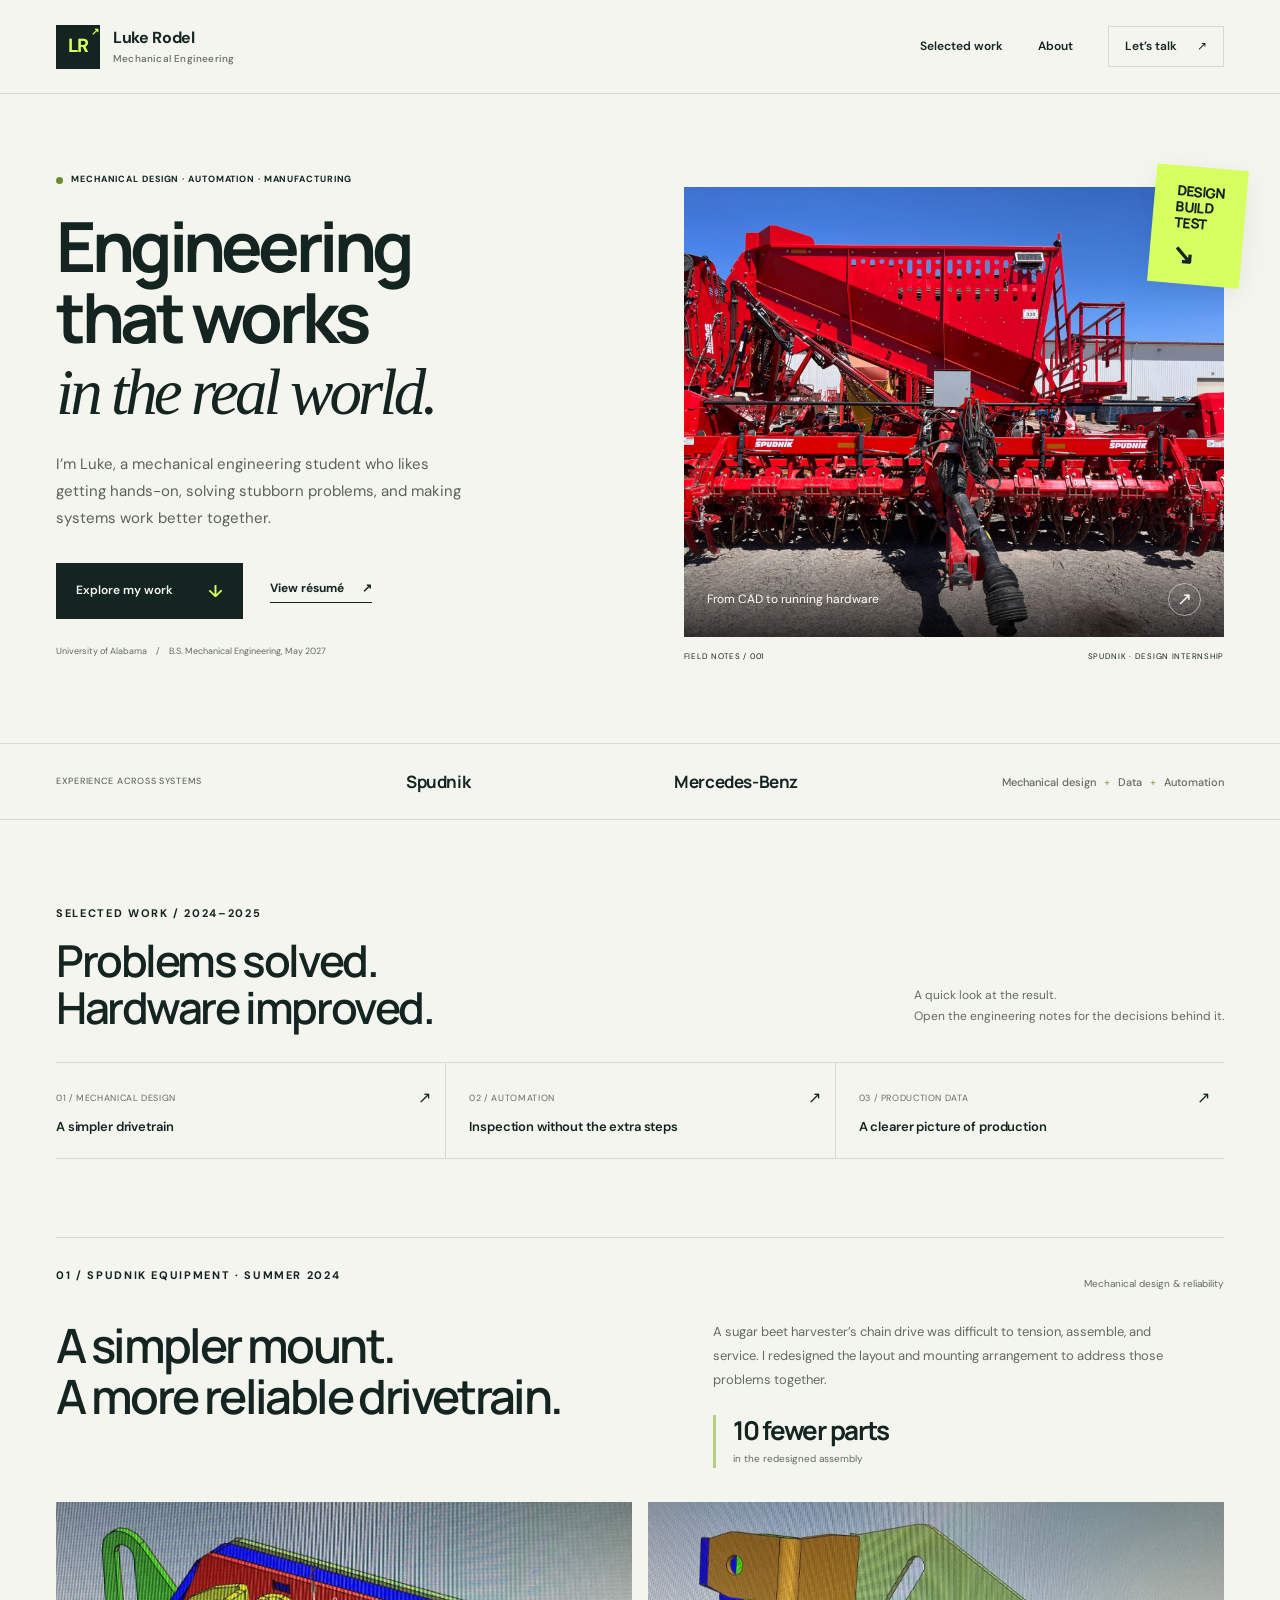
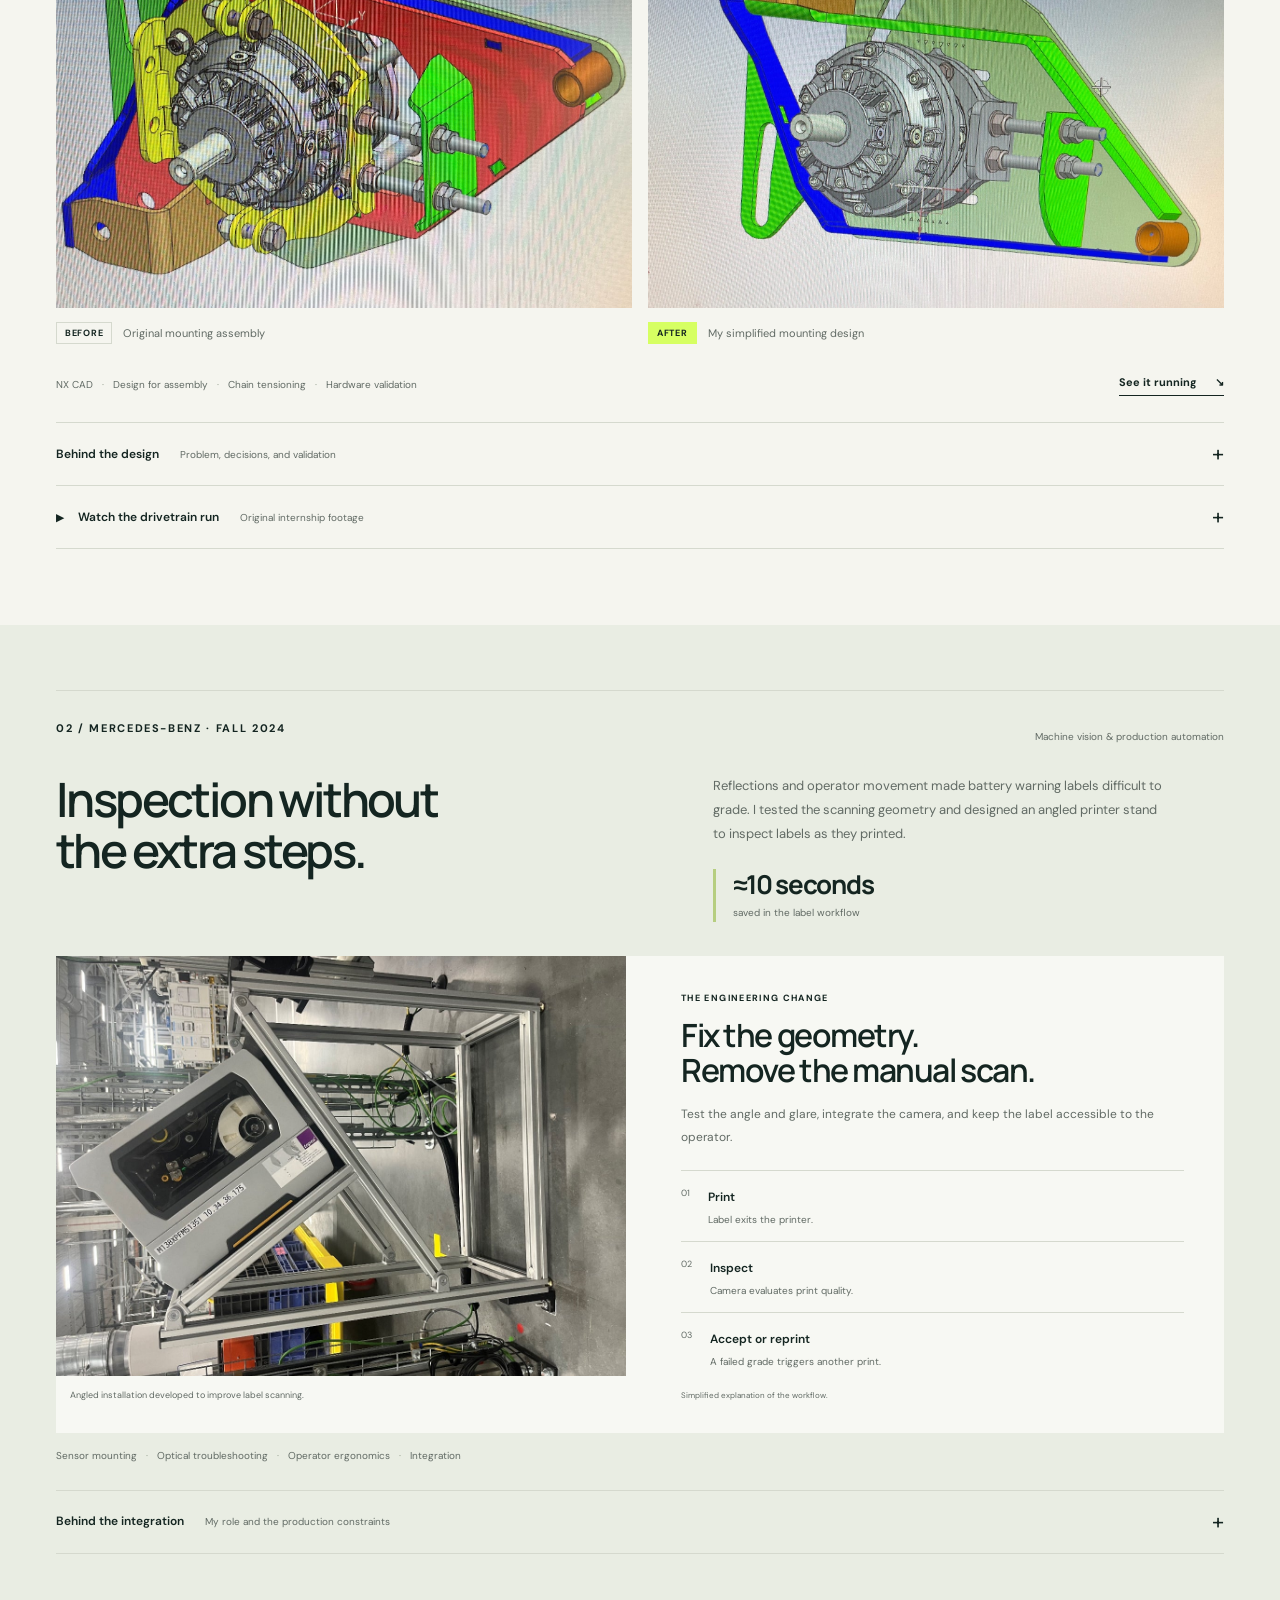
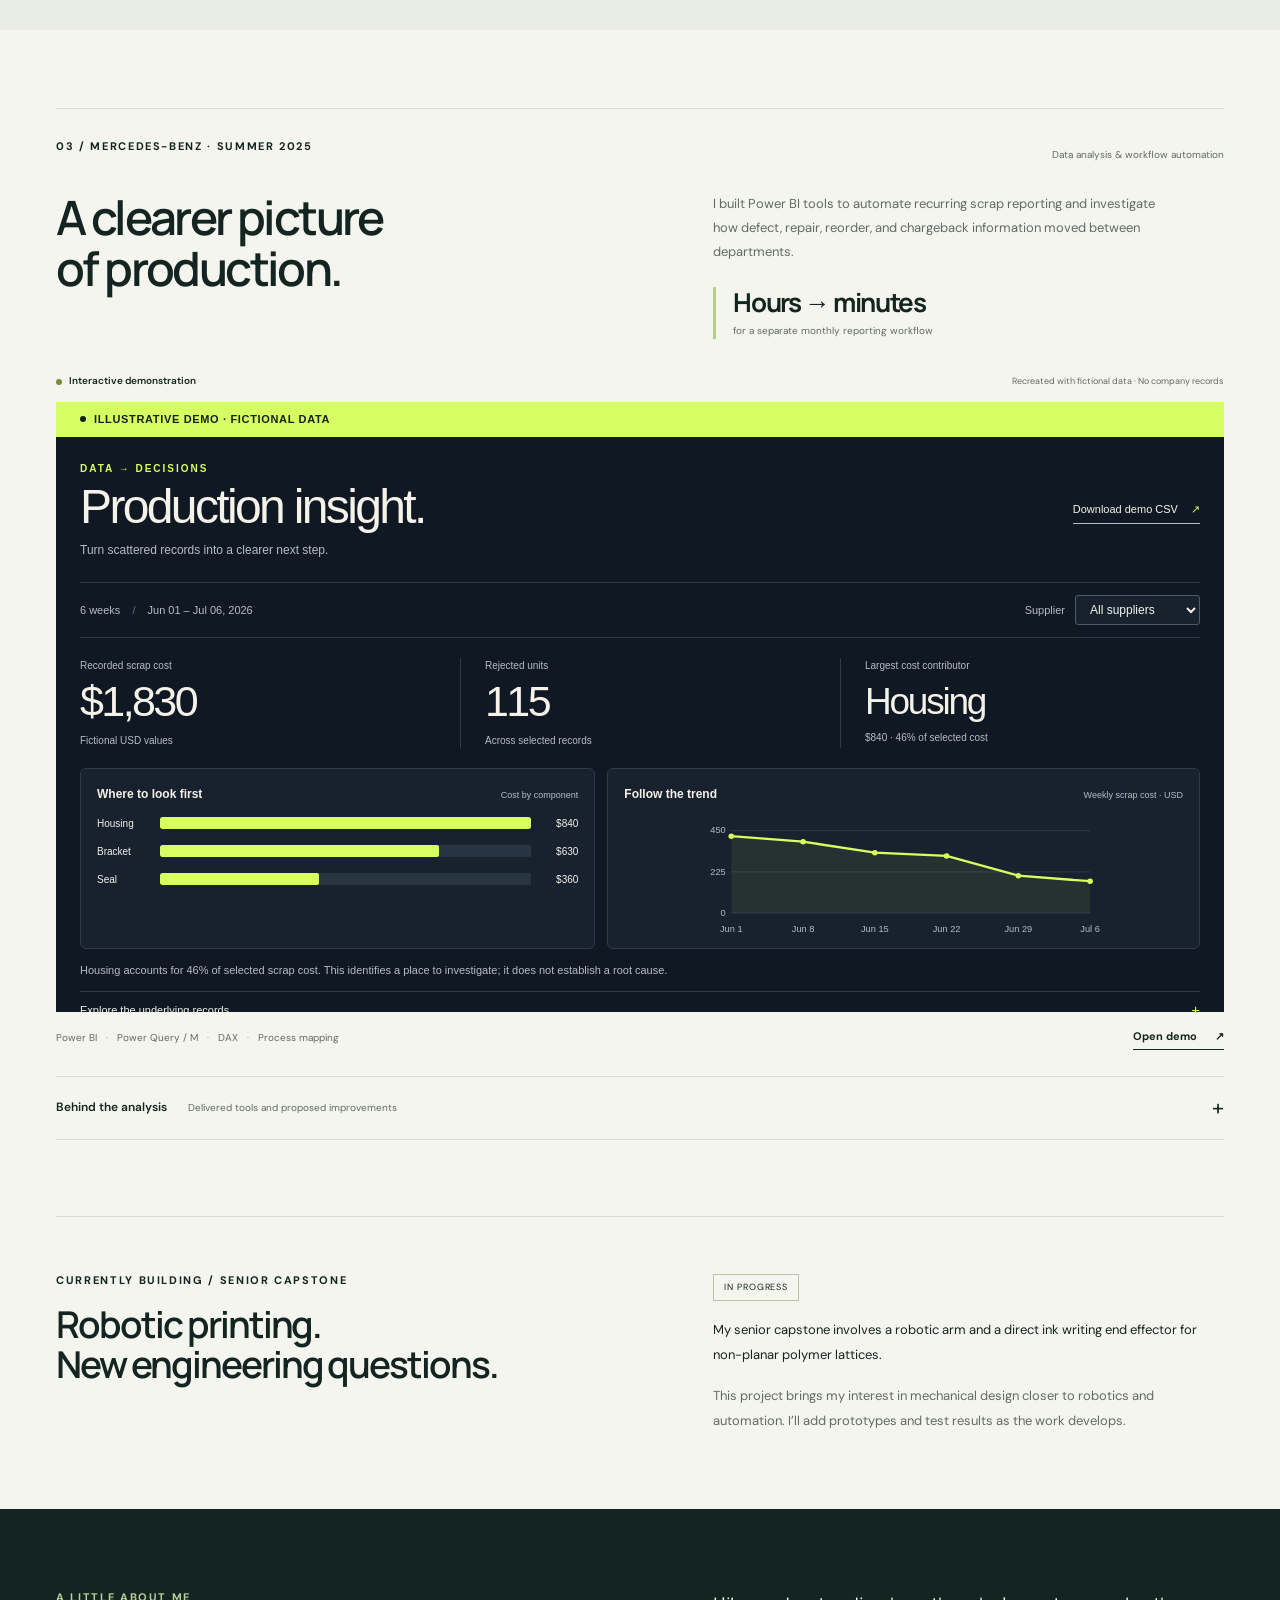
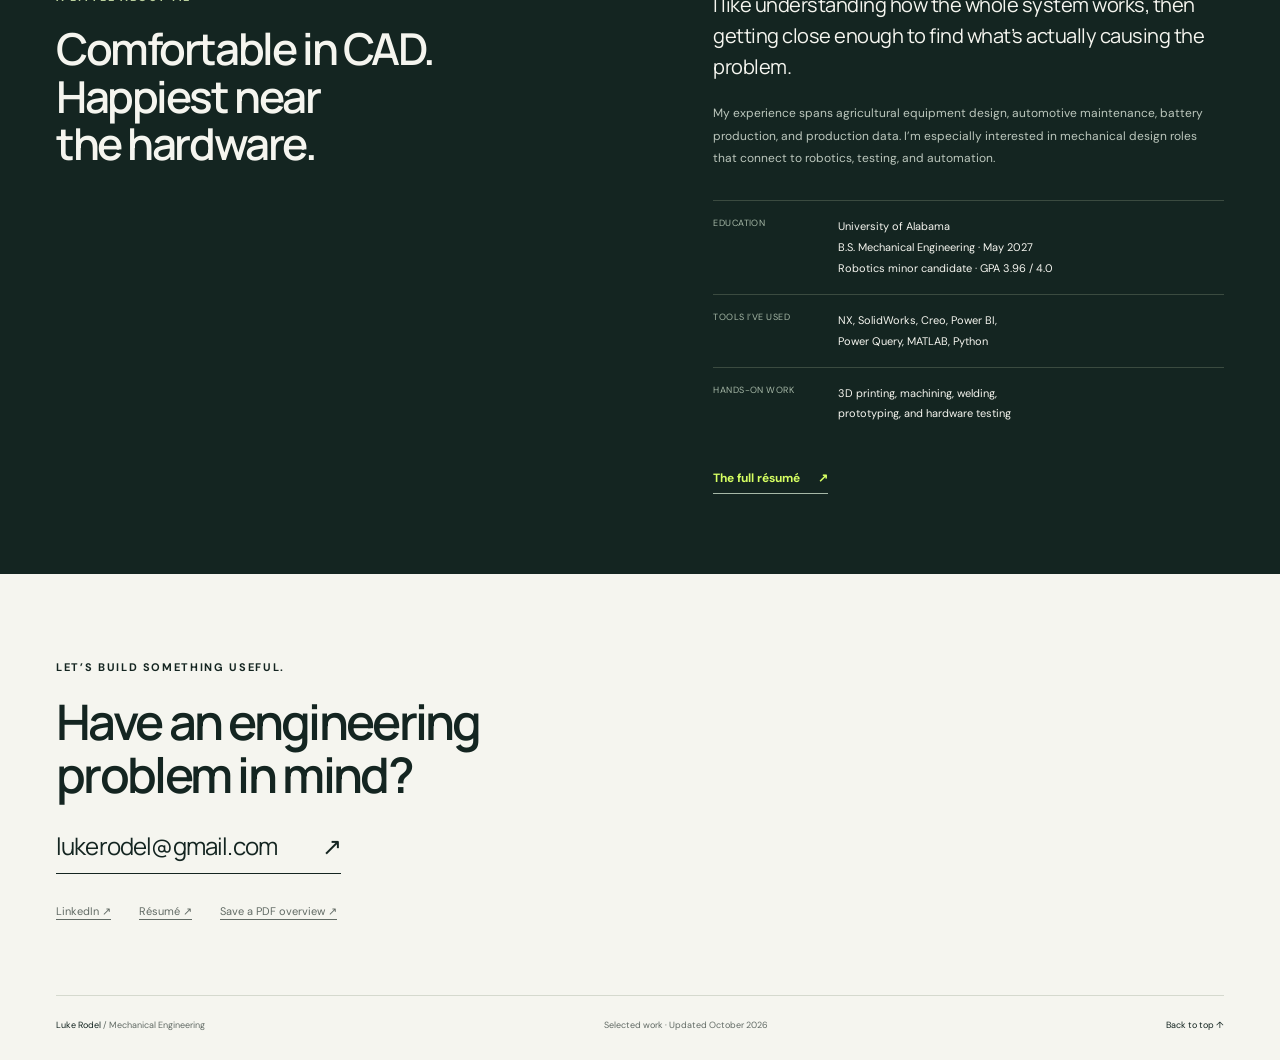
==== index.html @ dba45742 "Publish completed Luke Rodel portfolio" ====
<!doctype html>
<html lang="en">
<head>
  <meta charset="utf-8">
  <meta name="viewport" content="width=device-width, initial-scale=1">
  <meta name="description" content="Luke Rodel's engineering portfolio: mechanical design, manufacturing automation, machine vision, and production data. University of Alabama mechanical engineering, graduating May 2027.">
  <meta name="theme-color" content="#142521">
  <meta property="og:title" content="Luke Rodel — Mechanical Engineering">
  <meta property="og:description" content="Hands-on engineering across mechanisms, automation, and manufacturing systems.">
  <meta property="og:type" content="website">
  <title>Luke Rodel — Mechanical Engineering</title>
  <link rel="icon" href="assets/favicon.svg" type="image/svg+xml">
  <link rel="stylesheet" href="styles.css">
  <script defer src="script.js"></script>
</head>
<body>
  <a class="skip-link" href="#main">Skip to content</a>
  <header class="site-header"><a class="wordmark" href="#top" aria-label="Luke Rodel, home"><span class="monogram">LR<span>↗</span></span><span>Luke Rodel<small>Mechanical Engineering</small></span></a><nav aria-label="Main navigation"><a href="#work">Selected work</a><a href="#about">About</a><a class="nav-contact" href="mailto:lukerodel@gmail.com">Let’s talk <span aria-hidden="true">↗</span></a></nav></header>
  <main id="main">
    <section class="hero wrap" id="top" aria-labelledby="hero-title">
      <div class="hero-copy"><p class="eyebrow"><span class="status-dot" aria-hidden="true"></span> Mechanical design · Automation · Manufacturing</p><h1 id="hero-title">Engineering<br>that works<br><em>in the real world.</em></h1><p class="hero-intro">I’m Luke, a mechanical engineering student who likes getting hands-on, solving stubborn problems, and making systems work better together.</p><div class="hero-actions"><a class="button primary" href="#work">Explore my work <span aria-hidden="true">↓</span></a><a class="text-link" href="assets/luke-rodel-resume.pdf" target="_blank" rel="noopener">View résumé <span aria-hidden="true">↗</span><span class="sr-only"> (PDF, opens in new tab)</span></a></div><p class="hero-note">University of Alabama <span> / </span> B.S. Mechanical Engineering, May 2027</p></div>
      <div class="hero-visual"><div class="hero-image"><img src="assets/harvester.jpg" alt="The Spudnik sugar beet harvester associated with my drivetrain redesign project" width="4032" height="3024" fetchpriority="high"><a class="image-link" href="#drivetrain"><span>From CAD to running hardware</span><span class="circle-arrow" aria-hidden="true">↗</span></a></div><div class="hero-caption"><span>FIELD NOTES / 001</span><span>Spudnik · Design internship</span></div><div class="hero-stamp" aria-hidden="true">DESIGN<br>BUILD<br>TEST<span>↘</span></div></div>
    </section>
    <div class="experience-strip"><div class="wrap"><span class="strip-label">Experience across systems</span><span>Spudnik</span><span>Mercedes-Benz</span><span>Mechanical design <b>+</b> Data <b>+</b> Automation</span></div></div>
    <section class="work-intro wrap" id="work"><div><p class="eyebrow">Selected work / 2024–2025</p><h2>Problems solved.<br>Hardware improved.</h2></div><p>A quick look at the result.<br>Open the engineering notes for the decisions behind it.</p></section>
    <nav class="project-index wrap" aria-label="Project shortcuts"><a href="#drivetrain"><span>01 / Mechanical design</span><strong>A simpler drivetrain</strong><span aria-hidden="true">↗</span></a><a href="#vision"><span>02 / Automation</span><strong>Inspection without the extra steps</strong><span aria-hidden="true">↗</span></a><a href="#data"><span>03 / Production data</span><strong>A clearer picture of production</strong><span aria-hidden="true">↗</span></a></nav>

    <article class="project wrap" id="drivetrain" aria-labelledby="drivetrain-title">
      <div class="project-heading"><p class="eyebrow">01 / Spudnik Equipment · Summer 2024</p><p class="project-discipline">Mechanical design & reliability</p></div>
      <div class="project-overview"><h2 id="drivetrain-title">A simpler mount.<br>A more reliable drivetrain.</h2><div><p>A sugar beet harvester’s chain drive was difficult to tension, assemble, and service. I redesigned the layout and mounting arrangement to address those problems together.</p><div class="result"><strong>10 fewer parts</strong><span>in the redesigned assembly</span></div></div></div>
      <div class="comparison"><figure><div class="cad-frame original"><img src="assets/mount-original.jpg" alt="Original gear mounting assembly with stacked plates and surrounding mounting hardware" width="3024" height="4032" loading="lazy"></div><figcaption><span class="figure-label">Before</span><span>Original mounting assembly</span></figcaption></figure><figure><div class="cad-frame redesign"><img src="assets/mount-redesign.jpg" alt="Simplified gear mounting design with a more open arrangement around the gearbox" width="3024" height="4032" loading="lazy"></div><figcaption><span class="figure-label after">After</span><span>My simplified mounting design</span></figcaption></figure></div>
      <div class="project-footer"><p>NX CAD <span>·</span> Design for assembly <span>·</span> Chain tensioning <span>·</span> Hardware validation</p><a href="#drivetrain-video" class="text-link">See it running <span aria-hidden="true">↘</span></a></div>
      <details class="engineering-notes"><summary><span>Behind the design <small>Problem, decisions, and validation</small></span><span class="toggle" aria-hidden="true">+</span></summary><div class="notes-grid"><section><h3>The problem</h3><p>The drive suffered from chain skipping and whip. A low point in the chain path also created guard and mud interference. Stacked steel plates and through-bolts made assembly awkward in a confined space.</p></section><section><h3>My contribution</h3><p>I investigated the failure modes and iterated layouts in NX. I raised the chain’s low point, incorporated tensioning arms, and simplified the mounting arrangement to improve assembly access.</p></section><section><h3>Validation & result</h3><p>After implementation, the system ran at speed without the chain skipping observed previously. The assembly used ten fewer parts. This result describes the design from my internship, rather than the machine’s current production configuration.</p></section><section><h3>What I took forward</h3><p>Reliability and service access belong in the same design discussion. Working with the hardware helped me see constraints that were less obvious on a CAD screen.</p></section></div></details>
      <details class="video-notes" id="drivetrain-video"><summary><span><span class="play-icon" aria-hidden="true">▶</span> Watch the drivetrain run <small>Original internship footage</small></span><span class="toggle" aria-hidden="true">+</span></summary><div class="video-container"><video controls playsinline preload="none" poster="assets/drivetrain-poster.jpg" aria-label="Spudnik drivetrain running during internship testing"><source src="assets/drivetrain.mp4" type="video/mp4">Your browser cannot play this video. <a href="assets/drivetrain.mp4">Download the clip</a>.</video><p>The clip shows the mechanism running. The testing context and my observations are described in the engineering notes. <a href="assets/drivetrain.mp4" download>Download video</a></p></div></details>
    </article>

    <section class="vision-band"><article class="project wrap" id="vision" aria-labelledby="vision-title"><div class="project-heading"><p class="eyebrow">02 / Mercedes-Benz · Fall 2024</p><p class="project-discipline">Machine vision & production automation</p></div><div class="project-overview"><h2 id="vision-title">Inspection without<br>the extra steps.</h2><div><p>Reflections and operator movement made battery warning labels difficult to grade. I tested the scanning geometry and designed an angled printer stand to inspect labels as they printed.</p><div class="result"><strong>≈10 seconds</strong><span>saved in the label workflow</span></div></div></div><div class="vision-visual"><figure class="cell-photo"><div class="cell-crop"><img src="assets/label-cell.jpg" alt="Angled label printer installation and mounting frame on the battery production line" width="1536" height="2048" loading="lazy"></div><figcaption>Angled installation developed to improve label scanning.</figcaption></figure><div class="vision-explainer"><p class="eyebrow">The engineering change</p><h3>Fix the geometry.<br>Remove the manual scan.</h3><p>Test the angle and glare, integrate the camera, and keep the label accessible to the operator.</p><ol class="process"><li><span>01</span><div><strong>Print</strong><p>Label exits the printer.</p></div></li><li><span>02</span><div><strong>Inspect</strong><p>Camera evaluates print quality.</p></div></li><li><span>03</span><div><strong>Accept or reprint</strong><p>A failed grade triggers another print.</p></div></li></ol><p class="diagram-note">Simplified explanation of the workflow.</p></div></div><div class="project-footer"><p>Sensor mounting <span>·</span> Optical troubleshooting <span>·</span> Operator ergonomics <span>·</span> Integration</p></div><details class="engineering-notes"><summary><span>Behind the integration <small>My role and the production constraints</small></span><span class="toggle" aria-hidden="true">+</span></summary><div class="notes-grid"><section><h3>The constraint</h3><p>The station needed automatic grading without adding an awkward manual step. Glare, reflective surfaces, and movement in front of the label affected the initial setup.</p></section><section><h3>My contribution</h3><p>I tested printing and scanning at an angle, designed the angled printer stand, and helped install the updated hardware. I worked alongside the robotics lead on vision setup and the automatic grading sequence.</p></section><section><h3>The outcome</h3><p>Labels could be scanned automatically as they printed, removing the separate handheld scan and reducing the workflow by approximately ten seconds. The installation supported the required grading process.</p></section><section><h3>Why it matters to me</h3><p>This is the kind of engineering I enjoy: a mechanical change that makes a sensor and a production process work better together.</p></section></div></details></article></section>

    <article class="project wrap" id="data" aria-labelledby="data-title"><div class="project-heading"><p class="eyebrow">03 / Mercedes-Benz · Summer 2025</p><p class="project-discipline">Data analysis & workflow automation</p></div><div class="project-overview"><h2 id="data-title">A clearer picture<br>of production.</h2><div><p>I built Power BI tools to automate recurring scrap reporting and investigate how defect, repair, reorder, and chargeback information moved between departments.</p><div class="result"><strong>Hours → minutes</strong><span>for a separate monthly reporting workflow</span></div></div></div><div class="dashboard-intro"><p><span class="demo-dot" aria-hidden="true"></span> Interactive demonstration</p><span>Recreated with fictional data · No company records</span></div><iframe class="dashboard-embed" src="dashboard.html" title="Interactive production dashboard demonstration using fictional data" loading="lazy"></iframe><div class="project-footer"><p>Power BI <span>·</span> Power Query / M <span>·</span> DAX <span>·</span> Process mapping</p><a class="text-link" href="dashboard.html" target="_blank" rel="noopener">Open demo <span aria-hidden="true">↗</span><span class="sr-only"> in new tab</span></a></div><details class="engineering-notes"><summary><span>Behind the analysis <small>Delivered tools and proposed improvements</small></span><span class="toggle" aria-hidden="true">+</span></summary><div class="notes-grid"><section><h3>Reporting automation</h3><p>A recurring monthly report depended on manual spreadsheet preparation. I built a Power BI reporting model to clean the inputs and generate charts, reducing preparation from roughly six hours to minutes.</p></section><section><h3>Traceability investigation</h3><p>In a related project, I combined scrap and supplier-defect information and investigated inconsistencies. I mapped how records moved between five systems and their owning departments, identifying where information could be lost or duplicated.</p></section><section><h3>What I delivered</h3><p>Reporting tools and a documented process map supported a proposal for a more connected scrap and reclaim workflow. The proposal is distinct from an implemented plant-wide system or a verified financial saving.</p></section><section><h3>About this demo</h3><p>This independent web demonstration illustrates the type of filtering and prioritization involved. Its records, suppliers, quantities, and costs are fictional. It is not the original Power BI report.</p></section></div></details></article>

    <section class="next-section wrap" aria-labelledby="next-title"><div><p class="eyebrow">Currently building / Senior capstone</p><h2 id="next-title">Robotic printing.<br>New engineering questions.</h2></div><div><span class="in-progress">In progress</span><p>My senior capstone involves a robotic arm and a direct ink writing end effector for non-planar polymer lattices.</p><p class="muted">This project brings my interest in mechanical design closer to robotics and automation. I’ll add prototypes and test results as the work develops.</p></div></section>

    <section class="about-section" id="about"><div class="wrap about-layout"><div><p class="eyebrow">A little about me</p><h2>Comfortable in CAD.<br>Happiest near<br>the hardware.</h2></div><div><p class="about-lead">I like understanding how the whole system works, then getting close enough to find what’s actually causing the problem.</p><p>My experience spans agricultural equipment design, automotive maintenance, battery production, and production data. I’m especially interested in mechanical design roles that connect to robotics, testing, and automation.</p><dl class="about-facts"><div><dt>Education</dt><dd>University of Alabama<br>B.S. Mechanical Engineering · May 2027<br>Robotics minor candidate · GPA 3.96 / 4.0</dd></div><div><dt>Tools I’ve used</dt><dd>NX, SolidWorks, Creo, Power BI,<br>Power Query, MATLAB, Python</dd></div><div><dt>Hands-on work</dt><dd>3D printing, machining, welding,<br>prototyping, and hardware testing</dd></div></dl><a class="text-link" href="assets/luke-rodel-resume.pdf" target="_blank" rel="noopener">The full résumé <span aria-hidden="true">↗</span><span class="sr-only"> (PDF, opens in new tab)</span></a></div></div></section>
    <section class="contact-section wrap" aria-labelledby="contact-title"><p class="eyebrow">Let’s build something useful.</p><h2 id="contact-title">Have an engineering<br>problem in mind?</h2><a class="contact-email" href="mailto:lukerodel@gmail.com">lukerodel@gmail.com <span aria-hidden="true">↗</span></a><div class="contact-links"><a href="https://www.linkedin.com/in/lukerodel/" target="_blank" rel="noopener">LinkedIn ↗<span class="sr-only"> (opens in new tab)</span></a><a href="assets/luke-rodel-resume.pdf" target="_blank" rel="noopener">Résumé ↗<span class="sr-only"> (PDF, opens in new tab)</span></a><button type="button" id="print-portfolio">Save a PDF overview ↗</button></div></section>
  </main><footer class="site-footer wrap"><span>Luke Rodel <span class="muted">/ Mechanical Engineering</span></span><span>Selected work · Updated October 2026</span><a href="#top">Back to top ↑</a></footer>
</body>
</html>
---- styles.css ----
@import url('fonts.css');
:root{--paper:#f5f5ef;--ink:#142521;--muted:#626b65;--line:#d5d9ce;--lime:#d6ff62;--white:#fff;--serif:Georgia,'Times New Roman',serif;--body:'DM Sans',Arial,sans-serif;--display:'Manrope',Arial,sans-serif}
*{box-sizing:border-box}html{scroll-behavior:smooth;scroll-padding-top:105px}body{margin:0;background:var(--paper);color:var(--ink);font-family:var(--body);font-size:16px;line-height:1.65}a{color:inherit;text-decoration:none}button,input,select{font:inherit}button,a,summary{ -webkit-tap-highlight-color:transparent}a:focus-visible,button:focus-visible,summary:focus-visible{outline:3px solid #537900;outline-offset:5px}img{display:block;max-width:100%}h1,h2,h3,p,figure{margin:0}h1,h2,h3{font-family:var(--display);line-height:1.08;letter-spacing:-.055em}p+p{margin-top:18px}.wrap{width:min(1248px,calc(100% - 112px));margin-inline:auto}.eyebrow{font-size:11px;font-weight:650;text-transform:uppercase;letter-spacing:.15em;line-height:1.5}.muted{color:var(--muted)}.sr-only{position:absolute;width:1px;height:1px;margin:-1px;padding:0;overflow:hidden;clip:rect(0,0,0,0);white-space:nowrap;border:0}.skip-link{position:fixed;top:-100px;left:20px;background:var(--ink);color:#fff;padding:10px 20px;z-index:99}.skip-link:focus{top:10px}
.site-header{height:94px;display:flex;align-items:center;justify-content:space-between;padding-inline:56px;position:relative;z-index:5;border-bottom:1px solid var(--line)}.wordmark{display:flex;gap:13px;align-items:center;font-weight:700;line-height:1.3;letter-spacing:-.02em}.wordmark small{display:block;color:var(--muted);font-size:10px;font-weight:450;letter-spacing:.02em;margin-top:4px}.monogram{display:flex;align-items:center;justify-content:center;width:44px;height:44px;background:var(--ink);color:var(--lime);font-size:19px;letter-spacing:-.08em;position:relative}.monogram span{position:absolute;right:3px;top:0;font-size:10px}.site-header nav{display:flex;align-items:center;gap:35px;font-size:12px;font-weight:550}.site-header nav a:hover{color:#537900}.nav-contact{border:1px solid var(--line);padding:10px 16px}.nav-contact span{margin-left:17px}
.hero{display:grid;grid-template-columns:1.06fr 1fr;align-items:center;gap:55px;padding-block:75px 80px}.hero-copy .eyebrow{font-size:9px;letter-spacing:.1em;display:flex;align-items:center;gap:8px}.status-dot{width:7px;height:7px;flex-shrink:0;background:#6a8b32;border-radius:50%}.hero h1{font-size:clamp(52px,5.4vw,79px);font-weight:650;line-height:1.03;margin-block:23px 25px;letter-spacing:-.065em}.hero h1 em{font-family:var(--serif);font-weight:400;letter-spacing:-.06em;font-size:.94em}.hero-intro{font-size:15px;line-height:1.8;max-width:420px;color:#59635b}.hero-actions{display:flex;align-items:center;gap:27px;margin-top:31px}.button{display:inline-flex;align-items:center;justify-content:space-between;gap:35px;padding:14px 20px;font-size:12px;font-weight:600}.primary{background:var(--ink);color:var(--paper)}.primary:hover{background:#2a4436}.primary span{color:var(--lime);font-size:17px}.text-link{font-size:12px;font-weight:650;border-bottom:1px solid var(--ink);padding-bottom:4px;display:inline-flex;align-items:center;gap:18px}.text-link:hover{color:#537900}.hero-note{font-size:9px;color:var(--muted);margin-top:25px!important}.hero-note span{padding-inline:7px}.hero-visual{position:relative;padding-top:18px}.hero-image{height:450px;position:relative;overflow:hidden;background:#d0d6cf}.hero-image>img{width:100%;height:100%;object-fit:cover;object-position:49% 45%}.image-link{position:absolute;bottom:0;left:0;right:0;padding:43px 23px 21px;background:linear-gradient(transparent,rgba(0,0,0,.76));color:#fff;display:flex;justify-content:space-between;align-items:center;font-size:12px}.circle-arrow{width:33px;height:33px;display:flex;align-items:center;justify-content:center;border:1px solid #ffffff85;border-radius:50%;font-size:18px}.hero-caption{display:flex;justify-content:space-between;font-size:8px;letter-spacing:.09em;text-transform:uppercase;padding-top:13px}.hero-stamp{position:absolute;right:-20px;top:-2px;background:var(--lime);padding:17px 22px;font-family:var(--display);font-size:14px;font-weight:750;line-height:1.15;letter-spacing:-.04em;transform:rotate(5deg);box-shadow:0 8px 30px #10231912}.hero-stamp span{display:block;font-size:27px;line-height:1;margin-top:9px}
.experience-strip{border-top:1px solid var(--line);border-bottom:1px solid var(--line)}.experience-strip .wrap{min-height:75px;display:flex;align-items:center;justify-content:space-between;gap:25px;font-family:var(--display);font-size:17px;font-weight:650;letter-spacing:-.025em}.experience-strip .strip-label{font-family:var(--body);font-size:9px;font-weight:500;letter-spacing:.08em;text-transform:uppercase;color:var(--muted)}.experience-strip .wrap>span:last-child{font-family:var(--body);font-size:11px;font-weight:450;letter-spacing:0;color:var(--muted)}.experience-strip b{color:#91a264;font-weight:400;margin-inline:5px}.work-intro{padding-top:85px;display:flex;justify-content:space-between;align-items:flex-end}.work-intro h2{font-size:44px;font-weight:600;margin-top:15px}.work-intro>p{font-size:12px;color:var(--muted);line-height:1.8;margin-bottom:4px}.project-index{display:grid;grid-template-columns:repeat(3,1fr);margin-top:30px;border-block:1px solid var(--line)}.project-index a{padding:20px 15px 20px 0;position:relative}.project-index a+a{border-left:1px solid var(--line);padding-left:23px}.project-index a>span:first-child{font-size:9px;text-transform:uppercase;letter-spacing:.07em;color:var(--muted)}.project-index strong{display:block;font-weight:550;font-size:13px;margin-top:7px;letter-spacing:-.01em}.project-index a>span:last-child{position:absolute;top:22px;right:14px}.project-index a:hover strong{text-decoration:underline}
.project{padding-block:78px 76px}.project-heading{display:flex;justify-content:space-between;align-items:center;border-top:1px solid var(--line);padding-top:20px}.project-discipline{font-size:10px;color:var(--muted)}.project-overview{display:grid;grid-template-columns:1.15fr 1fr;gap:70px;margin-block:28px 34px}.project-overview h2{font-size:clamp(34px,3.7vw,51px);font-weight:600;letter-spacing:-.055em}.project-overview>div>p{font-size:13px;line-height:1.85;color:var(--muted);max-width:455px}.result{margin-top:23px;border-left:3px solid #b6ce80;padding-left:17px}.result strong{display:block;font-family:var(--display);font-size:26px;letter-spacing:-.05em;font-weight:650;line-height:1.2}.result>span{display:block;color:var(--muted);font-size:10px;margin-top:5px}.comparison{display:grid;grid-template-columns:1fr 1fr;gap:16px}.cad-frame{position:relative;aspect-ratio:1.42;overflow:hidden;background:#d1d0c6}.cad-frame img{max-width:none;position:absolute;width:112%;height:auto;left:-6%;top:-48%}.cad-frame.redesign img{width:112%;left:-6%;top:-36%}.comparison figcaption{display:flex;align-items:center;gap:11px;padding-block:14px;font-size:11px;color:var(--muted)}.figure-label{font-size:9px;color:var(--ink);font-weight:650;letter-spacing:.08em;text-transform:uppercase;border:1px solid var(--line);padding:3px 8px}.figure-label.after{background:var(--lime);border-color:var(--lime)}.project-footer{display:flex;justify-content:space-between;align-items:center;gap:20px;padding-block:15px 26px}.project-footer p{font-size:10px;color:var(--muted)}.project-footer p span{margin-inline:6px;color:#98a090}.project-footer .text-link{flex-shrink:0;font-size:11px}.engineering-notes,.video-notes{border-block:1px solid var(--line)}.engineering-notes+.video-notes{border-top:0}summary{cursor:pointer;list-style:none;display:flex;align-items:center;justify-content:space-between;padding-block:20px;font-size:12px;font-weight:600;gap:20px}summary::-webkit-details-marker{display:none}summary small{font-size:10px;color:var(--muted);font-weight:400;margin-left:18px}.toggle{font-size:22px;font-weight:400;line-height:1}.notes-grid{display:grid;grid-template-columns:1fr 1fr;gap:28px 55px;padding-block:10px 32px}.notes-grid h3{font-family:var(--body);font-size:13px;letter-spacing:0;font-weight:600;margin-bottom:9px}.notes-grid p{font-size:12px;line-height:1.9;color:var(--muted)}.play-icon{font-size:10px;margin-right:11px}.video-container{max-width:850px;margin-inline:auto;padding:6px 0 30px}.video-container video{width:100%;max-height:600px;display:block;background:#101310}.video-container>p{font-size:11px;line-height:1.8;color:var(--muted);margin-top:12px}.video-container>p a{display:block;text-decoration:underline;margin-top:8px}
.vision-band{background:#e9ede3}.vision-band .project{padding-top:65px}.vision-visual{display:grid;grid-template-columns:1.05fr 1fr;background:#f7f8f3;gap:55px}.cell-photo{position:relative;overflow:hidden}.cell-crop{height:420px;overflow:hidden}.cell-crop img{width:100%;height:100%;object-fit:cover;object-position:center 38%}.cell-photo figcaption{font-size:9px;padding:12px 14px;color:var(--muted);line-height:1.6}.vision-explainer{padding:36px 40px 30px 0}.vision-explainer .eyebrow{font-size:9px}.vision-explainer h3{font-size:32px;font-weight:600;margin-block:13px 16px;letter-spacing:-.045em}.vision-explainer>p:not(.eyebrow):not(.diagram-note){font-size:12px;line-height:1.85;color:var(--muted)}.process{list-style:none;padding:0;margin:22px 0 0}.process li{display:flex;gap:18px;border-top:1px solid var(--line);padding:12px 0}.process li>span{font-size:9px;color:var(--muted);padding-top:3px}.process strong{font-size:12px;font-weight:600}.process p{font-size:10px;color:var(--muted);margin-top:3px}.diagram-note{font-size:8px;color:var(--muted);margin-top:7px}.dashboard-intro{display:flex;align-items:center;justify-content:space-between;gap:20px;font-size:10px;padding-bottom:12px}.dashboard-intro>p{display:flex;align-items:center;gap:7px;font-weight:600}.dashboard-intro>span{color:var(--muted);font-size:9px}.demo-dot{width:6px;height:6px;border-radius:50%;background:#748c3b}.dashboard-embed{width:100%;height:610px;display:block;border:0;background:#101b1a}
.next-section{display:grid;grid-template-columns:1.15fr 1fr;gap:70px;border-top:1px solid var(--line);padding-block:55px 75px}.next-section h2{font-size:37px;font-weight:600;margin-top:16px}.next-section>div>p:not(.eyebrow){font-size:13px;line-height:1.9;margin-top:17px}.in-progress{font-size:9px;text-transform:uppercase;letter-spacing:.1em;display:inline-block;border:1px solid #b9c69f;padding:5px 10px}.about-section{background:var(--ink);color:var(--paper);padding-block:80px}.about-layout{display:grid;grid-template-columns:1.15fr 1fr;gap:70px}.about-section .eyebrow{color:#b9cf9c}.about-section h2{font-size:44px;font-weight:550;margin-top:20px}.about-lead{font-size:20px;font-family:var(--display);line-height:1.55;letter-spacing:-.025em}.about-layout>div>p+p{font-size:12px;color:#bbc6bc;line-height:1.9;margin-top:20px}.about-facts{margin:30px 0 25px}.about-facts>div{display:grid;grid-template-columns:105px 1fr;gap:20px;border-top:1px solid #3b4b40;padding-block:15px}.about-facts dt{font-size:9px;text-transform:uppercase;letter-spacing:.05em;color:#a6b8a7}.about-facts dd{margin:0;font-size:11px;line-height:1.9}.about-section .text-link{border-color:#a6b8a7;color:var(--lime)}.contact-section{padding-block:85px 75px}.contact-section h2{font-size:49px;font-weight:600;margin-block:20px 25px}.contact-email{display:inline-flex;align-items:center;gap:45px;font-size:24px;font-family:var(--display);letter-spacing:-.035em;border-bottom:1px solid var(--ink);padding-bottom:7px}.contact-email:hover{color:#537900}.contact-links{display:flex;gap:28px;align-items:center;margin-top:28px}.contact-links a,.contact-links button{font-size:11px;border:0;background:none;color:var(--muted);cursor:pointer;padding:0;text-decoration:underline;text-underline-offset:4px}.site-footer{display:flex;justify-content:space-between;align-items:center;gap:15px;border-top:1px solid var(--line);padding-block:22px 27px;font-size:9px}.site-footer a{font-size:9px}.site-footer>span:nth-child(2){color:var(--muted)}
@media(min-width:1500px){.hero h1{font-size:79px}.hero-image{height:490px}}
@media(max-width:1050px){.wrap{width:calc(100% - 64px)}.site-header{padding-inline:32px}.hero{gap:30px;padding-block:60px}.hero h1{font-size:59px}.hero-image{height:420px}.hero-copy .eyebrow{font-size:8px}.hero-intro{font-size:13px}.hero-note{font-size:8px}.hero-actions{gap:20px}.project-overview,.next-section,.about-layout{gap:40px}.vision-visual{gap:35px}.vision-explainer{padding-right:25px}.experience-strip .wrap>span:last-child{font-size:9px}.project-index strong{font-size:11px;padding-right:15px}.project-index a>span:first-child{font-size:8px}.dashboard-embed{height:650px}}
@media(max-width:760px){html{scroll-padding-top:20px}.wrap{width:calc(100% - 40px)}.site-header{height:78px;padding-inline:20px}.wordmark{font-size:13px;gap:10px}.monogram{width:37px;height:37px;font-size:17px}.wordmark small{font-size:8px}.site-header nav{gap:18px;font-size:10px}.site-header nav>a:nth-child(2){display:none}.nav-contact{padding:8px 10px}.nav-contact span{margin-left:8px}.hero{grid-template-columns:1fr;gap:35px;padding-block:43px 40px}.hero h1{font-size:clamp(46px,10.8vw,76px);margin-block:20px 22px}.hero-copy .eyebrow{font-size:8px;letter-spacing:.06em;gap:6px}.hero-intro{max-width:450px;font-size:14px}.hero-actions{margin-top:24px;gap:26px}.hero-note{font-size:8px;line-height:1.8;margin-top:20px!important}.hero-image{height:330px}.hero-visual{padding-top:7px}.hero-stamp{right:-3px;top:-11px;font-size:12px;padding:13px 17px}.hero-caption{font-size:7px}.experience-strip .wrap{display:grid;grid-template-columns:1fr 1fr;gap:14px;padding-block:20px;font-size:16px}.experience-strip .strip-label{grid-column:1/-1;font-size:8px}.experience-strip .wrap>span:last-child{display:none}.work-intro{padding-top:50px;display:block}.work-intro h2{font-size:35px}.work-intro>p{margin-top:19px;font-size:11px}.work-intro>p br{display:none}.project-index{grid-template-columns:1fr;margin-top:24px}.project-index a{padding:14px 26px 14px 0}.project-index a+a{border-left:0;border-top:1px solid var(--line);padding-left:0}.project-index a>span:first-child{font-size:8px}.project-index strong{font-size:12px;margin-top:4px}.project-index a>span:last-child{top:23px;right:3px}.project{padding-block:47px}.project-heading{display:block;padding-top:16px}.project-heading .eyebrow{font-size:9px}.project-discipline{font-size:9px;margin-top:7px!important}.project-overview{grid-template-columns:1fr;gap:20px;margin-block:22px 25px}.project-overview h2{font-size:35px}.project-overview>div>p{font-size:13px}.result{margin-top:19px}.result strong{font-size:25px}.comparison{gap:12px;grid-template-columns:1fr}.comparison figcaption{font-size:10px;padding-block:10px}.cad-frame{aspect-ratio:1.42}.project-footer{align-items:flex-start;padding-block:16px 21px;gap:14px}.project-footer p{font-size:9px;line-height:1.9}.project-footer p span{margin-inline:3px}.project-footer .text-link{font-size:10px;gap:10px;margin-top:2px}summary{padding-block:17px;font-size:12px}summary small{display:block;margin:4px 0 0;font-size:9px}.notes-grid{grid-template-columns:1fr;gap:23px;padding-block:8px 27px}.notes-grid p{font-size:12px}.vision-band .project{padding-block:45px}.vision-visual{grid-template-columns:1fr;gap:0}.cell-crop{height:340px}.vision-explainer{padding:26px 24px}.vision-explainer h3{font-size:31px}.vision-explainer>p:not(.eyebrow):not(.diagram-note){font-size:12px}.process li{padding-block:11px}.dashboard-intro{display:block;padding-bottom:12px}.dashboard-intro>span{font-size:8px;display:block;margin-top:3px}.dashboard-embed{height:850px}.next-section{grid-template-columns:1fr;gap:23px;padding-block:40px 50px}.next-section h2{font-size:33px}.next-section>div>p:not(.eyebrow){font-size:12px}.about-section{padding-block:50px}.about-layout{grid-template-columns:1fr;gap:30px}.about-section h2{font-size:38px}.about-lead{font-size:19px}.about-facts>div{grid-template-columns:90px 1fr;gap:12px}.about-facts dd{font-size:10px}.about-facts dt{font-size:8px}.contact-section{padding-block:50px}.contact-section h2{font-size:37px}.contact-email{font-size:21px;gap:20px}.contact-links{gap:22px;flex-wrap:wrap}.contact-links a,.contact-links button{font-size:10px}.site-footer{flex-wrap:wrap;padding-block:18px;font-size:8px}.site-footer>span:nth-child(2){order:3;width:100%}.site-footer a{font-size:8px}.video-container>p{font-size:10px}}
@media(prefers-reduced-motion:reduce){html{scroll-behavior:auto}}
.cad-frame img,.cad-frame.redesign img{width:100%;height:100%;left:0;top:0;object-fit:contain}
@media print{@page{size:A4;margin:15mm}body{background:#fff;font-size:10pt;color:#142521}.wrap{width:100%}.site-header{padding:0;height:55px}.site-header nav,.hero-visual,.experience-strip,.work-intro,.project-index,.engineering-notes,.video-notes,.dashboard-embed,.dashboard-intro,.project-footer,.hero-actions,.hero-note,.next-section,.contact-links,.site-footer{display:none!important}.hero{display:block;padding:25px 0}.hero h1{font-size:36pt}.hero h1 br{display:none}.hero h1 br:after{content:' '}.hero-intro{font-size:10pt;max-width:none}.project{padding:20px 0;break-inside:avoid}.project-heading{padding-top:10px}.project-overview{gap:25px;margin-block:15px}.project-overview h2{font-size:23pt}.project-overview>div>p{font-size:9pt;line-height:1.6}.result{margin-top:12px}.result strong{font-size:18pt}.comparison{display:grid;grid-template-columns:1fr 1fr;gap:12px}.cad-frame{aspect-ratio:1.42}.comparison figcaption{font-size:8pt}.vision-band{background:#fff}.vision-band .project{padding:20px 0}.vision-visual{grid-template-columns:1fr 1fr;gap:25px;background:#fff}.cell-crop{height:210px}.vision-explainer{padding:10px 0}.vision-explainer h3{font-size:18pt}.vision-explainer>p:not(.eyebrow):not(.diagram-note){font-size:8pt}.process{margin-top:10px}.process li{padding:6px 0}.process p{font-size:7pt}.about-section{background:#fff;color:var(--ink);padding:25px 0;break-inside:avoid}.about-section .eyebrow,.about-layout>div>p+p,.about-facts dt{color:#626b65}.about-section h2{font-size:26pt}.about-lead{font-size:12pt}.about-facts{margin:15px 0}.about-facts>div{padding:8px 0;border-color:#d5d9ce}.about-section .text-link{color:var(--ink)}.contact-section{padding:25px 0;break-inside:avoid}.contact-section h2{font-size:23pt}.contact-email{font-size:15pt}.cell-photo figcaption{font-size:7pt}}
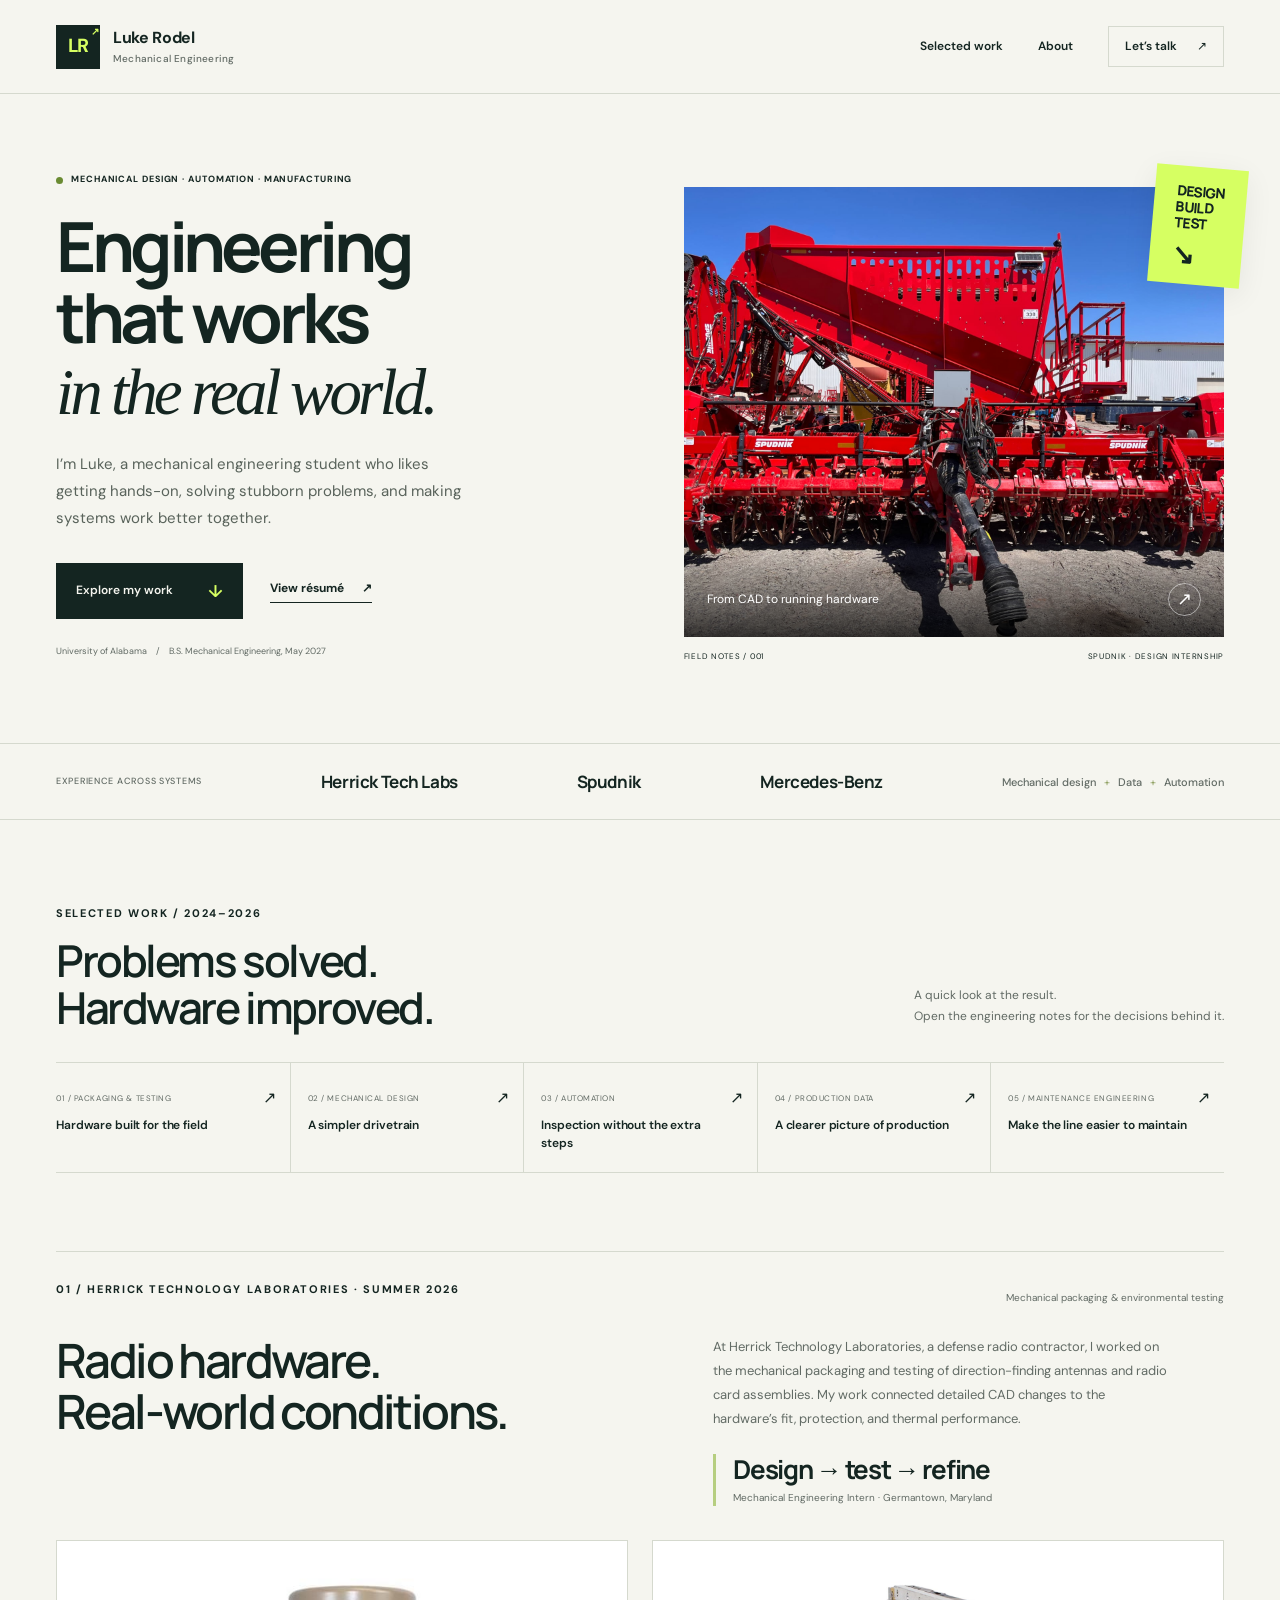
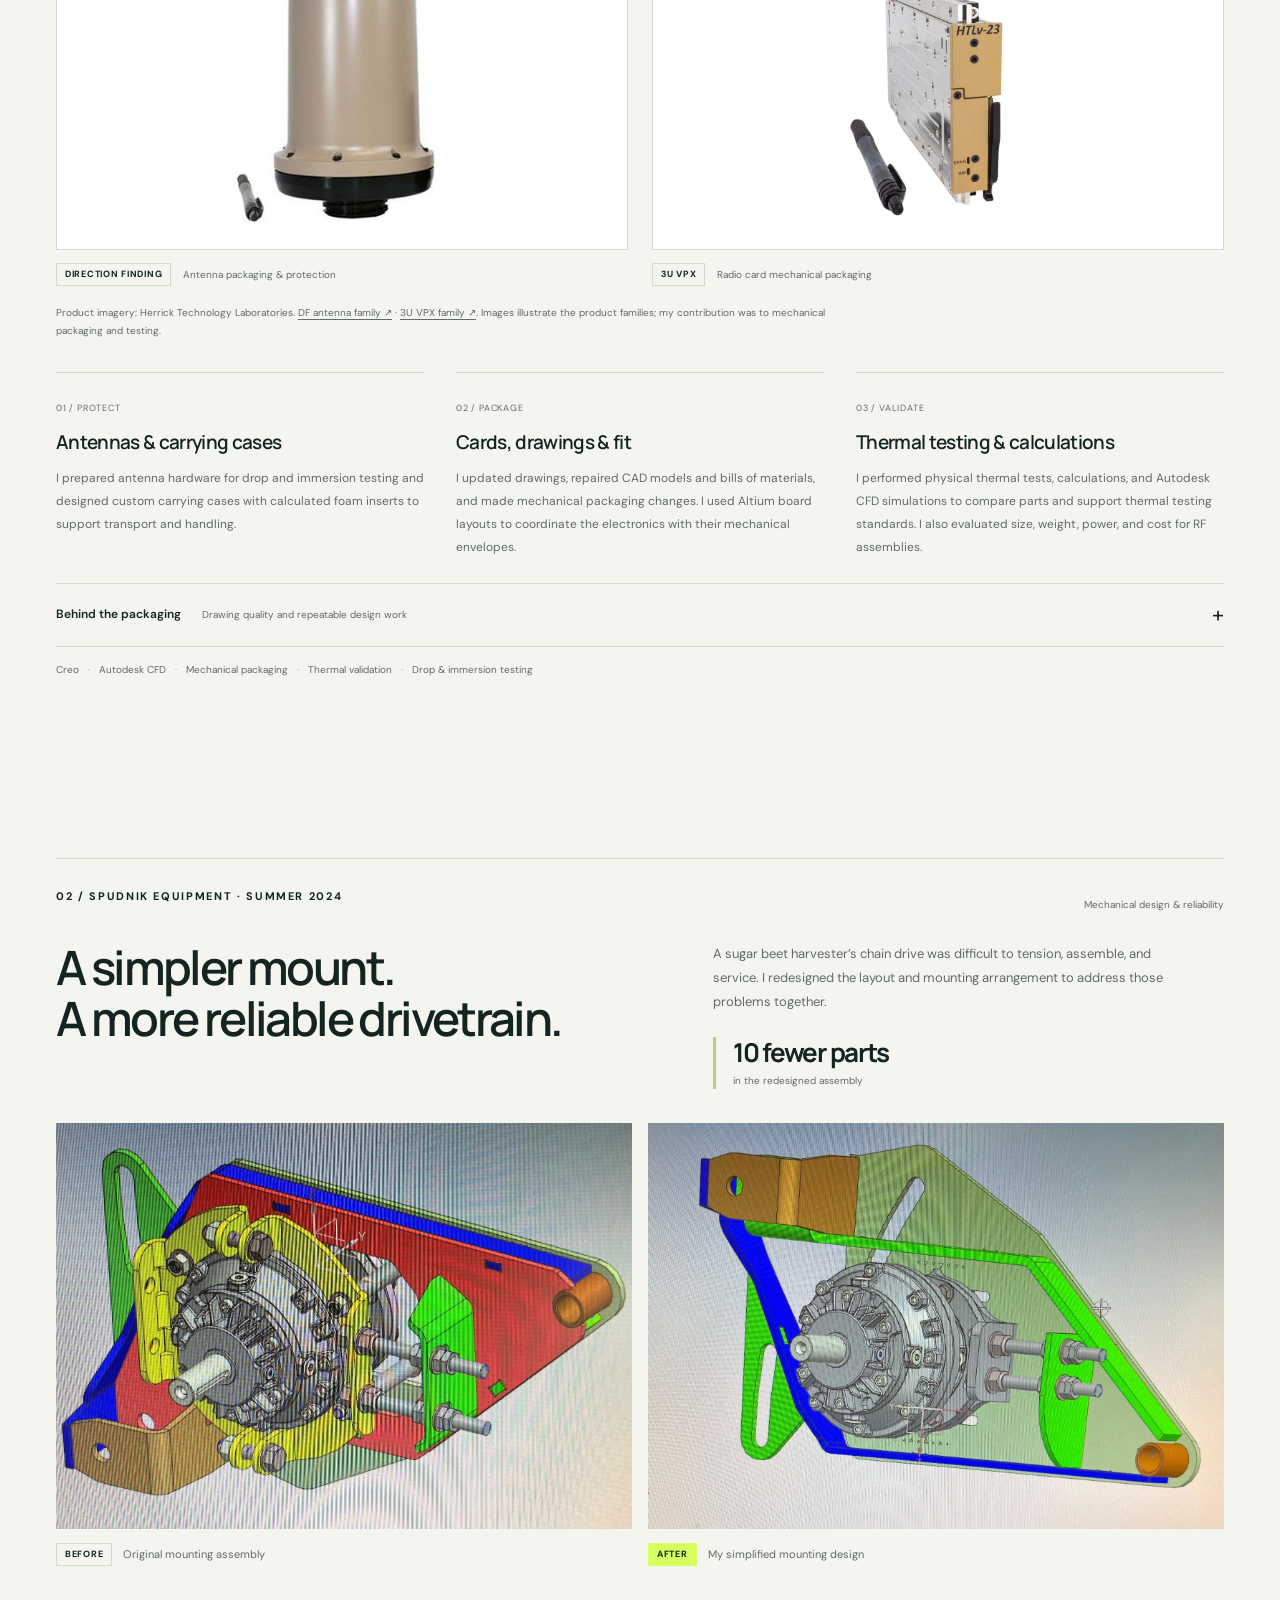
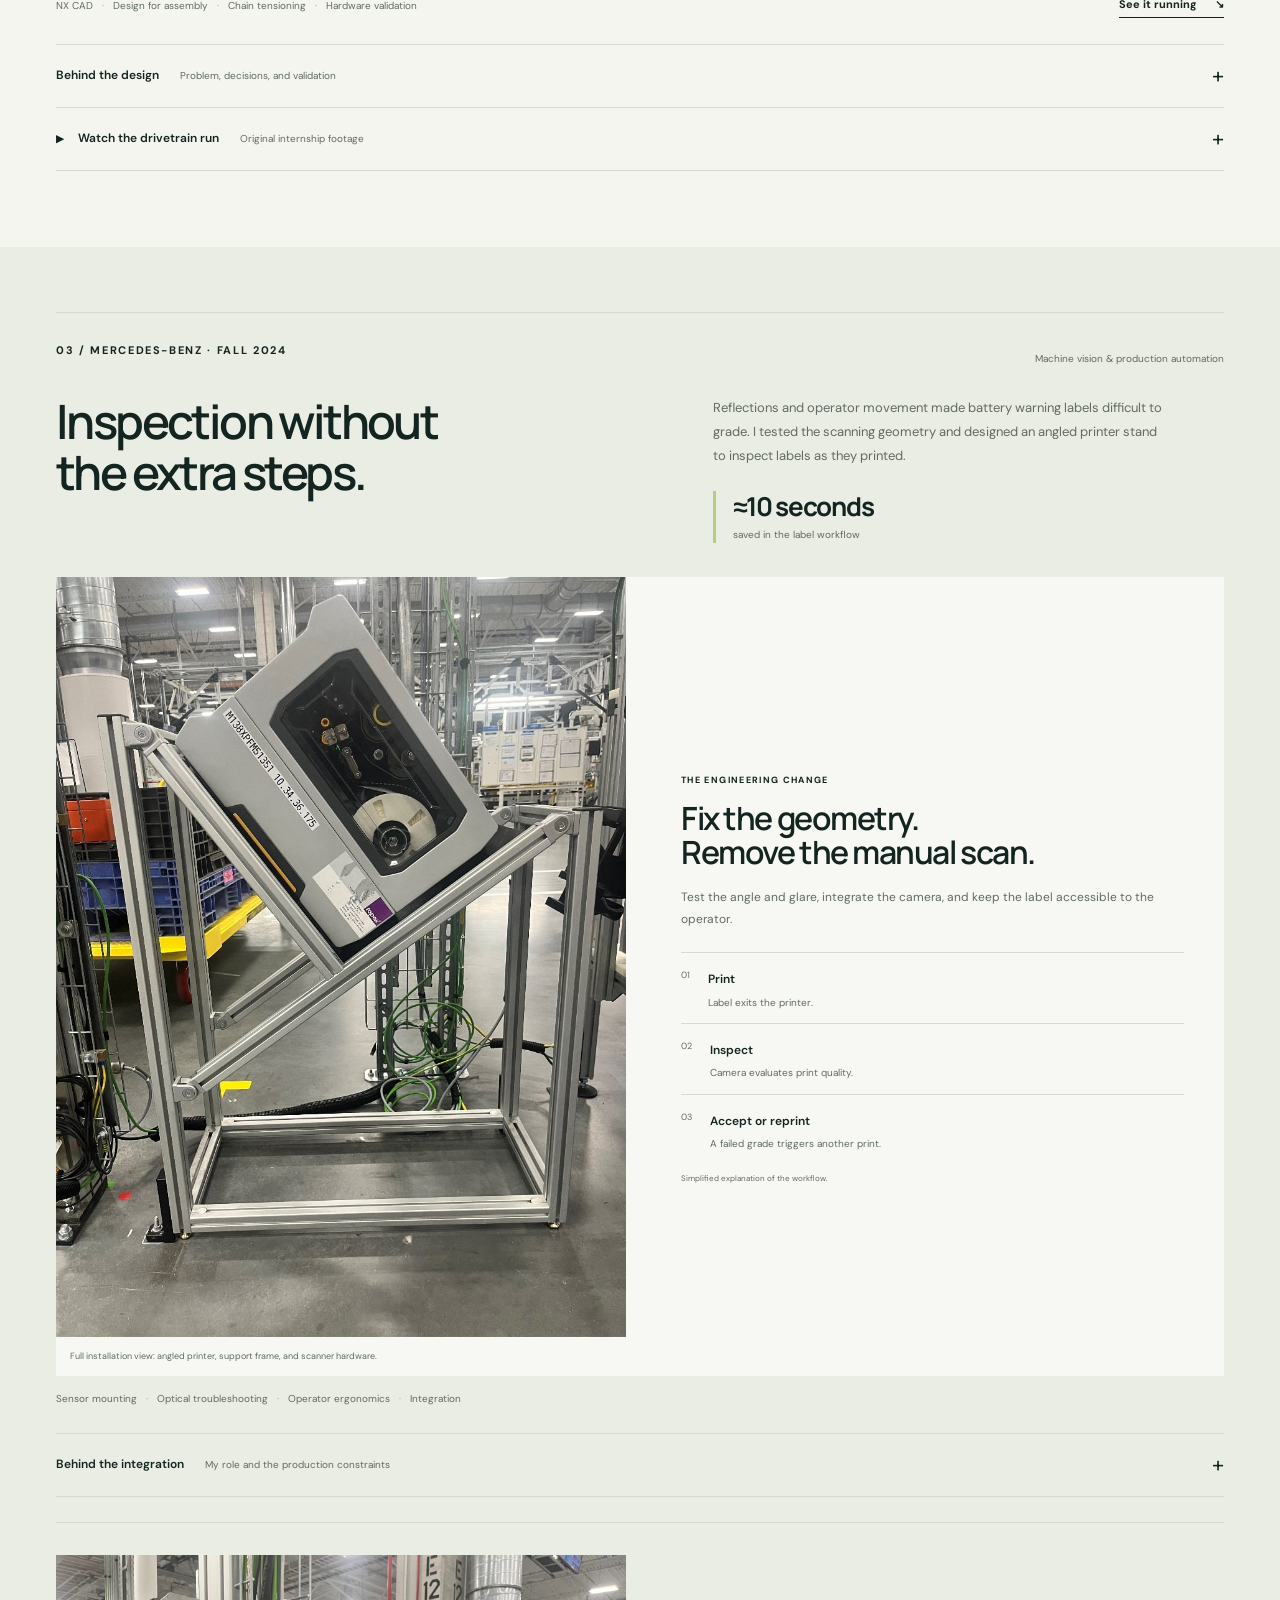
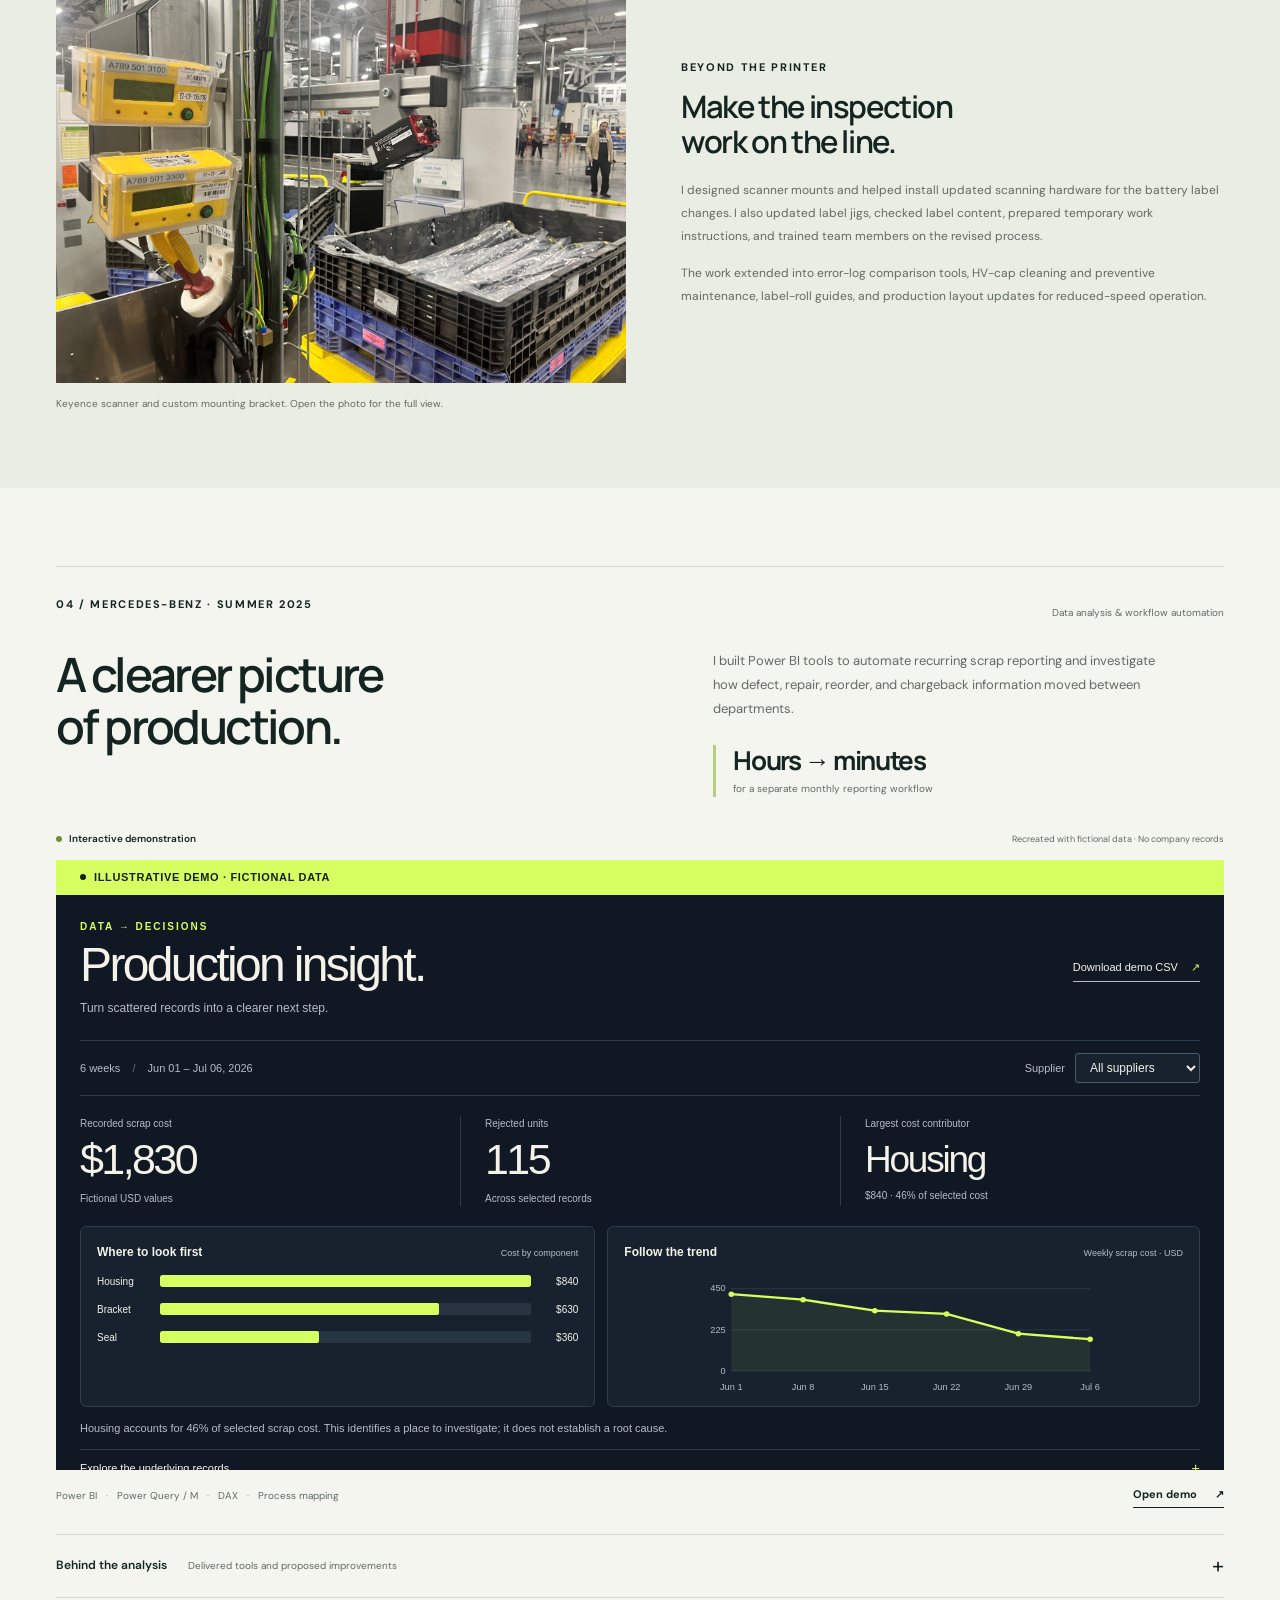
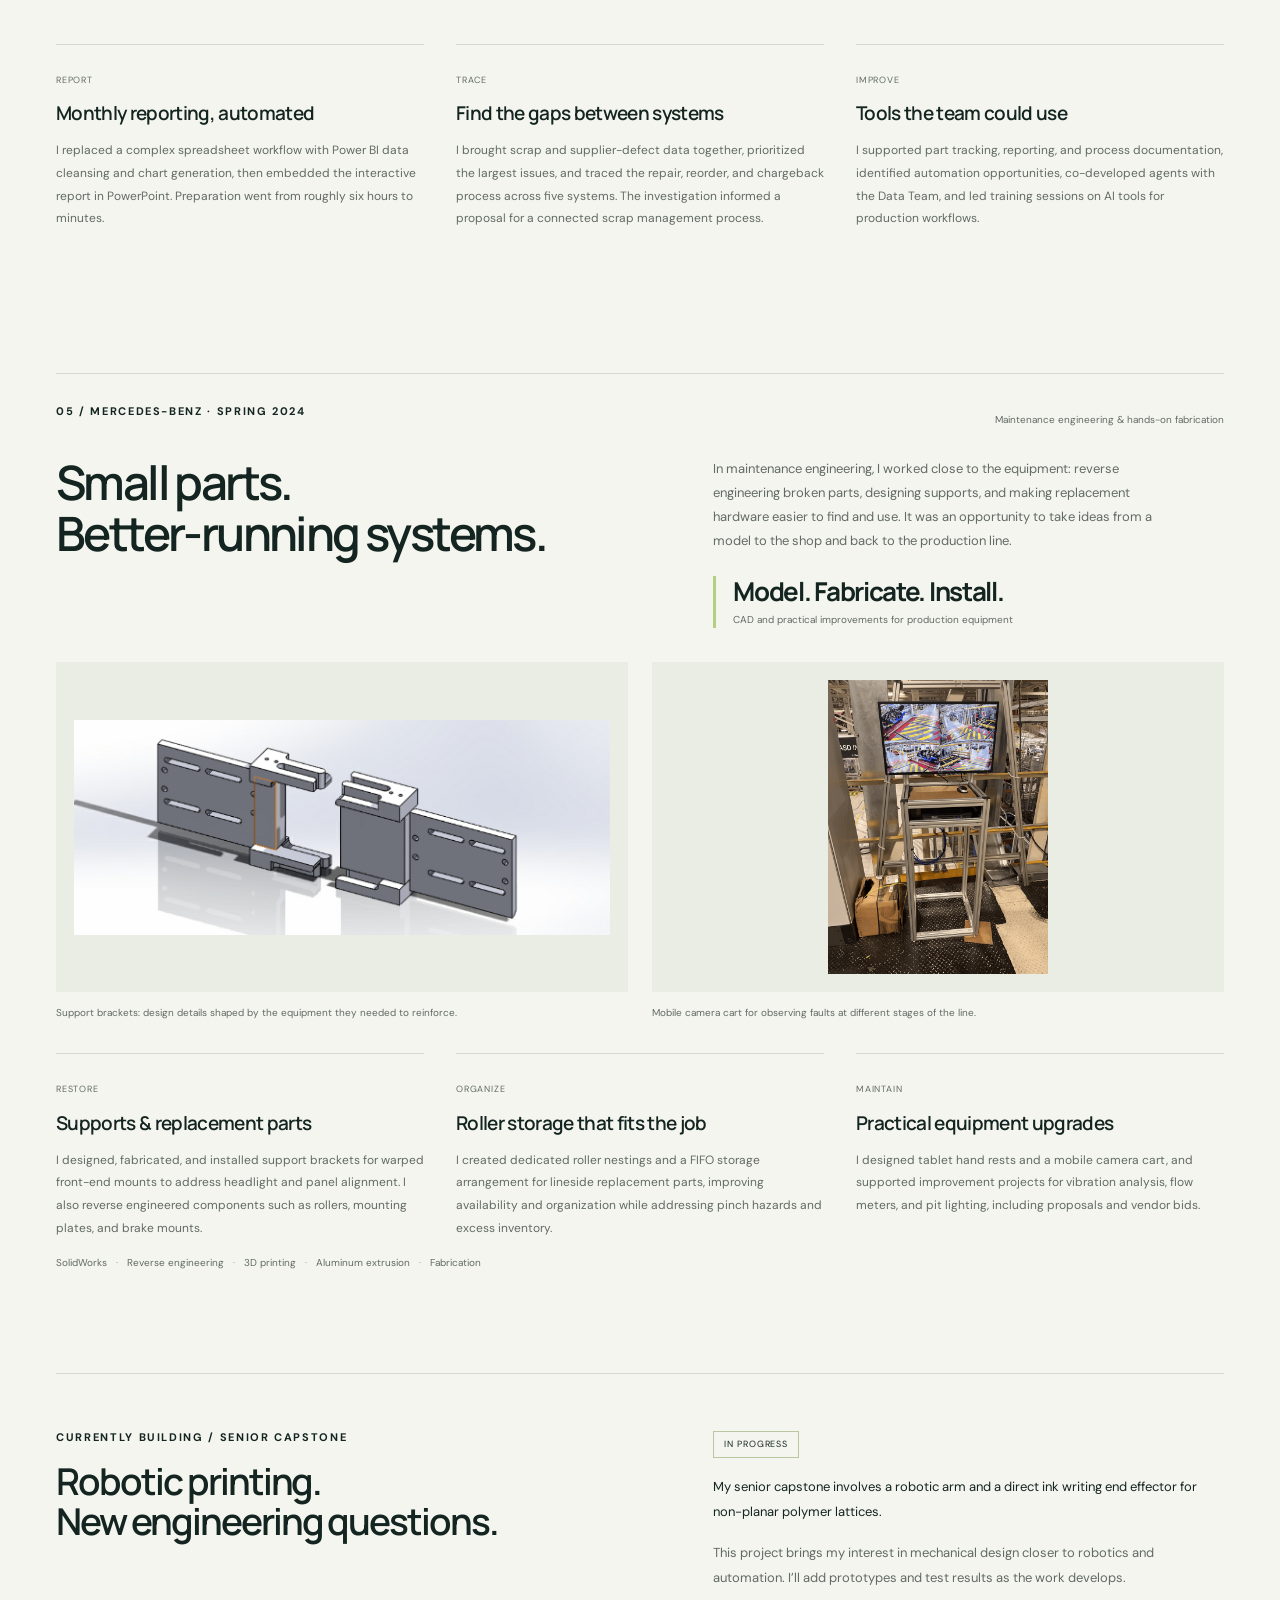
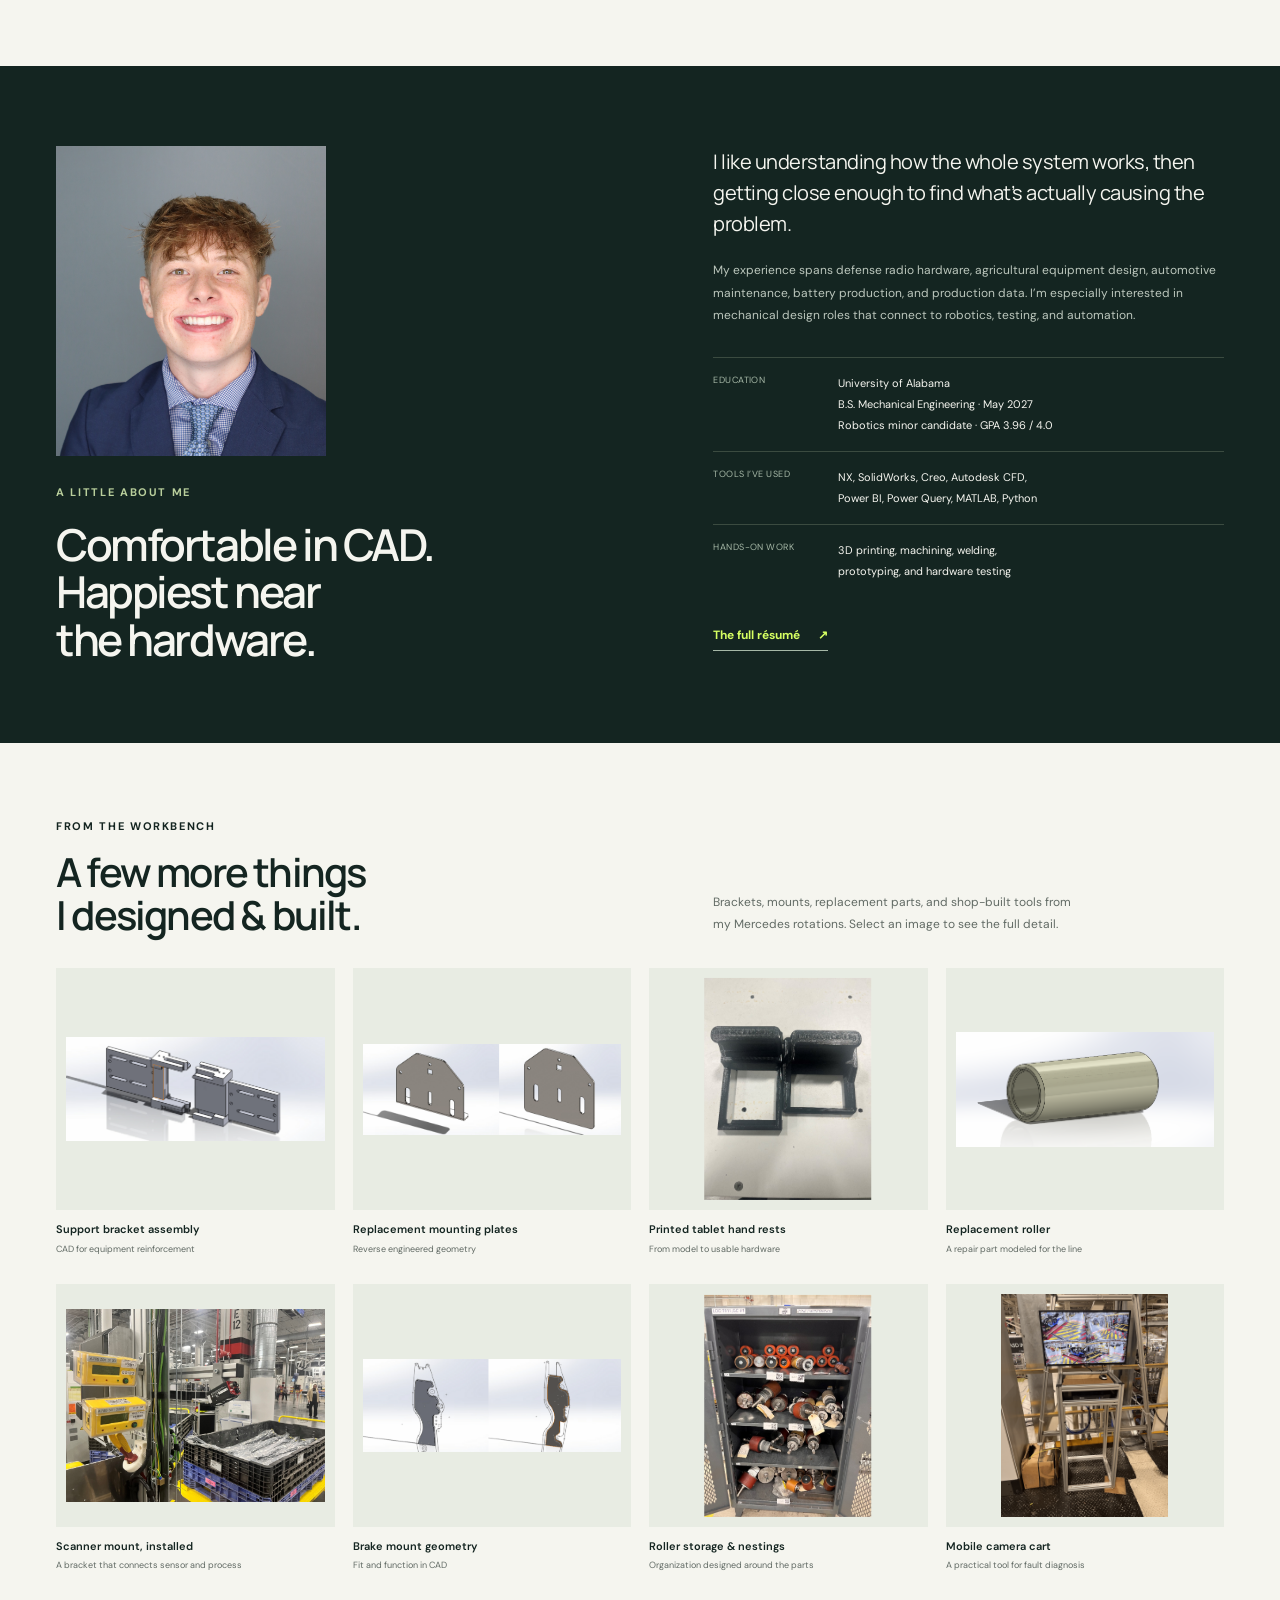
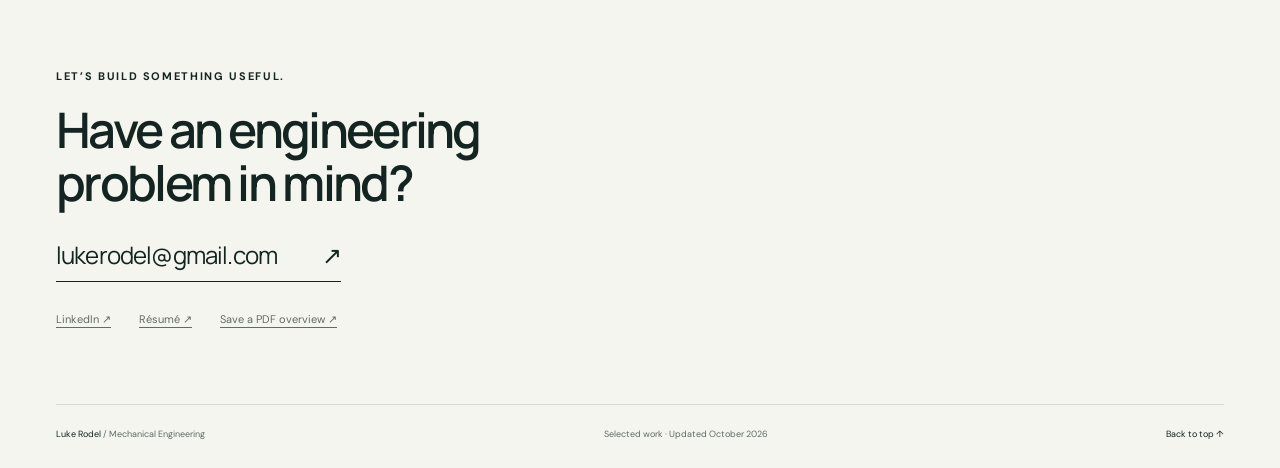
==== commit c73fc00f: "Add Herrick experience, expand Mercedes projects, and update resume and photos" ====
--- a/index.html
+++ b/index.html
@@ -3,7 +3,7 @@
 <head>
   <meta charset="utf-8">
   <meta name="viewport" content="width=device-width, initial-scale=1">
-  <meta name="description" content="Luke Rodel's engineering portfolio: mechanical design, manufacturing automation, machine vision, and production data. University of Alabama mechanical engineering, graduating May 2027.">
+  <meta name="description" content="Luke Rodel's engineering portfolio: mechanical packaging, thermal testing, manufacturing automation, machine vision, and production data. University of Alabama mechanical engineering, graduating May 2027.">
   <meta name="theme-color" content="#142521">
   <meta property="og:title" content="Luke Rodel — Mechanical Engineering">
   <meta property="og:description" content="Hands-on engineering across mechanisms, automation, and manufacturing systems.">
@@ -21,12 +21,30 @@
       <div class="hero-copy"><p class="eyebrow"><span class="status-dot" aria-hidden="true"></span> Mechanical design · Automation · Manufacturing</p><h1 id="hero-title">Engineering<br>that works<br><em>in the real world.</em></h1><p class="hero-intro">I’m Luke, a mechanical engineering student who likes getting hands-on, solving stubborn problems, and making systems work better together.</p><div class="hero-actions"><a class="button primary" href="#work">Explore my work <span aria-hidden="true">↓</span></a><a class="text-link" href="assets/luke-rodel-resume.pdf" target="_blank" rel="noopener">View résumé <span aria-hidden="true">↗</span><span class="sr-only"> (PDF, opens in new tab)</span></a></div><p class="hero-note">University of Alabama <span> / </span> B.S. Mechanical Engineering, May 2027</p></div>
       <div class="hero-visual"><div class="hero-image"><img src="assets/harvester.jpg" alt="The Spudnik sugar beet harvester associated with my drivetrain redesign project" width="4032" height="3024" fetchpriority="high"><a class="image-link" href="#drivetrain"><span>From CAD to running hardware</span><span class="circle-arrow" aria-hidden="true">↗</span></a></div><div class="hero-caption"><span>FIELD NOTES / 001</span><span>Spudnik · Design internship</span></div><div class="hero-stamp" aria-hidden="true">DESIGN<br>BUILD<br>TEST<span>↘</span></div></div>
     </section>
-    <div class="experience-strip"><div class="wrap"><span class="strip-label">Experience across systems</span><span>Spudnik</span><span>Mercedes-Benz</span><span>Mechanical design <b>+</b> Data <b>+</b> Automation</span></div></div>
-    <section class="work-intro wrap" id="work"><div><p class="eyebrow">Selected work / 2024–2025</p><h2>Problems solved.<br>Hardware improved.</h2></div><p>A quick look at the result.<br>Open the engineering notes for the decisions behind it.</p></section>
-    <nav class="project-index wrap" aria-label="Project shortcuts"><a href="#drivetrain"><span>01 / Mechanical design</span><strong>A simpler drivetrain</strong><span aria-hidden="true">↗</span></a><a href="#vision"><span>02 / Automation</span><strong>Inspection without the extra steps</strong><span aria-hidden="true">↗</span></a><a href="#data"><span>03 / Production data</span><strong>A clearer picture of production</strong><span aria-hidden="true">↗</span></a></nav>
+    <div class="experience-strip"><div class="wrap"><span class="strip-label">Experience across systems</span><span>Herrick Tech Labs</span><span>Spudnik</span><span>Mercedes-Benz</span><span>Mechanical design <b>+</b> Data <b>+</b> Automation</span></div></div>
+    <section class="work-intro wrap" id="work"><div><p class="eyebrow">Selected work / 2024–2026</p><h2>Problems solved.<br>Hardware improved.</h2></div><p>A quick look at the result.<br>Open the engineering notes for the decisions behind it.</p></section>
+    <nav class="project-index wrap" aria-label="Project shortcuts"><a href="#herrick"><span>01 / Packaging & testing</span><strong>Hardware built for the field</strong><span aria-hidden="true">↗</span></a><a href="#drivetrain"><span>02 / Mechanical design</span><strong>A simpler drivetrain</strong><span aria-hidden="true">↗</span></a><a href="#vision"><span>03 / Automation</span><strong>Inspection without the extra steps</strong><span aria-hidden="true">↗</span></a><a href="#data"><span>04 / Production data</span><strong>A clearer picture of production</strong><span aria-hidden="true">↗</span></a><a href="#maintenance"><span>05 / Maintenance engineering</span><strong>Make the line easier to maintain</strong><span aria-hidden="true">↗</span></a></nav>
+
+
+    <article class="project wrap herrick-project" id="herrick" aria-labelledby="herrick-title">
+      <div class="project-heading"><p class="eyebrow">01 / Herrick Technology Laboratories · Summer 2026</p><p class="project-discipline">Mechanical packaging & environmental testing</p></div>
+      <div class="project-overview"><h2 id="herrick-title">Radio hardware.<br>Real-world conditions.</h2><div><p>At Herrick Technology Laboratories, a defense radio contractor, I worked on the mechanical packaging and testing of direction-finding antennas and radio card assemblies. My work connected detailed CAD changes to the hardware’s fit, protection, and thermal performance.</p><div class="result"><strong>Design → test → refine</strong><span>Mechanical Engineering Intern · Germantown, Maryland</span></div></div></div>
+      <div class="herrick-products">
+        <figure><div class="product-image"><img src="assets/herrick-df-antenna.jpg" width="299" height="323" loading="lazy" alt="Herrick direction-finding antenna shown in public product imagery"></div><figcaption><span class="figure-label">Direction finding</span><span>Antenna packaging & protection</span></figcaption></figure>
+        <figure><div class="product-image"><img src="assets/herrick-vpx-card.jpg" loading="lazy" alt="Public product photograph of a Herrick HTLv-23 3U VPX radio card assembly"></div><figcaption><span class="figure-label">3U VPX</span><span>Radio card mechanical packaging</span></figcaption></figure>
+      </div>
+      <p class="photo-credit">Product imagery: Herrick Technology Laboratories. <a href="https://www.herricktechlabs.com/htl-products-and-solutions/mission-peripherals/" target="_blank" rel="noopener">DF antenna family ↗</a> · <a href="https://www.herricktechlabs.com/htl-products-and-solutions/3u-vpx/" target="_blank" rel="noopener">3U VPX family ↗</a>. Images illustrate the product families; my contribution was to mechanical packaging and testing.</p>
+      <div class="contribution-grid">
+        <section><span class="item-number">01 / Protect</span><h3>Antennas & carrying cases</h3><p>I prepared antenna hardware for drop and immersion testing and designed custom carrying cases with calculated foam inserts to support transport and handling.</p></section>
+        <section><span class="item-number">02 / Package</span><h3>Cards, drawings & fit</h3><p>I updated drawings, repaired CAD models and bills of materials, and made mechanical packaging changes. I used Altium board layouts to coordinate the electronics with their mechanical envelopes.</p></section>
+        <section><span class="item-number">03 / Validate</span><h3>Thermal testing & calculations</h3><p>I performed physical thermal tests, calculations, and Autodesk CFD simulations to compare parts and support thermal testing standards. I also evaluated size, weight, power, and cost for RF assemblies.</p></section>
+      </div>
+      <details class="engineering-notes"><summary><span>Behind the packaging <small>Drawing quality and repeatable design work</small></span><span class="toggle" aria-hidden="true">+</span></summary><div class="notes-grid"><section><h3>Keep the design record usable</h3><p>Repairing CAD references, drawings, and BOMs helped standardize the database and reduce downstream manufacturing errors. The work required attention to both the assembly and the documents used to build it.</p></section><section><h3>Automate recurring details</h3><p>I developed Creo .hol files for threaded inserts and automatic drawing callouts, making recurring design details faster to create and more consistent.</p></section></div></details>
+      <div class="project-footer"><p>Creo <span>·</span> Autodesk CFD <span>·</span> Mechanical packaging <span>·</span> Thermal validation <span>·</span> Drop & immersion testing</p></div>
+    </article>
 
     <article class="project wrap" id="drivetrain" aria-labelledby="drivetrain-title">
-      <div class="project-heading"><p class="eyebrow">01 / Spudnik Equipment · Summer 2024</p><p class="project-discipline">Mechanical design & reliability</p></div>
+      <div class="project-heading"><p class="eyebrow">02 / Spudnik Equipment · Summer 2024</p><p class="project-discipline">Mechanical design & reliability</p></div>
       <div class="project-overview"><h2 id="drivetrain-title">A simpler mount.<br>A more reliable drivetrain.</h2><div><p>A sugar beet harvester’s chain drive was difficult to tension, assemble, and service. I redesigned the layout and mounting arrangement to address those problems together.</p><div class="result"><strong>10 fewer parts</strong><span>in the redesigned assembly</span></div></div></div>
       <div class="comparison"><figure><div class="cad-frame original"><img src="assets/mount-original.jpg" alt="Original gear mounting assembly with stacked plates and surrounding mounting hardware" width="3024" height="4032" loading="lazy"></div><figcaption><span class="figure-label">Before</span><span>Original mounting assembly</span></figcaption></figure><figure><div class="cad-frame redesign"><img src="assets/mount-redesign.jpg" alt="Simplified gear mounting design with a more open arrangement around the gearbox" width="3024" height="4032" loading="lazy"></div><figcaption><span class="figure-label after">After</span><span>My simplified mounting design</span></figcaption></figure></div>
       <div class="project-footer"><p>NX CAD <span>·</span> Design for assembly <span>·</span> Chain tensioning <span>·</span> Hardware validation</p><a href="#drivetrain-video" class="text-link">See it running <span aria-hidden="true">↘</span></a></div>
@@ -34,13 +52,37 @@
       <details class="video-notes" id="drivetrain-video"><summary><span><span class="play-icon" aria-hidden="true">▶</span> Watch the drivetrain run <small>Original internship footage</small></span><span class="toggle" aria-hidden="true">+</span></summary><div class="video-container"><video controls playsinline preload="none" poster="assets/drivetrain-poster.jpg" aria-label="Spudnik drivetrain running during internship testing"><source src="assets/drivetrain.mp4" type="video/mp4">Your browser cannot play this video. <a href="assets/drivetrain.mp4">Download the clip</a>.</video><p>The clip shows the mechanism running. The testing context and my observations are described in the engineering notes. <a href="assets/drivetrain.mp4" download>Download video</a></p></div></details>
     </article>
 
-    <section class="vision-band"><article class="project wrap" id="vision" aria-labelledby="vision-title"><div class="project-heading"><p class="eyebrow">02 / Mercedes-Benz · Fall 2024</p><p class="project-discipline">Machine vision & production automation</p></div><div class="project-overview"><h2 id="vision-title">Inspection without<br>the extra steps.</h2><div><p>Reflections and operator movement made battery warning labels difficult to grade. I tested the scanning geometry and designed an angled printer stand to inspect labels as they printed.</p><div class="result"><strong>≈10 seconds</strong><span>saved in the label workflow</span></div></div></div><div class="vision-visual"><figure class="cell-photo"><div class="cell-crop"><img src="assets/label-cell.jpg" alt="Angled label printer installation and mounting frame on the battery production line" width="1536" height="2048" loading="lazy"></div><figcaption>Angled installation developed to improve label scanning.</figcaption></figure><div class="vision-explainer"><p class="eyebrow">The engineering change</p><h3>Fix the geometry.<br>Remove the manual scan.</h3><p>Test the angle and glare, integrate the camera, and keep the label accessible to the operator.</p><ol class="process"><li><span>01</span><div><strong>Print</strong><p>Label exits the printer.</p></div></li><li><span>02</span><div><strong>Inspect</strong><p>Camera evaluates print quality.</p></div></li><li><span>03</span><div><strong>Accept or reprint</strong><p>A failed grade triggers another print.</p></div></li></ol><p class="diagram-note">Simplified explanation of the workflow.</p></div></div><div class="project-footer"><p>Sensor mounting <span>·</span> Optical troubleshooting <span>·</span> Operator ergonomics <span>·</span> Integration</p></div><details class="engineering-notes"><summary><span>Behind the integration <small>My role and the production constraints</small></span><span class="toggle" aria-hidden="true">+</span></summary><div class="notes-grid"><section><h3>The constraint</h3><p>The station needed automatic grading without adding an awkward manual step. Glare, reflective surfaces, and movement in front of the label affected the initial setup.</p></section><section><h3>My contribution</h3><p>I tested printing and scanning at an angle, designed the angled printer stand, and helped install the updated hardware. I worked alongside the robotics lead on vision setup and the automatic grading sequence.</p></section><section><h3>The outcome</h3><p>Labels could be scanned automatically as they printed, removing the separate handheld scan and reducing the workflow by approximately ten seconds. The installation supported the required grading process.</p></section><section><h3>Why it matters to me</h3><p>This is the kind of engineering I enjoy: a mechanical change that makes a sensor and a production process work better together.</p></section></div></details></article></section>
+    <section class="vision-band"><article class="project wrap" id="vision" aria-labelledby="vision-title"><div class="project-heading"><p class="eyebrow">03 / Mercedes-Benz · Fall 2024</p><p class="project-discipline">Machine vision & production automation</p></div><div class="project-overview"><h2 id="vision-title">Inspection without<br>the extra steps.</h2><div><p>Reflections and operator movement made battery warning labels difficult to grade. I tested the scanning geometry and designed an angled printer stand to inspect labels as they printed.</p><div class="result"><strong>≈10 seconds</strong><span>saved in the label workflow</span></div></div></div><div class="vision-visual"><figure class="cell-photo"><div class="cell-crop rotated-photo"><img src="assets/label-cell.jpg" alt="Full view of the angled printer frame with the scanner hardware at the side of the installation" width="1222" height="916" loading="lazy"></div><figcaption>Full installation view: angled printer, support frame, and scanner hardware.</figcaption></figure><div class="vision-explainer"><p class="eyebrow">The engineering change</p><h3>Fix the geometry.<br>Remove the manual scan.</h3><p>Test the angle and glare, integrate the camera, and keep the label accessible to the operator.</p><ol class="process"><li><span>01</span><div><strong>Print</strong><p>Label exits the printer.</p></div></li><li><span>02</span><div><strong>Inspect</strong><p>Camera evaluates print quality.</p></div></li><li><span>03</span><div><strong>Accept or reprint</strong><p>A failed grade triggers another print.</p></div></li></ol><p class="diagram-note">Simplified explanation of the workflow.</p></div></div><div class="project-footer"><p>Sensor mounting <span>·</span> Optical troubleshooting <span>·</span> Operator ergonomics <span>·</span> Integration</p></div><details class="engineering-notes"><summary><span>Behind the integration <small>My role and the production constraints</small></span><span class="toggle" aria-hidden="true">+</span></summary><div class="notes-grid"><section><h3>The constraint</h3><p>The station needed automatic grading without adding an awkward manual step. Glare, reflective surfaces, and movement in front of the label affected the initial setup.</p></section><section><h3>My contribution</h3><p>I tested printing and scanning at an angle, designed the angled printer stand, and helped install the updated hardware. I worked alongside the robotics lead on vision setup and the automatic grading sequence.</p></section><section><h3>The outcome</h3><p>Labels could be scanned automatically as they printed, removing the separate handheld scan and reducing the workflow by approximately ten seconds. The installation supported the required grading process.</p></section><section><h3>Why it matters to me</h3><p>This is the kind of engineering I enjoy: a mechanical change that makes a sensor and a production process work better together.</p></section></div></details>
+      <div class="scanner-story">
+        <figure><a href="assets/scanner-mount.jpg" target="_blank" rel="noopener" aria-label="Open the full scanner installation photo"><img src="assets/scanner-mount.jpg" width="1628" height="1221" loading="lazy" alt="Keyence scanner on a custom metal bracket beside the battery production line"></a><figcaption>Keyence scanner and custom mounting bracket. Open the photo for the full view.</figcaption></figure>
+        <div><p class="eyebrow">Beyond the printer</p><h3>Make the inspection<br>work on the line.</h3><p>I designed scanner mounts and helped install updated scanning hardware for the battery label changes. I also updated label jigs, checked label content, prepared temporary work instructions, and trained team members on the revised process.</p><p>The work extended into error-log comparison tools, HV-cap cleaning and preventive maintenance, label-roll guides, and production layout updates for reduced-speed operation.</p></div>
+      </div>
+</article></section>
 
-    <article class="project wrap" id="data" aria-labelledby="data-title"><div class="project-heading"><p class="eyebrow">03 / Mercedes-Benz · Summer 2025</p><p class="project-discipline">Data analysis & workflow automation</p></div><div class="project-overview"><h2 id="data-title">A clearer picture<br>of production.</h2><div><p>I built Power BI tools to automate recurring scrap reporting and investigate how defect, repair, reorder, and chargeback information moved between departments.</p><div class="result"><strong>Hours → minutes</strong><span>for a separate monthly reporting workflow</span></div></div></div><div class="dashboard-intro"><p><span class="demo-dot" aria-hidden="true"></span> Interactive demonstration</p><span>Recreated with fictional data · No company records</span></div><iframe class="dashboard-embed" src="dashboard.html" title="Interactive production dashboard demonstration using fictional data" loading="lazy"></iframe><div class="project-footer"><p>Power BI <span>·</span> Power Query / M <span>·</span> DAX <span>·</span> Process mapping</p><a class="text-link" href="dashboard.html" target="_blank" rel="noopener">Open demo <span aria-hidden="true">↗</span><span class="sr-only"> in new tab</span></a></div><details class="engineering-notes"><summary><span>Behind the analysis <small>Delivered tools and proposed improvements</small></span><span class="toggle" aria-hidden="true">+</span></summary><div class="notes-grid"><section><h3>Reporting automation</h3><p>A recurring monthly report depended on manual spreadsheet preparation. I built a Power BI reporting model to clean the inputs and generate charts, reducing preparation from roughly six hours to minutes.</p></section><section><h3>Traceability investigation</h3><p>In a related project, I combined scrap and supplier-defect information and investigated inconsistencies. I mapped how records moved between five systems and their owning departments, identifying where information could be lost or duplicated.</p></section><section><h3>What I delivered</h3><p>Reporting tools and a documented process map supported a proposal for a more connected scrap and reclaim workflow. The proposal is distinct from an implemented plant-wide system or a verified financial saving.</p></section><section><h3>About this demo</h3><p>This independent web demonstration illustrates the type of filtering and prioritization involved. Its records, suppliers, quantities, and costs are fictional. It is not the original Power BI report.</p></section></div></details></article>
+    <article class="project wrap" id="data" aria-labelledby="data-title"><div class="project-heading"><p class="eyebrow">04 / Mercedes-Benz · Summer 2025</p><p class="project-discipline">Data analysis & workflow automation</p></div><div class="project-overview"><h2 id="data-title">A clearer picture<br>of production.</h2><div><p>I built Power BI tools to automate recurring scrap reporting and investigate how defect, repair, reorder, and chargeback information moved between departments.</p><div class="result"><strong>Hours → minutes</strong><span>for a separate monthly reporting workflow</span></div></div></div><div class="dashboard-intro"><p><span class="demo-dot" aria-hidden="true"></span> Interactive demonstration</p><span>Recreated with fictional data · No company records</span></div><iframe class="dashboard-embed" src="dashboard.html" title="Interactive production dashboard demonstration using fictional data" loading="lazy"></iframe><div class="project-footer"><p>Power BI <span>·</span> Power Query / M <span>·</span> DAX <span>·</span> Process mapping</p><a class="text-link" href="dashboard.html" target="_blank" rel="noopener">Open demo <span aria-hidden="true">↗</span><span class="sr-only"> in new tab</span></a></div><details class="engineering-notes"><summary><span>Behind the analysis <small>Delivered tools and proposed improvements</small></span><span class="toggle" aria-hidden="true">+</span></summary><div class="notes-grid"><section><h3>Reporting automation</h3><p>A recurring monthly report depended on manual spreadsheet preparation. I built a Power BI reporting model to clean the inputs and generate charts, reducing preparation from roughly six hours to minutes.</p></section><section><h3>Traceability investigation</h3><p>In a related project, I combined scrap and supplier-defect information and investigated inconsistencies. I mapped how records moved between five systems and their owning departments, identifying where information could be lost or duplicated.</p></section><section><h3>What I delivered</h3><p>Reporting tools and a documented process map supported a proposal for a more connected scrap and reclaim workflow. The proposal is distinct from an implemented plant-wide system or a verified financial saving.</p></section><section><h3>About this demo</h3><p>This independent web demonstration illustrates the type of filtering and prioritization involved. Its records, suppliers, quantities, and costs are fictional. It is not the original Power BI report.</p></section></div></details></article>
+
+
+      <div class="contribution-grid production-more wrap">
+        <section><span class="item-number">Report</span><h3>Monthly reporting, automated</h3><p>I replaced a complex spreadsheet workflow with Power BI data cleansing and chart generation, then embedded the interactive report in PowerPoint. Preparation went from roughly six hours to minutes.</p></section>
+        <section><span class="item-number">Trace</span><h3>Find the gaps between systems</h3><p>I brought scrap and supplier-defect data together, prioritized the largest issues, and traced the repair, reorder, and chargeback process across five systems. The investigation informed a proposal for a connected scrap management process.</p></section>
+        <section><span class="item-number">Improve</span><h3>Tools the team could use</h3><p>I supported part tracking, reporting, and process documentation, identified automation opportunities, co-developed agents with the Data Team, and led training sessions on AI tools for production workflows.</p></section>
+      </div>
+
+
+    <article class="project wrap" id="maintenance" aria-labelledby="maintenance-title">
+      <div class="project-heading"><p class="eyebrow">05 / Mercedes-Benz · Spring 2024</p><p class="project-discipline">Maintenance engineering & hands-on fabrication</p></div>
+      <div class="project-overview"><h2 id="maintenance-title">Small parts.<br>Better-running systems.</h2><div><p>In maintenance engineering, I worked close to the equipment: reverse engineering broken parts, designing supports, and making replacement hardware easier to find and use. It was an opportunity to take ideas from a model to the shop and back to the production line.</p><div class="result"><strong>Model. Fabricate. Install.</strong><span>CAD and practical improvements for production equipment</span></div></div></div>
+      <div class="maintenance-pair"><figure><div class="maintenance-image"><img src="assets/support-brackets.png" loading="lazy" alt="CAD assembly of support brackets designed for production equipment"></div><figcaption>Support brackets: design details shaped by the equipment they needed to reinforce.</figcaption></figure><figure><div class="maintenance-image"><img src="assets/camera-cart.png" loading="lazy" alt="Mobile camera cart built from aluminum extrusion to diagnose production-line faults"></div><figcaption>Mobile camera cart for observing faults at different stages of the line.</figcaption></figure></div>
+      <div class="contribution-grid"><section><span class="item-number">Restore</span><h3>Supports & replacement parts</h3><p>I designed, fabricated, and installed support brackets for warped front-end mounts to address headlight and panel alignment. I also reverse engineered components such as rollers, mounting plates, and brake mounts.</p></section><section><span class="item-number">Organize</span><h3>Roller storage that fits the job</h3><p>I created dedicated roller nestings and a FIFO storage arrangement for lineside replacement parts, improving availability and organization while addressing pinch hazards and excess inventory.</p></section><section><span class="item-number">Maintain</span><h3>Practical equipment upgrades</h3><p>I designed tablet hand rests and a mobile camera cart, and supported improvement projects for vibration analysis, flow meters, and pit lighting, including proposals and vendor bids.</p></section></div>
+      <div class="project-footer"><p>SolidWorks <span>·</span> Reverse engineering <span>·</span> 3D printing <span>·</span> Aluminum extrusion <span>·</span> Fabrication</p></div>
+    </article>
 
     <section class="next-section wrap" aria-labelledby="next-title"><div><p class="eyebrow">Currently building / Senior capstone</p><h2 id="next-title">Robotic printing.<br>New engineering questions.</h2></div><div><span class="in-progress">In progress</span><p>My senior capstone involves a robotic arm and a direct ink writing end effector for non-planar polymer lattices.</p><p class="muted">This project brings my interest in mechanical design closer to robotics and automation. I’ll add prototypes and test results as the work develops.</p></div></section>
 
-    <section class="about-section" id="about"><div class="wrap about-layout"><div><p class="eyebrow">A little about me</p><h2>Comfortable in CAD.<br>Happiest near<br>the hardware.</h2></div><div><p class="about-lead">I like understanding how the whole system works, then getting close enough to find what’s actually causing the problem.</p><p>My experience spans agricultural equipment design, automotive maintenance, battery production, and production data. I’m especially interested in mechanical design roles that connect to robotics, testing, and automation.</p><dl class="about-facts"><div><dt>Education</dt><dd>University of Alabama<br>B.S. Mechanical Engineering · May 2027<br>Robotics minor candidate · GPA 3.96 / 4.0</dd></div><div><dt>Tools I’ve used</dt><dd>NX, SolidWorks, Creo, Power BI,<br>Power Query, MATLAB, Python</dd></div><div><dt>Hands-on work</dt><dd>3D printing, machining, welding,<br>prototyping, and hardware testing</dd></div></dl><a class="text-link" href="assets/luke-rodel-resume.pdf" target="_blank" rel="noopener">The full résumé <span aria-hidden="true">↗</span><span class="sr-only"> (PDF, opens in new tab)</span></a></div></div></section>
+    <section class="about-section" id="about"><div class="wrap about-layout"><div class="about-person"><figure class="headshot"><img src="assets/luke-rodel-headshot.jpg" width="1984" height="2976" loading="lazy" alt="Portrait of Luke Rodel"></figure><p class="eyebrow">A little about me</p><h2>Comfortable in CAD.<br>Happiest near<br>the hardware.</h2></div><div><p class="about-lead">I like understanding how the whole system works, then getting close enough to find what’s actually causing the problem.</p><p>My experience spans defense radio hardware, agricultural equipment design, automotive maintenance, battery production, and production data. I’m especially interested in mechanical design roles that connect to robotics, testing, and automation.</p><dl class="about-facts"><div><dt>Education</dt><dd>University of Alabama<br>B.S. Mechanical Engineering · May 2027<br>Robotics minor candidate · GPA 3.96 / 4.0</dd></div><div><dt>Tools I’ve used</dt><dd>NX, SolidWorks, Creo, Autodesk CFD,<br>Power BI, Power Query, MATLAB, Python</dd></div><div><dt>Hands-on work</dt><dd>3D printing, machining, welding,<br>prototyping, and hardware testing</dd></div></dl><a class="text-link" href="assets/luke-rodel-resume.pdf" target="_blank" rel="noopener">The full résumé <span aria-hidden="true">↗</span><span class="sr-only"> (PDF, opens in new tab)</span></a></div></div></section>
+
+    <section class="parts-gallery wrap" id="parts" aria-labelledby="parts-title"><div class="gallery-heading"><div><p class="eyebrow">From the workbench</p><h2 id="parts-title">A few more things<br>I designed & built.</h2></div><p>Brackets, mounts, replacement parts, and shop-built tools from my Mercedes rotations. Select an image to see the full detail.</p></div><div class="parts-grid"><figure><a href="assets/support-brackets.png" target="_blank" rel="noopener" aria-label="Open full image: Support bracket assembly"><div class="gallery-image"><img src="assets/support-brackets.png" loading="lazy" alt="Support bracket assembly"></div></a><figcaption><strong>Support bracket assembly</strong><span>CAD for equipment reinforcement</span></figcaption></figure><figure><a href="assets/mounting-plates.png" target="_blank" rel="noopener" aria-label="Open full image: Replacement mounting plates"><div class="gallery-image"><img src="assets/mounting-plates.png" loading="lazy" alt="Replacement mounting plates"></div></a><figcaption><strong>Replacement mounting plates</strong><span>Reverse engineered geometry</span></figcaption></figure><figure><a href="assets/printed-hand-rests.jpg" target="_blank" rel="noopener" aria-label="Open full image: Printed tablet hand rests"><div class="gallery-image rotated-photo"><img src="assets/printed-hand-rests.jpg" loading="lazy" alt="Printed tablet hand rests"></div></a><figcaption><strong>Printed tablet hand rests</strong><span>From model to usable hardware</span></figcaption></figure><figure><a href="assets/replacement-roller.png" target="_blank" rel="noopener" aria-label="Open full image: Replacement roller"><div class="gallery-image"><img src="assets/replacement-roller.png" loading="lazy" alt="Replacement roller"></div></a><figcaption><strong>Replacement roller</strong><span>A repair part modeled for the line</span></figcaption></figure><figure><a href="assets/scanner-mount.jpg" target="_blank" rel="noopener" aria-label="Open full image: Scanner mount, installed"><div class="gallery-image"><img src="assets/scanner-mount.jpg" loading="lazy" alt="Scanner mount, installed"></div></a><figcaption><strong>Scanner mount, installed</strong><span>A bracket that connects sensor and process</span></figcaption></figure><figure><a href="assets/brake-mount.png" target="_blank" rel="noopener" aria-label="Open full image: Brake mount geometry"><div class="gallery-image"><img src="assets/brake-mount.png" loading="lazy" alt="Brake mount geometry"></div></a><figcaption><strong>Brake mount geometry</strong><span>Fit and function in CAD</span></figcaption></figure><figure><a href="assets/roller-storage.jpg" target="_blank" rel="noopener" aria-label="Open full image: Roller storage & nestings"><div class="gallery-image rotated-photo"><img src="assets/roller-storage.jpg" loading="lazy" alt="Roller storage & nestings"></div></a><figcaption><strong>Roller storage & nestings</strong><span>Organization designed around the parts</span></figcaption></figure><figure><a href="assets/camera-cart.png" target="_blank" rel="noopener" aria-label="Open full image: Mobile camera cart"><div class="gallery-image"><img src="assets/camera-cart.png" loading="lazy" alt="Mobile camera cart"></div></a><figcaption><strong>Mobile camera cart</strong><span>A practical tool for fault diagnosis</span></figcaption></figure></div></section>
+
     <section class="contact-section wrap" aria-labelledby="contact-title"><p class="eyebrow">Let’s build something useful.</p><h2 id="contact-title">Have an engineering<br>problem in mind?</h2><a class="contact-email" href="mailto:lukerodel@gmail.com">lukerodel@gmail.com <span aria-hidden="true">↗</span></a><div class="contact-links"><a href="https://www.linkedin.com/in/lukerodel/" target="_blank" rel="noopener">LinkedIn ↗<span class="sr-only"> (opens in new tab)</span></a><a href="assets/luke-rodel-resume.pdf" target="_blank" rel="noopener">Résumé ↗<span class="sr-only"> (PDF, opens in new tab)</span></a><button type="button" id="print-portfolio">Save a PDF overview ↗</button></div></section>
   </main><footer class="site-footer wrap"><span>Luke Rodel <span class="muted">/ Mechanical Engineering</span></span><span>Selected work · Updated October 2026</span><a href="#top">Back to top ↑</a></footer>
 </body>
--- a/styles.css
+++ b/styles.css
@@ -11,5 +11,57 @@
 @media(max-width:1050px){.wrap{width:calc(100% - 64px)}.site-header{padding-inline:32px}.hero{gap:30px;padding-block:60px}.hero h1{font-size:59px}.hero-image{height:420px}.hero-copy .eyebrow{font-size:8px}.hero-intro{font-size:13px}.hero-note{font-size:8px}.hero-actions{gap:20px}.project-overview,.next-section,.about-layout{gap:40px}.vision-visual{gap:35px}.vision-explainer{padding-right:25px}.experience-strip .wrap>span:last-child{font-size:9px}.project-index strong{font-size:11px;padding-right:15px}.project-index a>span:first-child{font-size:8px}.dashboard-embed{height:650px}}
 @media(max-width:760px){html{scroll-padding-top:20px}.wrap{width:calc(100% - 40px)}.site-header{height:78px;padding-inline:20px}.wordmark{font-size:13px;gap:10px}.monogram{width:37px;height:37px;font-size:17px}.wordmark small{font-size:8px}.site-header nav{gap:18px;font-size:10px}.site-header nav>a:nth-child(2){display:none}.nav-contact{padding:8px 10px}.nav-contact span{margin-left:8px}.hero{grid-template-columns:1fr;gap:35px;padding-block:43px 40px}.hero h1{font-size:clamp(46px,10.8vw,76px);margin-block:20px 22px}.hero-copy .eyebrow{font-size:8px;letter-spacing:.06em;gap:6px}.hero-intro{max-width:450px;font-size:14px}.hero-actions{margin-top:24px;gap:26px}.hero-note{font-size:8px;line-height:1.8;margin-top:20px!important}.hero-image{height:330px}.hero-visual{padding-top:7px}.hero-stamp{right:-3px;top:-11px;font-size:12px;padding:13px 17px}.hero-caption{font-size:7px}.experience-strip .wrap{display:grid;grid-template-columns:1fr 1fr;gap:14px;padding-block:20px;font-size:16px}.experience-strip .strip-label{grid-column:1/-1;font-size:8px}.experience-strip .wrap>span:last-child{display:none}.work-intro{padding-top:50px;display:block}.work-intro h2{font-size:35px}.work-intro>p{margin-top:19px;font-size:11px}.work-intro>p br{display:none}.project-index{grid-template-columns:1fr;margin-top:24px}.project-index a{padding:14px 26px 14px 0}.project-index a+a{border-left:0;border-top:1px solid var(--line);padding-left:0}.project-index a>span:first-child{font-size:8px}.project-index strong{font-size:12px;margin-top:4px}.project-index a>span:last-child{top:23px;right:3px}.project{padding-block:47px}.project-heading{display:block;padding-top:16px}.project-heading .eyebrow{font-size:9px}.project-discipline{font-size:9px;margin-top:7px!important}.project-overview{grid-template-columns:1fr;gap:20px;margin-block:22px 25px}.project-overview h2{font-size:35px}.project-overview>div>p{font-size:13px}.result{margin-top:19px}.result strong{font-size:25px}.comparison{gap:12px;grid-template-columns:1fr}.comparison figcaption{font-size:10px;padding-block:10px}.cad-frame{aspect-ratio:1.42}.project-footer{align-items:flex-start;padding-block:16px 21px;gap:14px}.project-footer p{font-size:9px;line-height:1.9}.project-footer p span{margin-inline:3px}.project-footer .text-link{font-size:10px;gap:10px;margin-top:2px}summary{padding-block:17px;font-size:12px}summary small{display:block;margin:4px 0 0;font-size:9px}.notes-grid{grid-template-columns:1fr;gap:23px;padding-block:8px 27px}.notes-grid p{font-size:12px}.vision-band .project{padding-block:45px}.vision-visual{grid-template-columns:1fr;gap:0}.cell-crop{height:340px}.vision-explainer{padding:26px 24px}.vision-explainer h3{font-size:31px}.vision-explainer>p:not(.eyebrow):not(.diagram-note){font-size:12px}.process li{padding-block:11px}.dashboard-intro{display:block;padding-bottom:12px}.dashboard-intro>span{font-size:8px;display:block;margin-top:3px}.dashboard-embed{height:850px}.next-section{grid-template-columns:1fr;gap:23px;padding-block:40px 50px}.next-section h2{font-size:33px}.next-section>div>p:not(.eyebrow){font-size:12px}.about-section{padding-block:50px}.about-layout{grid-template-columns:1fr;gap:30px}.about-section h2{font-size:38px}.about-lead{font-size:19px}.about-facts>div{grid-template-columns:90px 1fr;gap:12px}.about-facts dd{font-size:10px}.about-facts dt{font-size:8px}.contact-section{padding-block:50px}.contact-section h2{font-size:37px}.contact-email{font-size:21px;gap:20px}.contact-links{gap:22px;flex-wrap:wrap}.contact-links a,.contact-links button{font-size:10px}.site-footer{flex-wrap:wrap;padding-block:18px;font-size:8px}.site-footer>span:nth-child(2){order:3;width:100%}.site-footer a{font-size:8px}.video-container>p{font-size:10px}}
 @media(prefers-reduced-motion:reduce){html{scroll-behavior:auto}}
+
+/* Expanded internship work and selected project photography. */
+.skip-link{opacity:0;pointer-events:none}.skip-link:focus-visible{opacity:1;pointer-events:auto;top:10px}
+.project-index{grid-template-columns:repeat(5,minmax(0,1fr))}
+.project-index a{min-width:0}
+.project-index a+a{padding-left:17px}
+.project-index strong{padding-right:17px;font-size:12px;line-height:1.5}
+.project-index a>span:first-child{font-size:8px}
+.experience-strip .wrap{flex-wrap:wrap;padding-block:20px}
+.herrick-products,.maintenance-pair{display:grid;grid-template-columns:1fr 1fr;gap:24px}
+.product-image{height:310px;background:#fff;padding:25px;display:flex;align-items:center;justify-content:center;border:1px solid var(--line)}
+.product-image img{height:100%;width:100%;object-fit:contain}
+.herrick-products figcaption{display:flex;align-items:center;gap:12px;padding-block:13px;font-size:10px;color:var(--muted)}
+.photo-credit{font-size:10px;color:var(--muted);line-height:1.8;margin:5px 0 30px;max-width:800px}
+.photo-credit a{text-decoration:underline;text-underline-offset:3px}
+.contribution-grid{display:grid;grid-template-columns:repeat(3,minmax(0,1fr));gap:32px;margin-top:32px}
+.contribution-grid section{padding-top:20px;border-top:1px solid var(--line)}
+.item-number{font-size:9px;letter-spacing:.09em;text-transform:uppercase;color:var(--muted)}
+.contribution-grid h3{font-family:var(--display);font-size:19px;font-weight:600;letter-spacing:-.035em;margin-block:10px 13px;line-height:1.3}
+.contribution-grid p,.scanner-story p:not(.eyebrow){font-size:12px;line-height:1.9;color:var(--muted)}
+.herrick-project .engineering-notes{margin-top:24px}
+.production-more{margin-top:-30px;margin-bottom:65px}
+.cell-crop.rotated-photo{height:auto;aspect-ratio:3/4;position:relative;background:#e1e5dc}
+.cell-crop.rotated-photo img{position:absolute;left:50%;top:50%;width:133.3333%;height:75%;max-width:none;object-fit:contain;transform:translate(-50%,-50%) rotate(90deg)}
+.vision-explainer{align-self:center}
+.scanner-story{display:grid;grid-template-columns:1.05fr 1fr;gap:55px;border-top:1px solid var(--line);padding-top:32px;margin-top:25px;align-items:center}
+.scanner-story img{display:block;width:100%;height:auto}
+.scanner-story h3{font-family:var(--display);font-size:31px;font-weight:600;letter-spacing:-.045em;margin-block:13px 19px;line-height:1.15}
+.scanner-story p+p{margin-top:15px}
+.scanner-story figcaption,.maintenance-pair figcaption{font-size:10px;color:var(--muted);line-height:1.7;padding-top:12px}
+.maintenance-image{height:330px;background:#e9ede3;padding:18px}
+.maintenance-image img{width:100%;height:100%;object-fit:contain}
+.headshot{width:min(100%,270px);aspect-ratio:4/4.6;margin:0 0 28px;overflow:hidden;background:#738384}
+.headshot img{display:block;width:100%;height:100%;object-fit:cover;object-position:center 78%}
+.parts-gallery{padding-block:75px 10px}
+.gallery-heading{display:grid;grid-template-columns:1.15fr 1fr;gap:70px;align-items:end;margin-bottom:32px}
+.gallery-heading h2{font-size:40px;letter-spacing:-.045em;font-weight:600;margin-top:15px}
+.gallery-heading>p{font-size:12px;color:var(--muted);line-height:1.9;max-width:360px}
+.parts-grid{display:grid;grid-template-columns:repeat(4,minmax(0,1fr));gap:28px 18px}
+.gallery-image{aspect-ratio:1.15;background:#e8ece3;padding:10px;overflow:hidden;position:relative}
+.gallery-image img{width:100%;height:100%;object-fit:contain;transition:transform .2s ease}
+.gallery-image.rotated-photo img{position:absolute;left:50%;top:50%;width:86.9565%;height:115%;max-width:none;padding:10px;transform:translate(-50%,-50%) rotate(90deg)}
+.parts-grid a{display:block}
+.parts-grid a:focus-visible{outline:2px solid var(--ink);outline-offset:4px}
+.parts-grid figcaption{padding-top:11px;line-height:1.6}
+.parts-grid figcaption strong{display:block;font-size:11px;font-weight:600}
+.parts-grid figcaption span{display:block;font-size:9px;color:var(--muted);margin-top:3px}
+@media(max-width:1050px){.project-index{grid-template-columns:repeat(3,minmax(0,1fr))}.project-index a:nth-child(4){border-left:0;padding-left:0}.project-index a:nth-child(n+4){border-top:1px solid var(--line)}.contribution-grid{gap:22px}.parts-grid{grid-template-columns:repeat(3,minmax(0,1fr))}.scanner-story{gap:35px}.gallery-heading{gap:40px}}
+@media(max-width:760px){.project-index{grid-template-columns:1fr}.project-index a+a{padding-left:0}.project-index strong{font-size:12px}.experience-strip .wrap>span:last-child{display:none}.herrick-products{gap:12px}.product-image{height:215px;padding:14px}.herrick-products figcaption{align-items:flex-start;flex-direction:column;gap:7px;font-size:9px}.photo-credit{font-size:9px;margin-bottom:20px}.contribution-grid{grid-template-columns:1fr;gap:20px;margin-top:25px}.contribution-grid h3{font-size:21px}.contribution-grid p{font-size:12px}.production-more{margin-top:-15px;margin-bottom:45px}.scanner-story{grid-template-columns:1fr;gap:23px;padding-top:25px}.scanner-story h3{font-size:29px}.cell-crop.rotated-photo{max-height:none}.maintenance-pair{grid-template-columns:1fr;gap:25px}.maintenance-image{height:280px}.headshot{width:230px;margin-bottom:25px}.parts-gallery{padding-top:45px}.gallery-heading{grid-template-columns:1fr;gap:20px}.gallery-heading h2{font-size:34px}.gallery-heading>p{max-width:none}.parts-grid{grid-template-columns:repeat(2,minmax(0,1fr));gap:23px 12px}.parts-grid figcaption strong{font-size:10px}.parts-grid figcaption span{font-size:9px}.gallery-image{padding:7px}}
+@media(max-width:370px){.product-image{height:180px}.figure-label{font-size:8px}.parts-grid{grid-template-columns:1fr 1fr}.gallery-heading h2{font-size:31px}}
+@media(prefers-reduced-motion:reduce){.gallery-image img{transition:none}}
+@media print{.parts-gallery{break-before:page}.parts-grid{grid-template-columns:repeat(4,minmax(0,1fr))}.headshot{width:130px}.contribution-grid{gap:15px}.contribution-grid p{font-size:8pt}.herrick-products .product-image{height:160px}.photo-credit{font-size:7pt}.scanner-story{grid-template-columns:1fr 1fr;gap:25px}.scanner-story p{font-size:8pt!important}.scanner-story h3{font-size:18pt}.gallery-heading h2{font-size:24pt}.gallery-heading>p{font-size:9pt}.maintenance-image{height:160px}.production-more{margin-block:20px}}
 .cad-frame img,.cad-frame.redesign img{width:100%;height:100%;left:0;top:0;object-fit:contain}
 @media print{@page{size:A4;margin:15mm}body{background:#fff;font-size:10pt;color:#142521}.wrap{width:100%}.site-header{padding:0;height:55px}.site-header nav,.hero-visual,.experience-strip,.work-intro,.project-index,.engineering-notes,.video-notes,.dashboard-embed,.dashboard-intro,.project-footer,.hero-actions,.hero-note,.next-section,.contact-links,.site-footer{display:none!important}.hero{display:block;padding:25px 0}.hero h1{font-size:36pt}.hero h1 br{display:none}.hero h1 br:after{content:' '}.hero-intro{font-size:10pt;max-width:none}.project{padding:20px 0;break-inside:avoid}.project-heading{padding-top:10px}.project-overview{gap:25px;margin-block:15px}.project-overview h2{font-size:23pt}.project-overview>div>p{font-size:9pt;line-height:1.6}.result{margin-top:12px}.result strong{font-size:18pt}.comparison{display:grid;grid-template-columns:1fr 1fr;gap:12px}.cad-frame{aspect-ratio:1.42}.comparison figcaption{font-size:8pt}.vision-band{background:#fff}.vision-band .project{padding:20px 0}.vision-visual{grid-template-columns:1fr 1fr;gap:25px;background:#fff}.cell-crop{height:210px}.vision-explainer{padding:10px 0}.vision-explainer h3{font-size:18pt}.vision-explainer>p:not(.eyebrow):not(.diagram-note){font-size:8pt}.process{margin-top:10px}.process li{padding:6px 0}.process p{font-size:7pt}.about-section{background:#fff;color:var(--ink);padding:25px 0;break-inside:avoid}.about-section .eyebrow,.about-layout>div>p+p,.about-facts dt{color:#626b65}.about-section h2{font-size:26pt}.about-lead{font-size:12pt}.about-facts{margin:15px 0}.about-facts>div{padding:8px 0;border-color:#d5d9ce}.about-section .text-link{color:var(--ink)}.contact-section{padding:25px 0;break-inside:avoid}.contact-section h2{font-size:23pt}.contact-email{font-size:15pt}.cell-photo figcaption{font-size:7pt}}
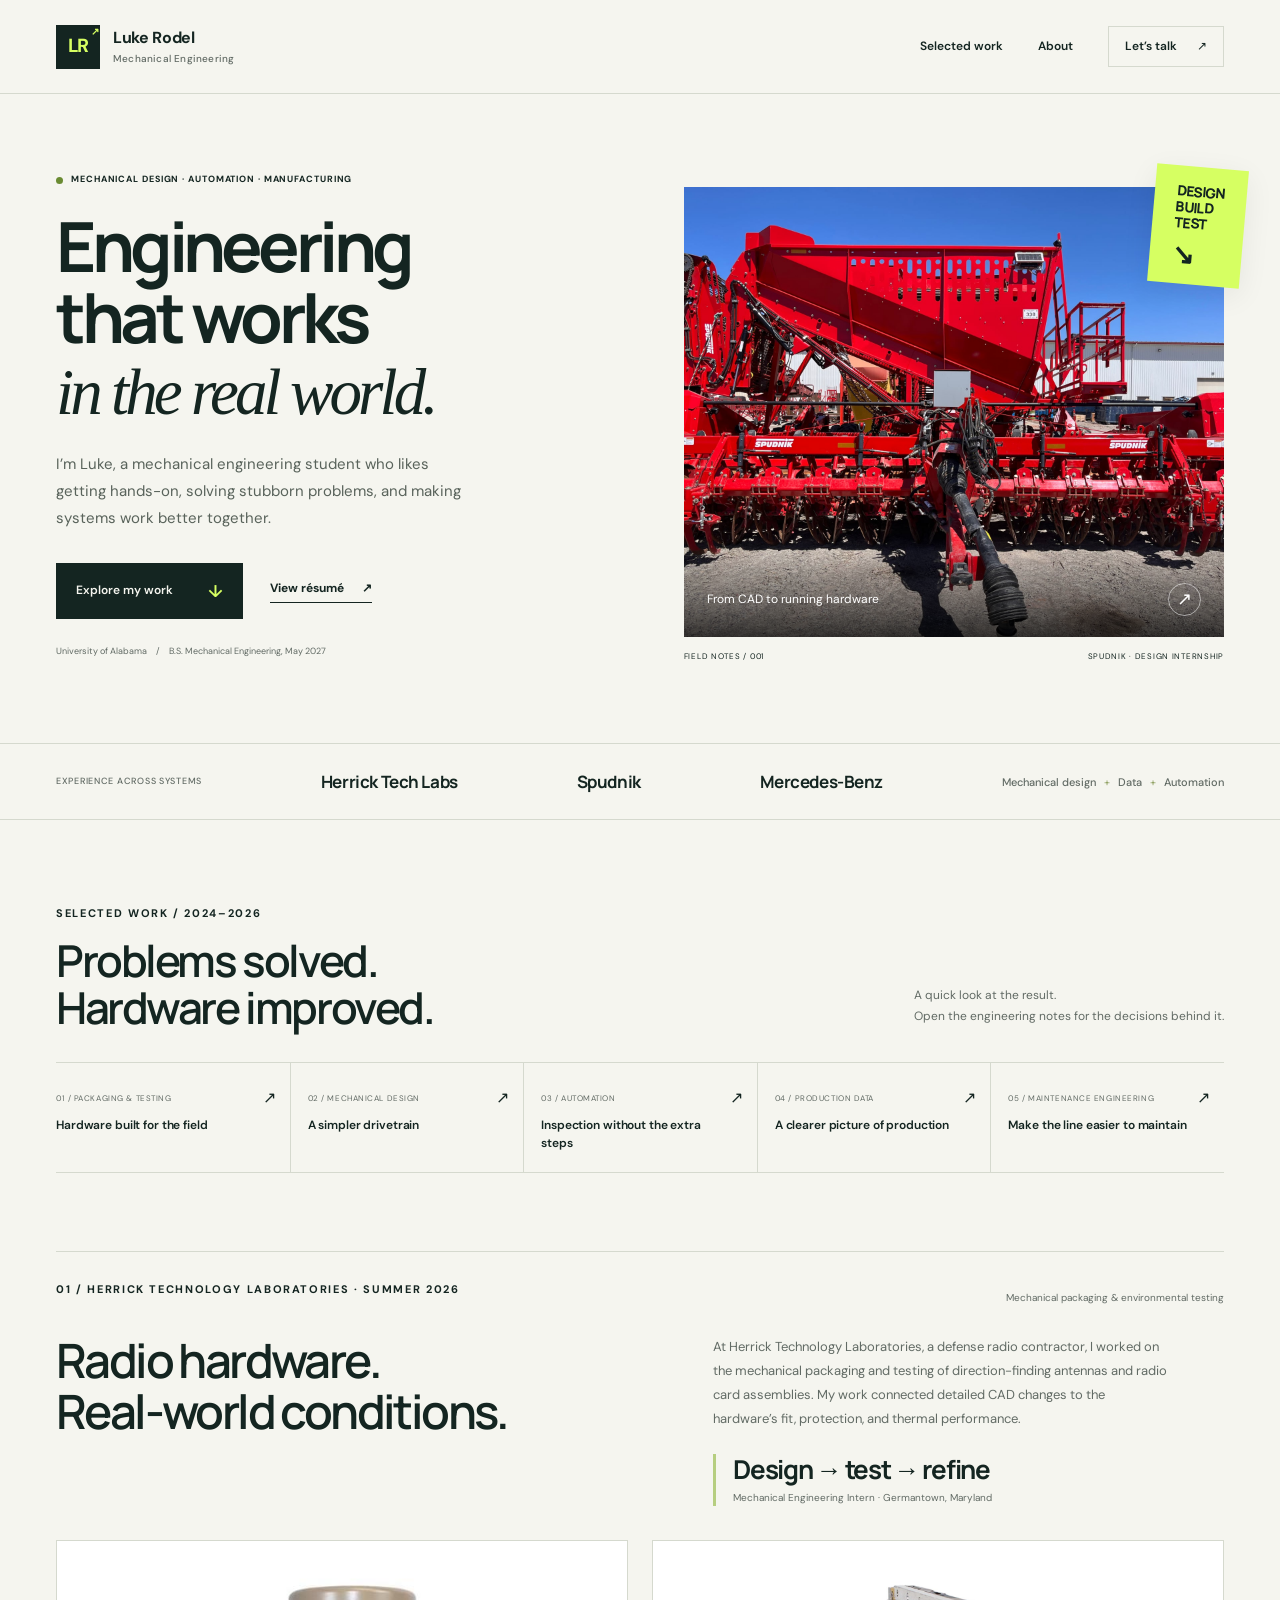
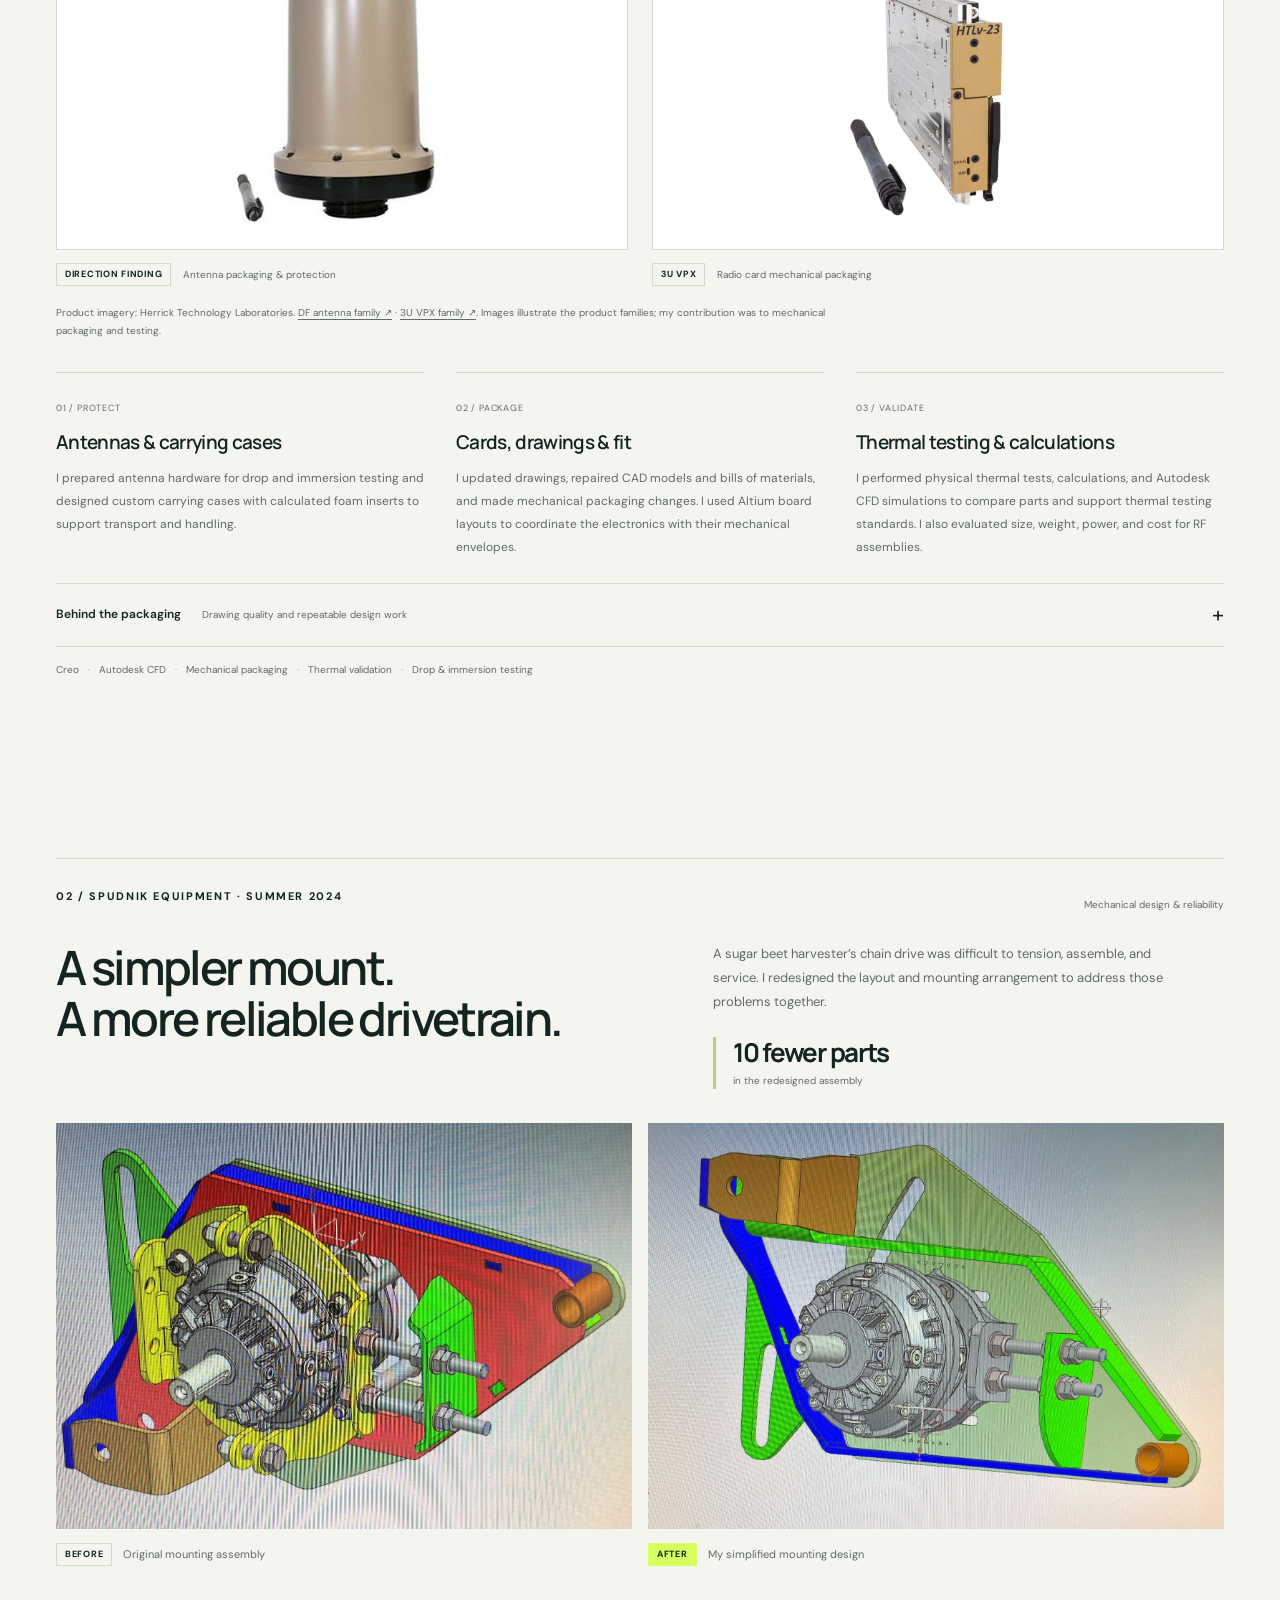
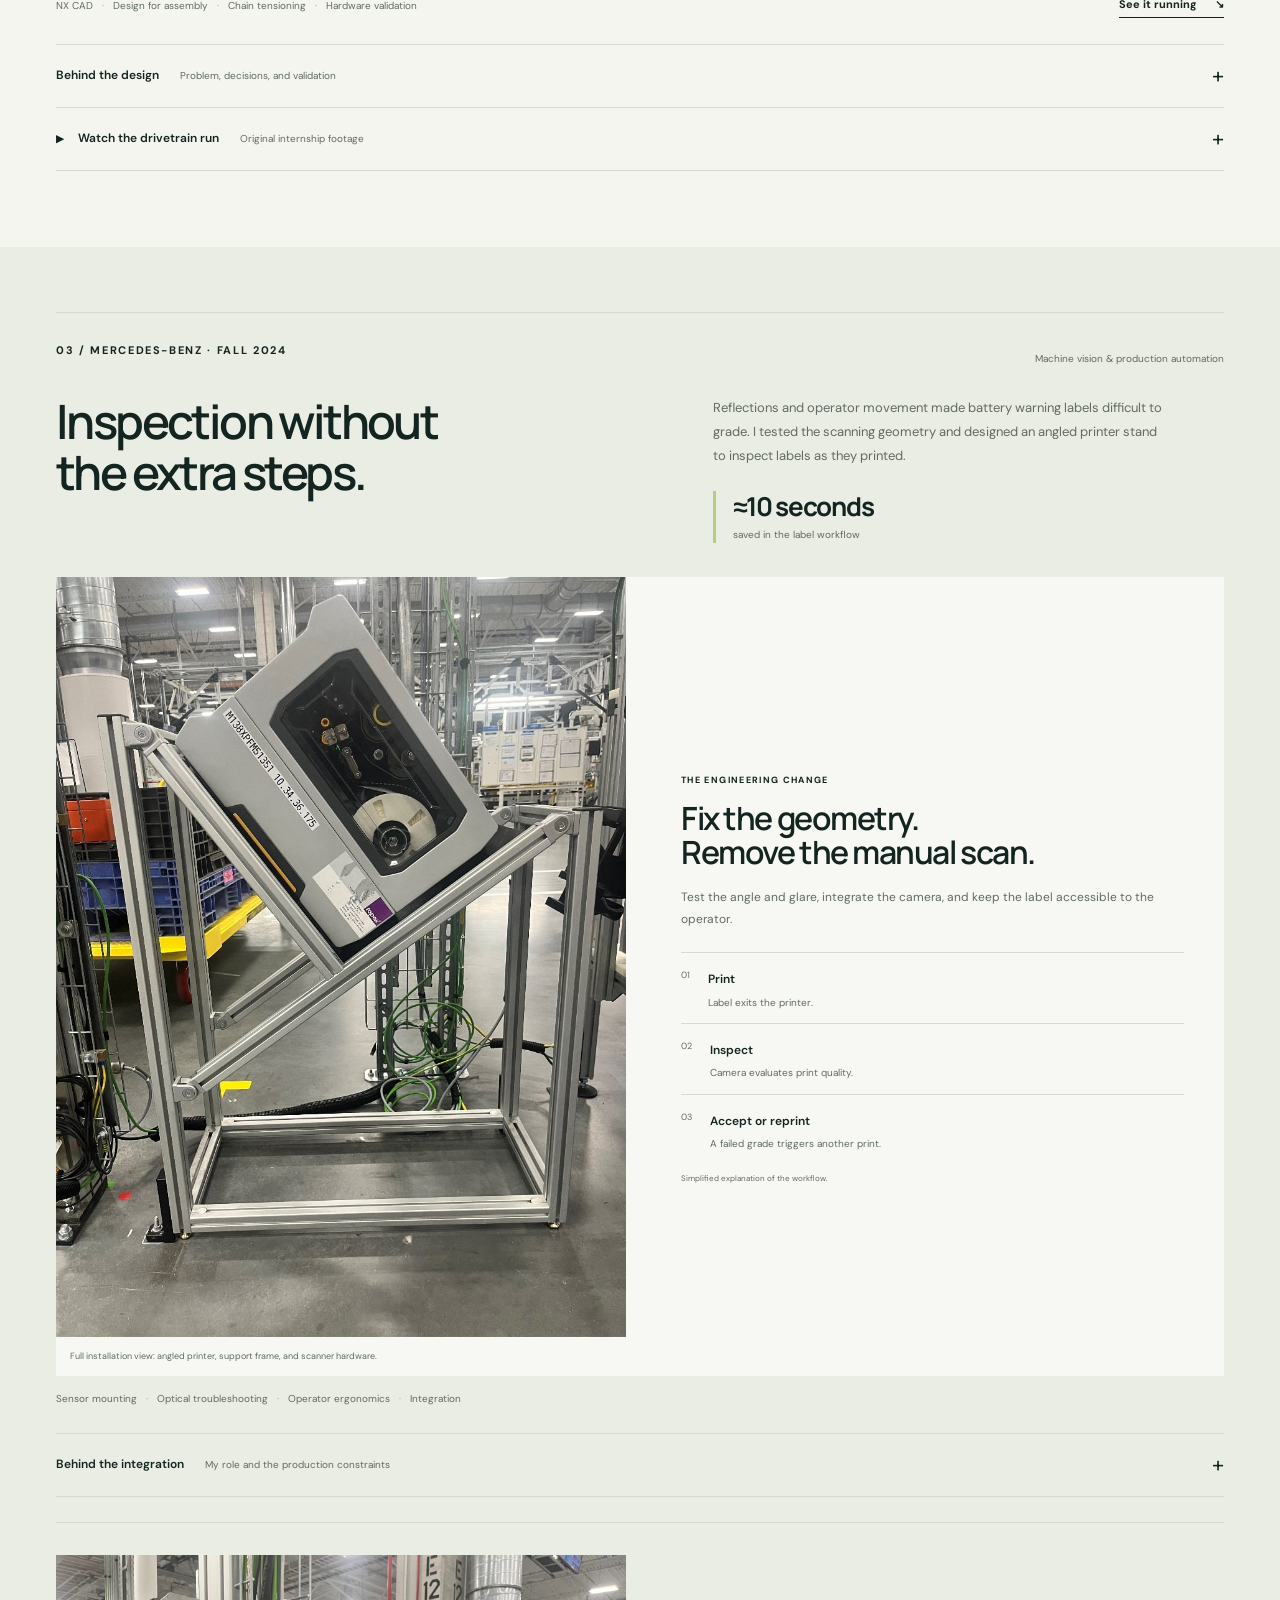
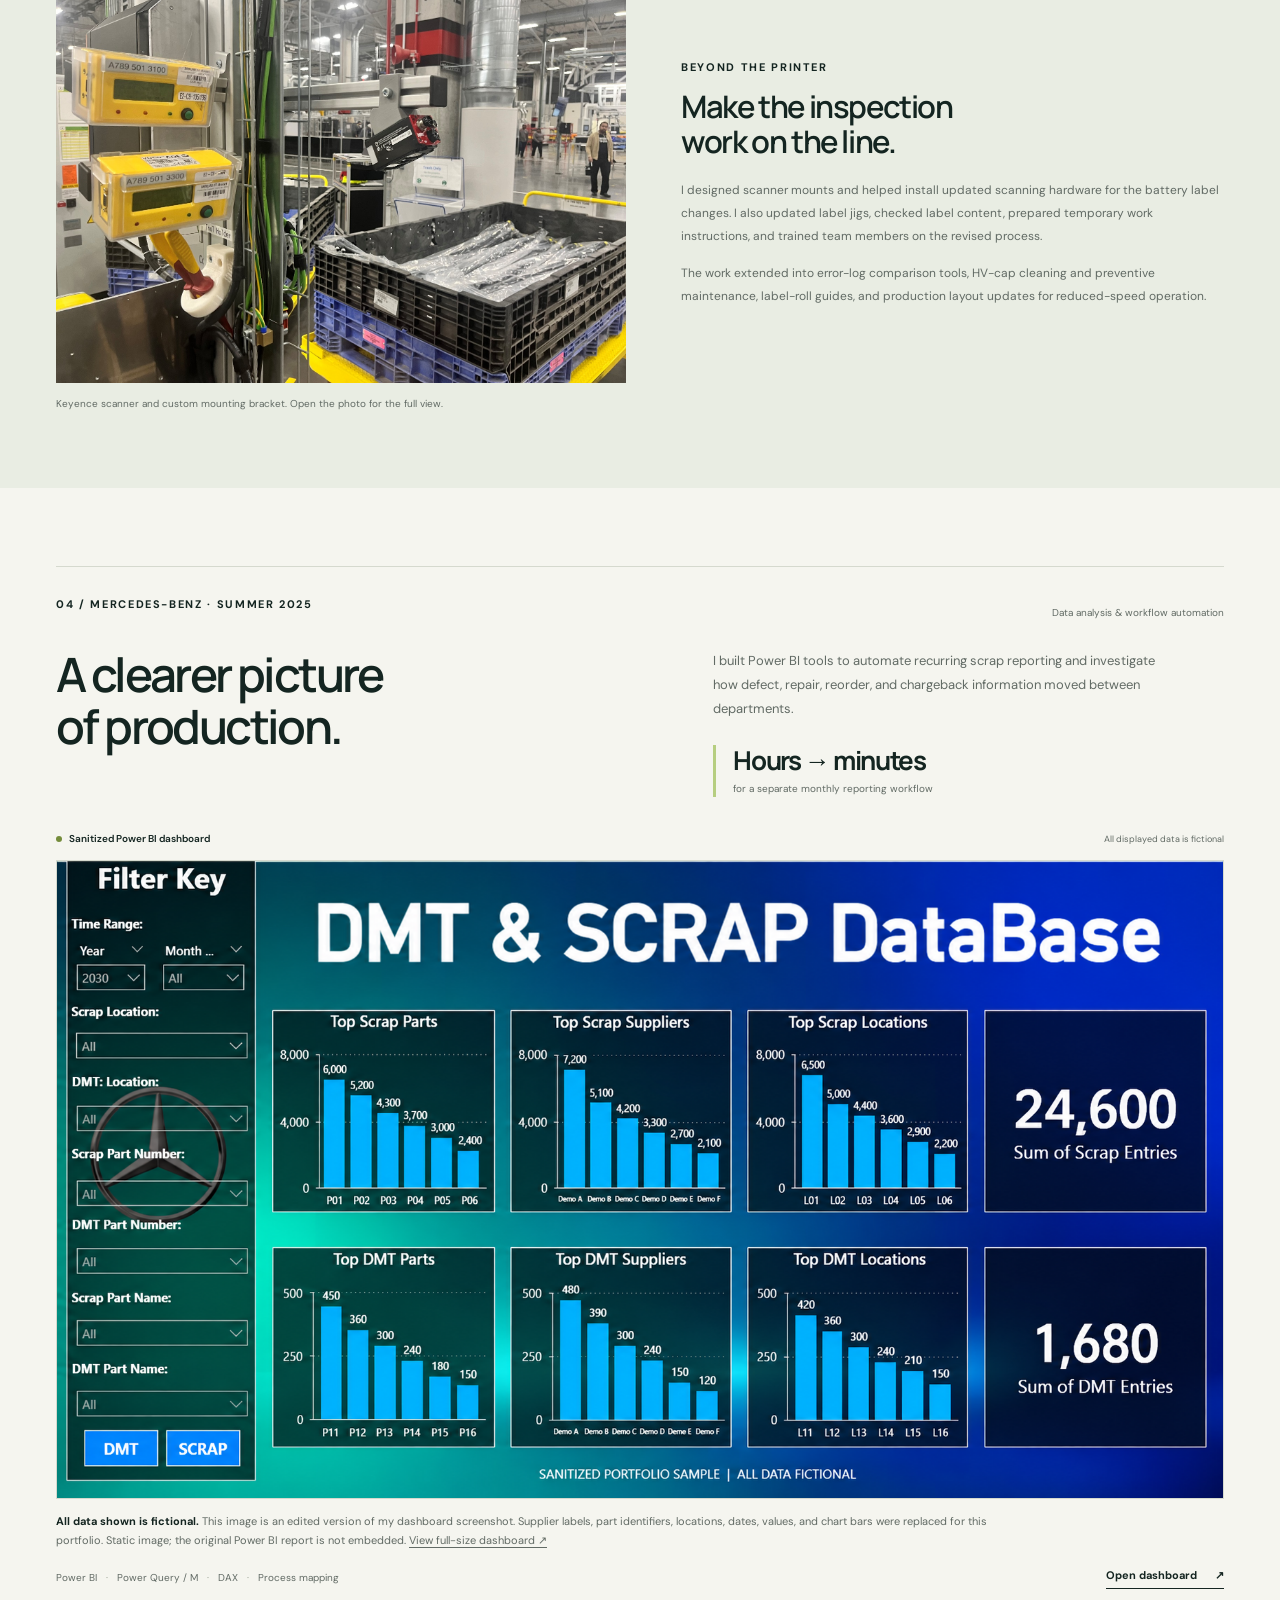
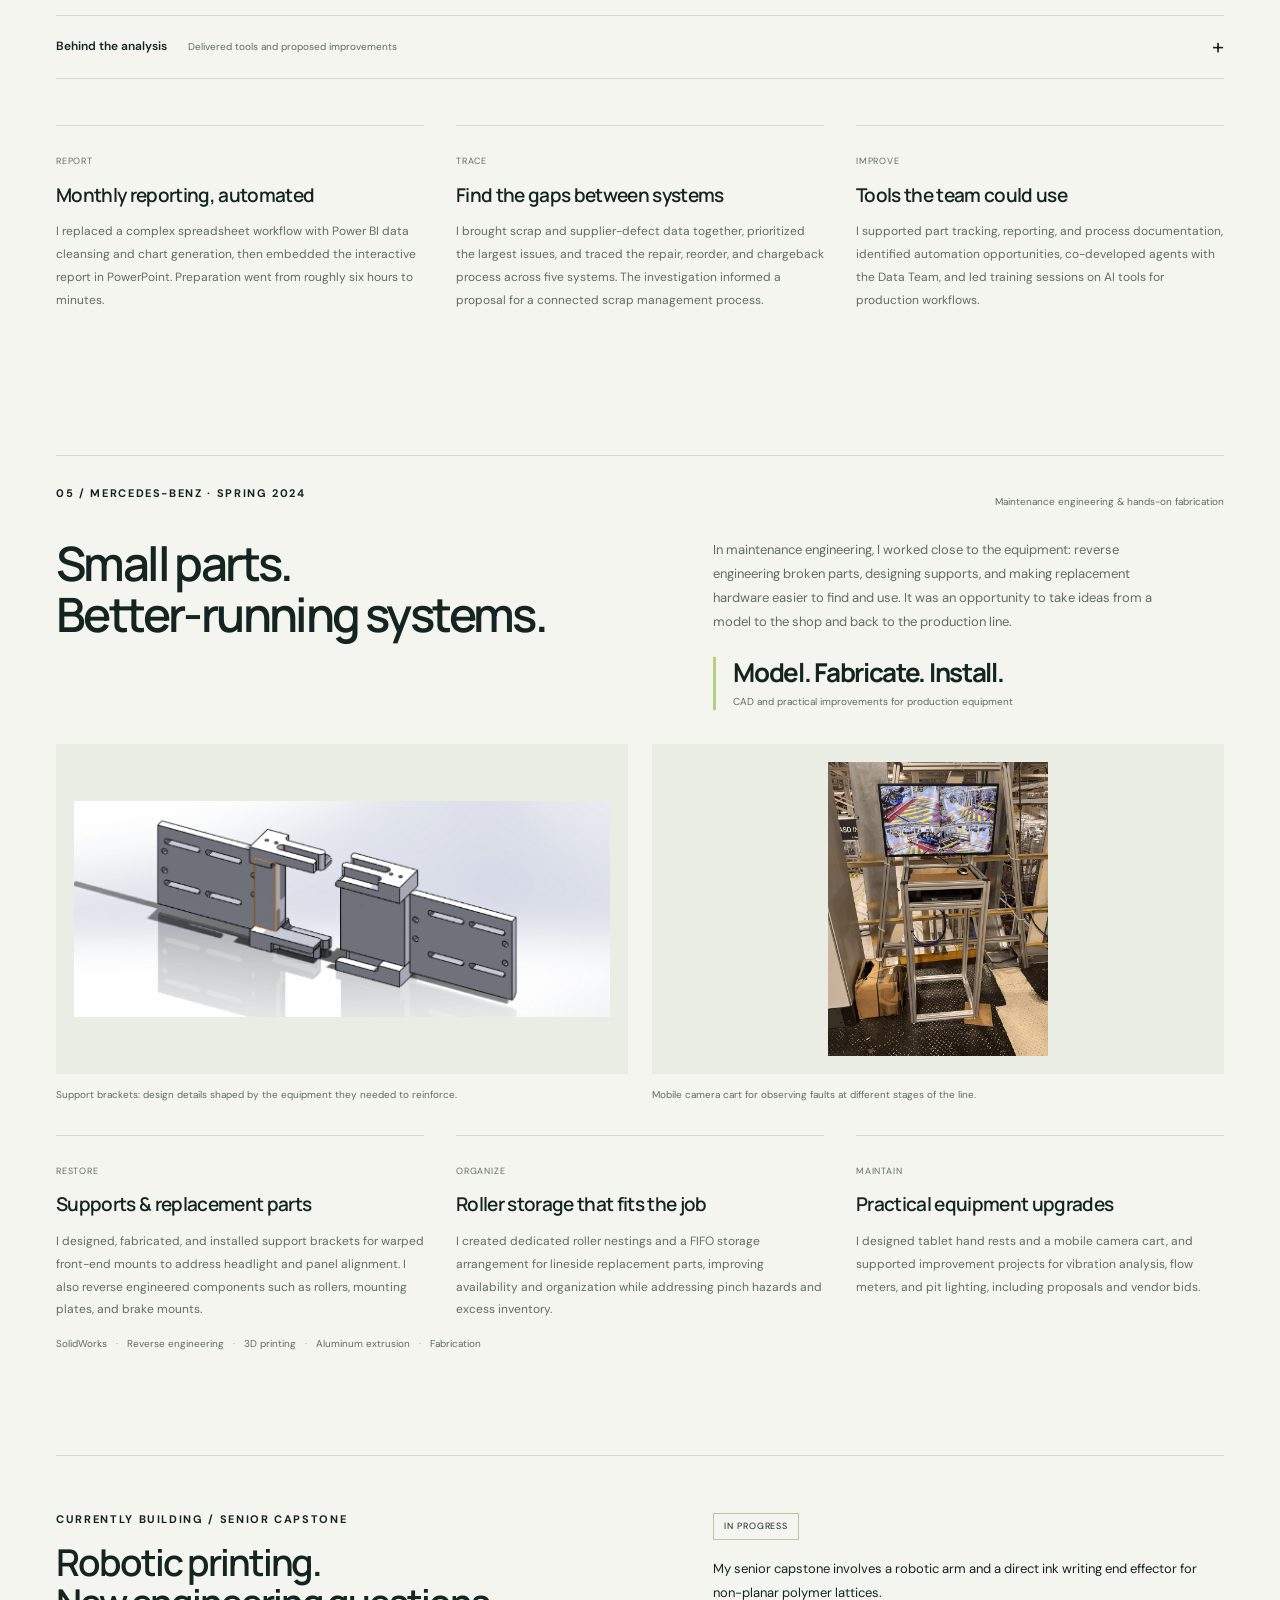
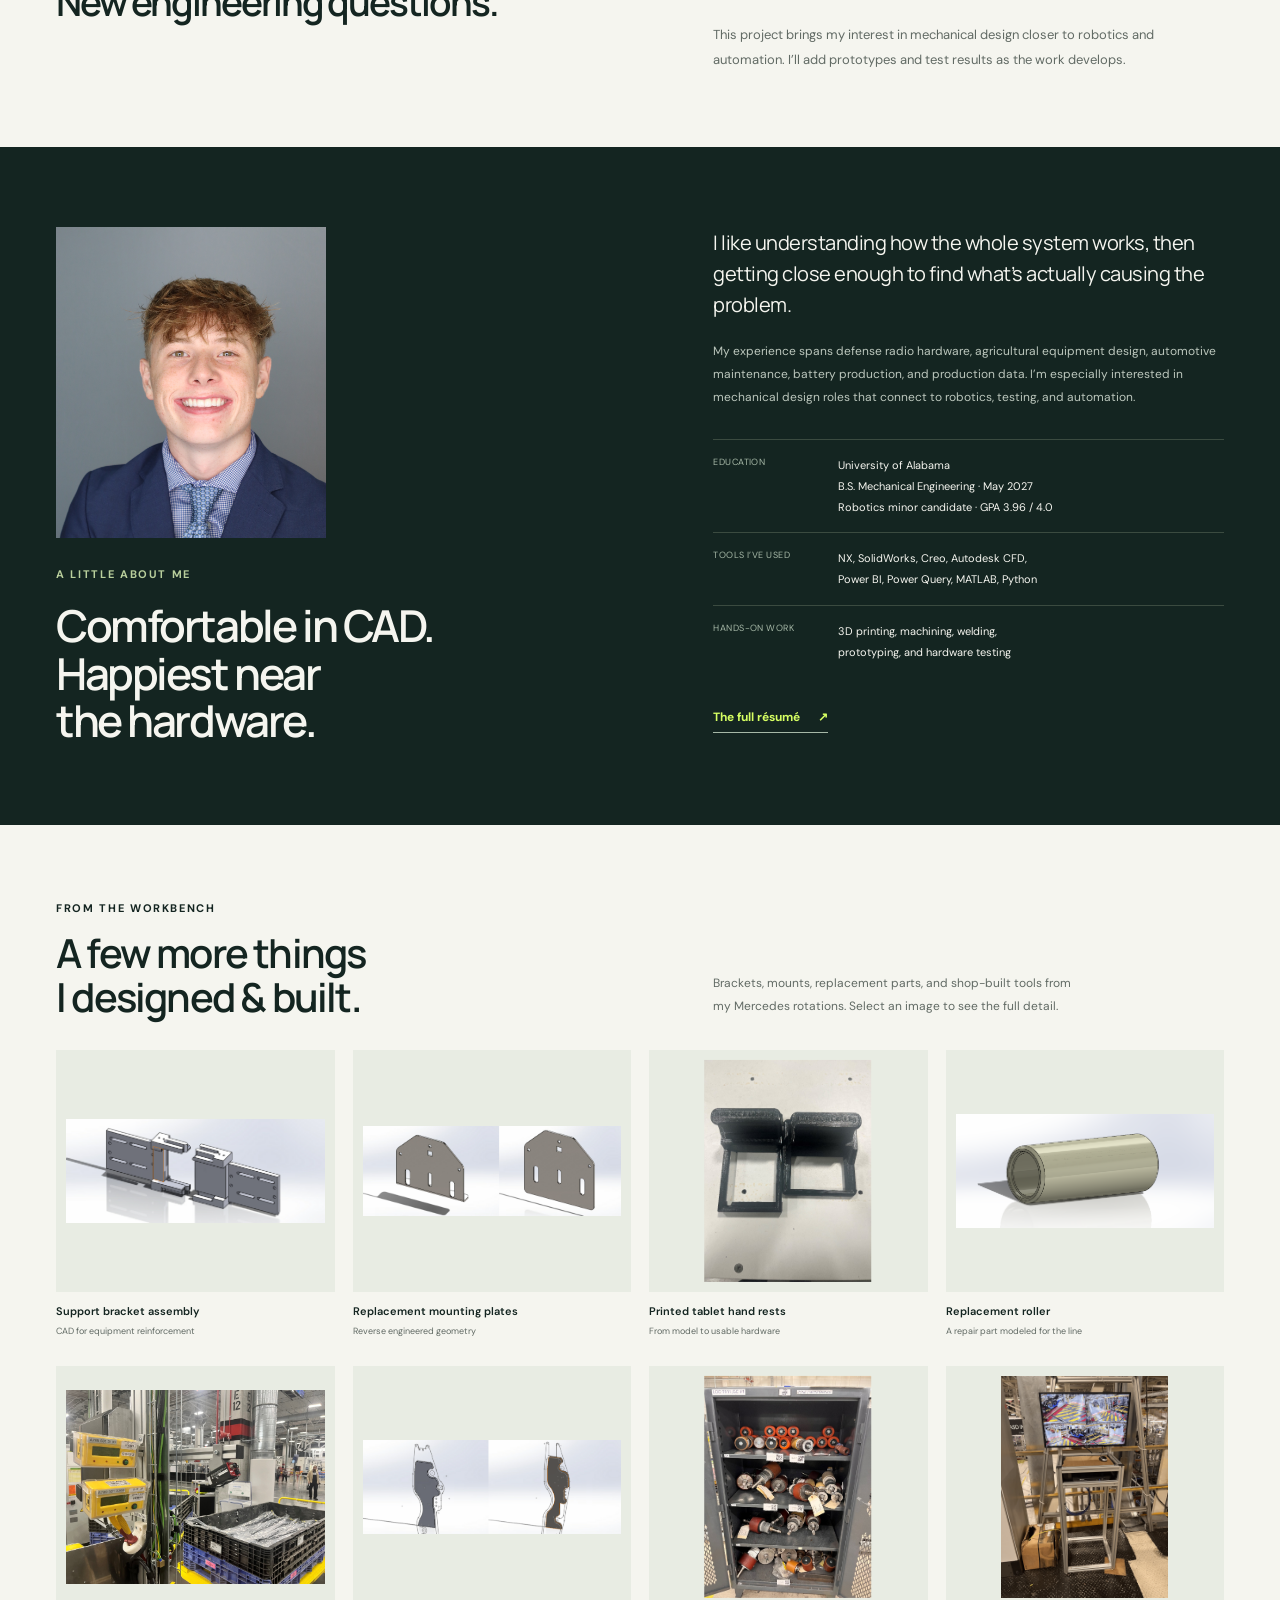
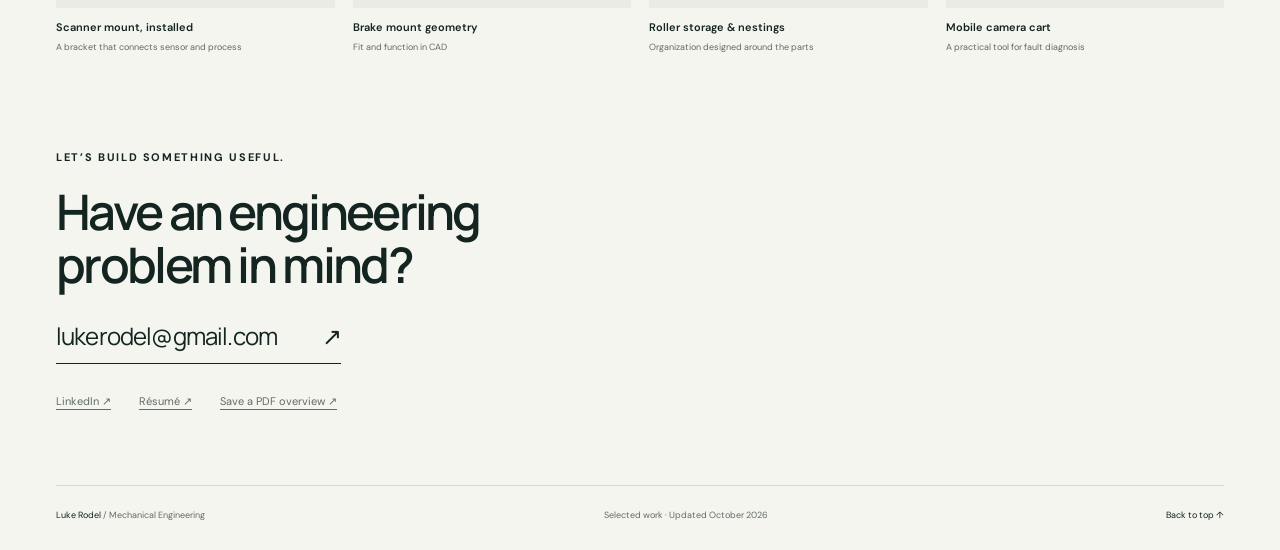
==== commit 001310b6: "Replace illustrative demo with sanitized Power BI dashboard screenshot" ====
--- a/index.html
+++ b/index.html
@@ -59,7 +59,7 @@
       </div>
 </article></section>
 
-    <article class="project wrap" id="data" aria-labelledby="data-title"><div class="project-heading"><p class="eyebrow">04 / Mercedes-Benz · Summer 2025</p><p class="project-discipline">Data analysis & workflow automation</p></div><div class="project-overview"><h2 id="data-title">A clearer picture<br>of production.</h2><div><p>I built Power BI tools to automate recurring scrap reporting and investigate how defect, repair, reorder, and chargeback information moved between departments.</p><div class="result"><strong>Hours → minutes</strong><span>for a separate monthly reporting workflow</span></div></div></div><div class="dashboard-intro"><p><span class="demo-dot" aria-hidden="true"></span> Interactive demonstration</p><span>Recreated with fictional data · No company records</span></div><iframe class="dashboard-embed" src="dashboard.html" title="Interactive production dashboard demonstration using fictional data" loading="lazy"></iframe><div class="project-footer"><p>Power BI <span>·</span> Power Query / M <span>·</span> DAX <span>·</span> Process mapping</p><a class="text-link" href="dashboard.html" target="_blank" rel="noopener">Open demo <span aria-hidden="true">↗</span><span class="sr-only"> in new tab</span></a></div><details class="engineering-notes"><summary><span>Behind the analysis <small>Delivered tools and proposed improvements</small></span><span class="toggle" aria-hidden="true">+</span></summary><div class="notes-grid"><section><h3>Reporting automation</h3><p>A recurring monthly report depended on manual spreadsheet preparation. I built a Power BI reporting model to clean the inputs and generate charts, reducing preparation from roughly six hours to minutes.</p></section><section><h3>Traceability investigation</h3><p>In a related project, I combined scrap and supplier-defect information and investigated inconsistencies. I mapped how records moved between five systems and their owning departments, identifying where information could be lost or duplicated.</p></section><section><h3>What I delivered</h3><p>Reporting tools and a documented process map supported a proposal for a more connected scrap and reclaim workflow. The proposal is distinct from an implemented plant-wide system or a verified financial saving.</p></section><section><h3>About this demo</h3><p>This independent web demonstration illustrates the type of filtering and prioritization involved. Its records, suppliers, quantities, and costs are fictional. It is not the original Power BI report.</p></section></div></details></article>
+    <article class="project wrap" id="data" aria-labelledby="data-title"><div class="project-heading"><p class="eyebrow">04 / Mercedes-Benz · Summer 2025</p><p class="project-discipline">Data analysis & workflow automation</p></div><div class="project-overview"><h2 id="data-title">A clearer picture<br>of production.</h2><div><p>I built Power BI tools to automate recurring scrap reporting and investigate how defect, repair, reorder, and chargeback information moved between departments.</p><div class="result"><strong>Hours → minutes</strong><span>for a separate monthly reporting workflow</span></div></div></div><div class="dashboard-intro"><p><span class="demo-dot" aria-hidden="true"></span> Sanitized Power BI dashboard</p><span>All displayed data is fictional</span></div><figure class="powerbi-example"><a href="assets/dmt-scrap-sanitized.png" target="_blank" rel="noopener" aria-label="Open the full-size sanitized DMT and scrap dashboard"><img src="assets/dmt-scrap-sanitized.png" width="1697" height="927" loading="lazy" alt="Sanitized view of my DMT and scrap Power BI dashboard, with six charts ranking fictional parts, suppliers, and locations and fictional totals of 24,600 scrap entries and 1,680 DMT entries"></a><figcaption><strong>All data shown is fictional.</strong> This image is an edited version of my dashboard screenshot. Supplier labels, part identifiers, locations, dates, values, and chart bars were replaced for this portfolio. Static image; the original Power BI report is not embedded. <a href="assets/dmt-scrap-sanitized.png" target="_blank" rel="noopener">View full-size dashboard ↗</a></figcaption></figure><div class="project-footer"><p>Power BI <span>·</span> Power Query / M <span>·</span> DAX <span>·</span> Process mapping</p><a class="text-link" href="dashboard.html" target="_blank" rel="noopener">Open dashboard <span aria-hidden="true">↗</span><span class="sr-only"> in new tab</span></a></div><details class="engineering-notes"><summary><span>Behind the analysis <small>Delivered tools and proposed improvements</small></span><span class="toggle" aria-hidden="true">+</span></summary><div class="notes-grid"><section><h3>Reporting automation</h3><p>A recurring monthly report depended on manual spreadsheet preparation. I built a Power BI reporting model to clean the inputs and generate charts, reducing preparation from roughly six hours to minutes.</p></section><section><h3>Traceability investigation</h3><p>In a related project, I combined scrap and supplier-defect information and investigated inconsistencies. I mapped how records moved between five systems and their owning departments, identifying where information could be lost or duplicated.</p></section><section><h3>What I delivered</h3><p>Reporting tools and a documented process map supported a proposal for a more connected scrap and reclaim workflow. The proposal is distinct from an implemented plant-wide system or a verified financial saving.</p></section><section><h3>About this dashboard image</h3><p>The layout comes from the Power BI dashboard I made to compare scrap and supplier-defect information. This portfolio image has been edited with fictional data throughout, including the chart values and bar heights. It shows the report’s structure without displaying the original supplier or production data.</p></section></div></details></article>
 
 
       <div class="contribution-grid production-more wrap">
--- a/styles.css
+++ b/styles.css
@@ -65,3 +65,5 @@
 @media print{.parts-gallery{break-before:page}.parts-grid{grid-template-columns:repeat(4,minmax(0,1fr))}.headshot{width:130px}.contribution-grid{gap:15px}.contribution-grid p{font-size:8pt}.herrick-products .product-image{height:160px}.photo-credit{font-size:7pt}.scanner-story{grid-template-columns:1fr 1fr;gap:25px}.scanner-story p{font-size:8pt!important}.scanner-story h3{font-size:18pt}.gallery-heading h2{font-size:24pt}.gallery-heading>p{font-size:9pt}.maintenance-image{height:160px}.production-more{margin-block:20px}}
 .cad-frame img,.cad-frame.redesign img{width:100%;height:100%;left:0;top:0;object-fit:contain}
 @media print{@page{size:A4;margin:15mm}body{background:#fff;font-size:10pt;color:#142521}.wrap{width:100%}.site-header{padding:0;height:55px}.site-header nav,.hero-visual,.experience-strip,.work-intro,.project-index,.engineering-notes,.video-notes,.dashboard-embed,.dashboard-intro,.project-footer,.hero-actions,.hero-note,.next-section,.contact-links,.site-footer{display:none!important}.hero{display:block;padding:25px 0}.hero h1{font-size:36pt}.hero h1 br{display:none}.hero h1 br:after{content:' '}.hero-intro{font-size:10pt;max-width:none}.project{padding:20px 0;break-inside:avoid}.project-heading{padding-top:10px}.project-overview{gap:25px;margin-block:15px}.project-overview h2{font-size:23pt}.project-overview>div>p{font-size:9pt;line-height:1.6}.result{margin-top:12px}.result strong{font-size:18pt}.comparison{display:grid;grid-template-columns:1fr 1fr;gap:12px}.cad-frame{aspect-ratio:1.42}.comparison figcaption{font-size:8pt}.vision-band{background:#fff}.vision-band .project{padding:20px 0}.vision-visual{grid-template-columns:1fr 1fr;gap:25px;background:#fff}.cell-crop{height:210px}.vision-explainer{padding:10px 0}.vision-explainer h3{font-size:18pt}.vision-explainer>p:not(.eyebrow):not(.diagram-note){font-size:8pt}.process{margin-top:10px}.process li{padding:6px 0}.process p{font-size:7pt}.about-section{background:#fff;color:var(--ink);padding:25px 0;break-inside:avoid}.about-section .eyebrow,.about-layout>div>p+p,.about-facts dt{color:#626b65}.about-section h2{font-size:26pt}.about-lead{font-size:12pt}.about-facts{margin:15px 0}.about-facts>div{padding:8px 0;border-color:#d5d9ce}.about-section .text-link{color:var(--ink)}.contact-section{padding:25px 0;break-inside:avoid}.contact-section h2{font-size:23pt}.contact-email{font-size:15pt}.cell-photo figcaption{font-size:7pt}}
+
+.powerbi-example{margin:0}.powerbi-example>a{display:block;border:1px solid var(--line)}.powerbi-example img{display:block;width:100%;height:auto}.powerbi-example figcaption{font-size:11px;color:var(--muted);line-height:1.8;padding-top:13px;max-width:950px}.powerbi-example figcaption strong{color:var(--ink)}.powerbi-example figcaption a{text-decoration:underline;text-underline-offset:3px;white-space:nowrap}@media(max-width:760px){.powerbi-example figcaption{font-size:10px}}
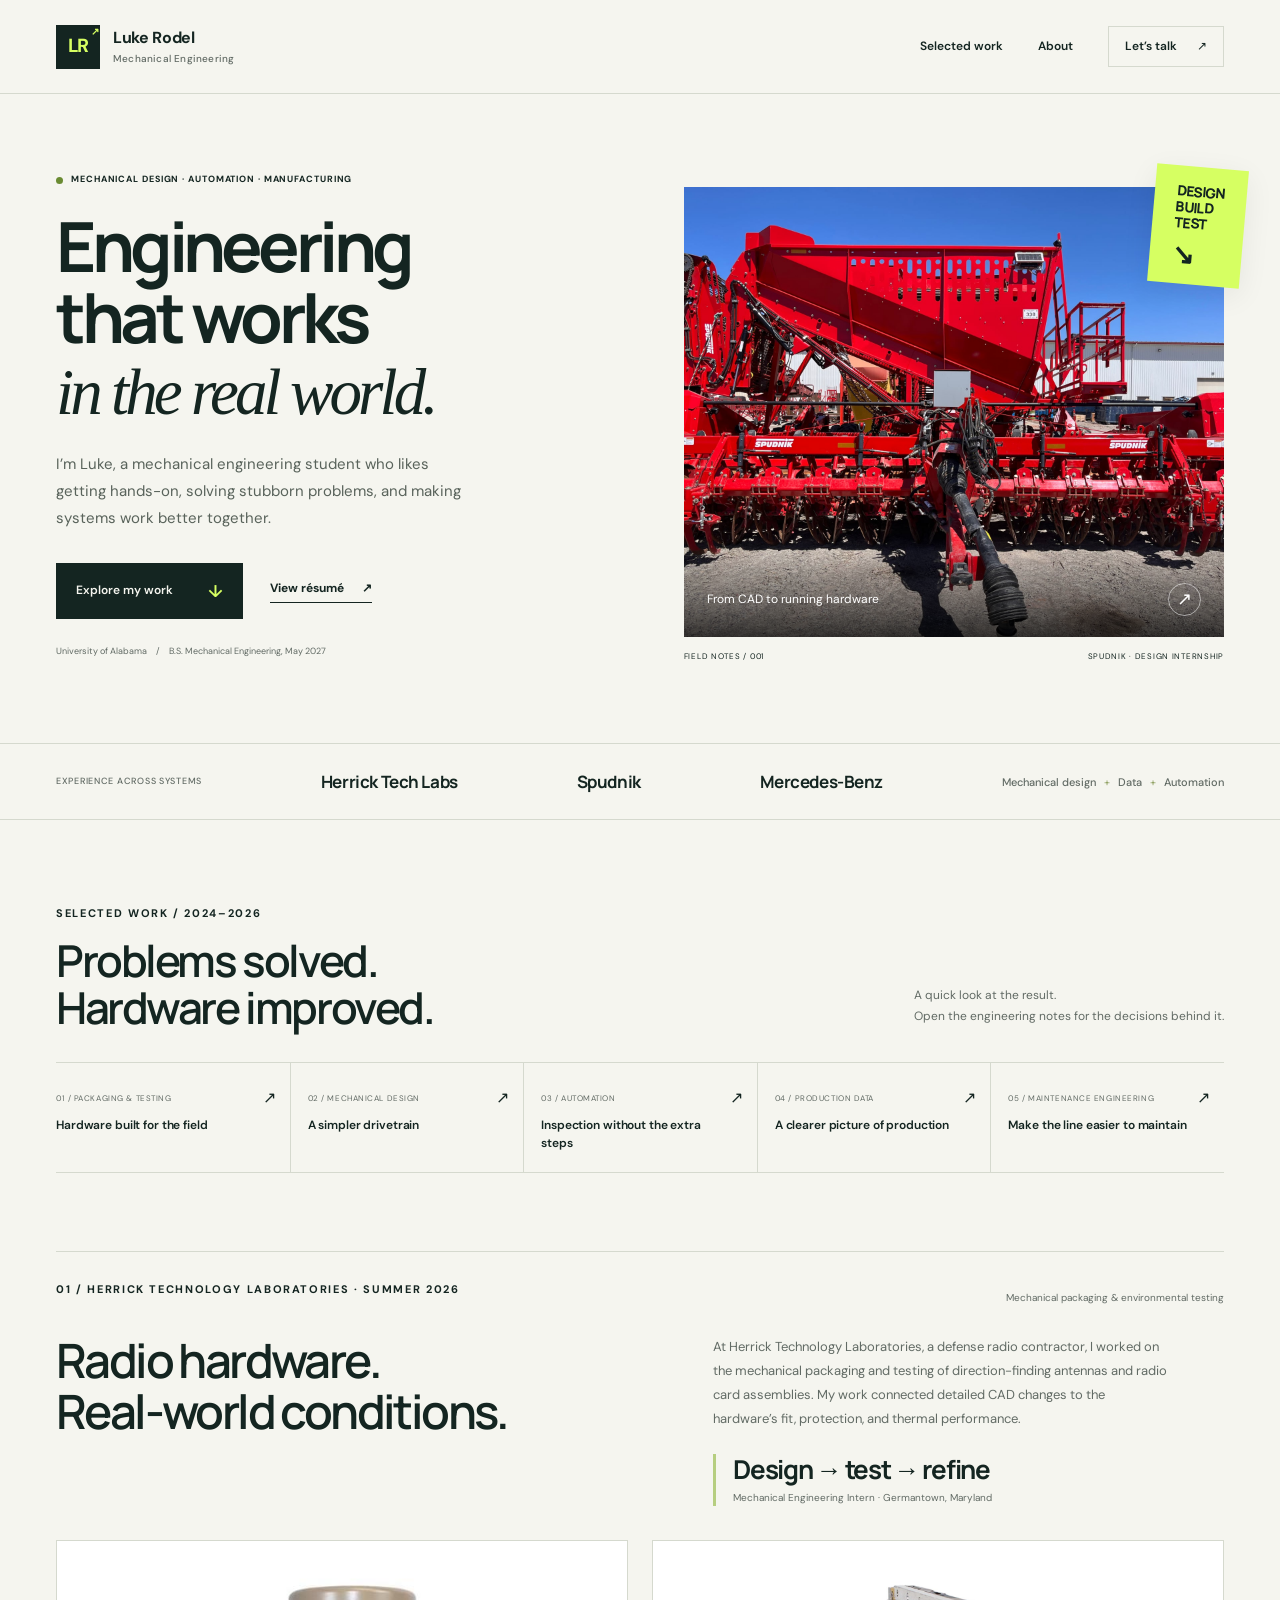
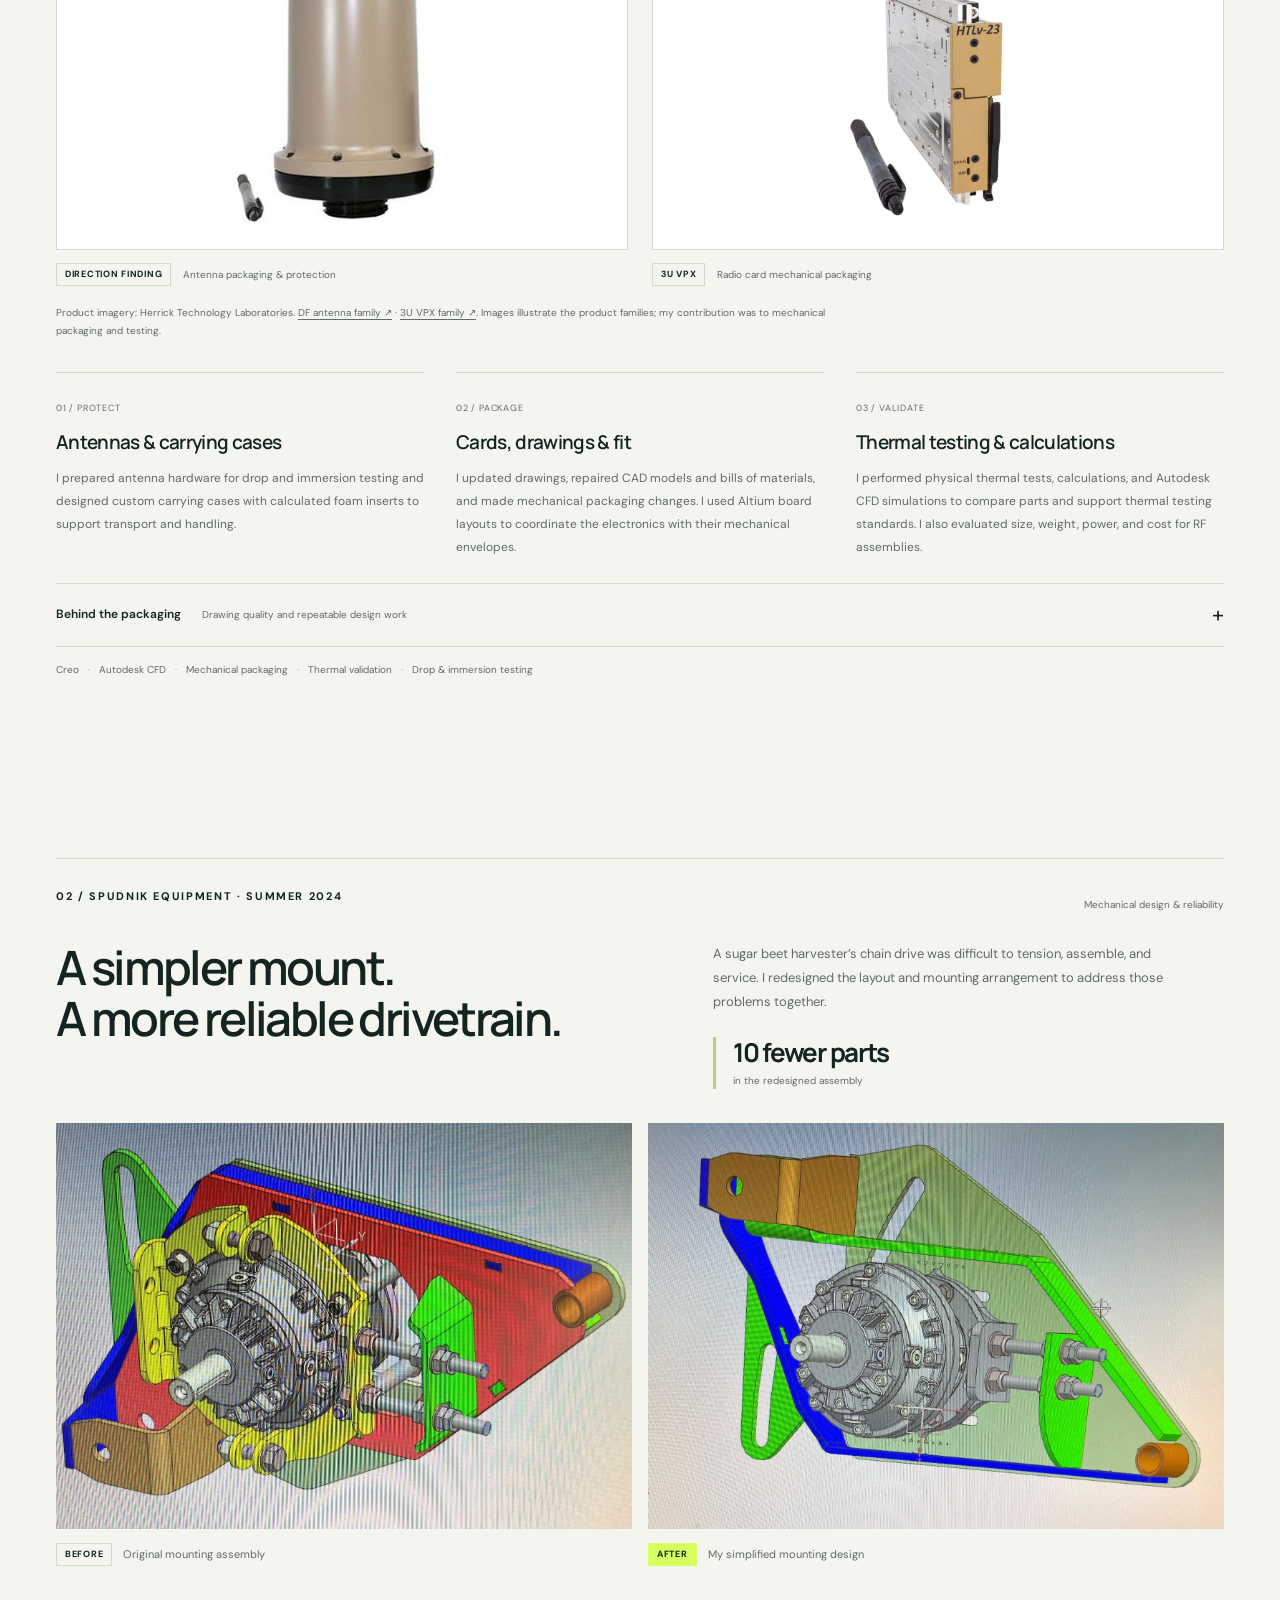
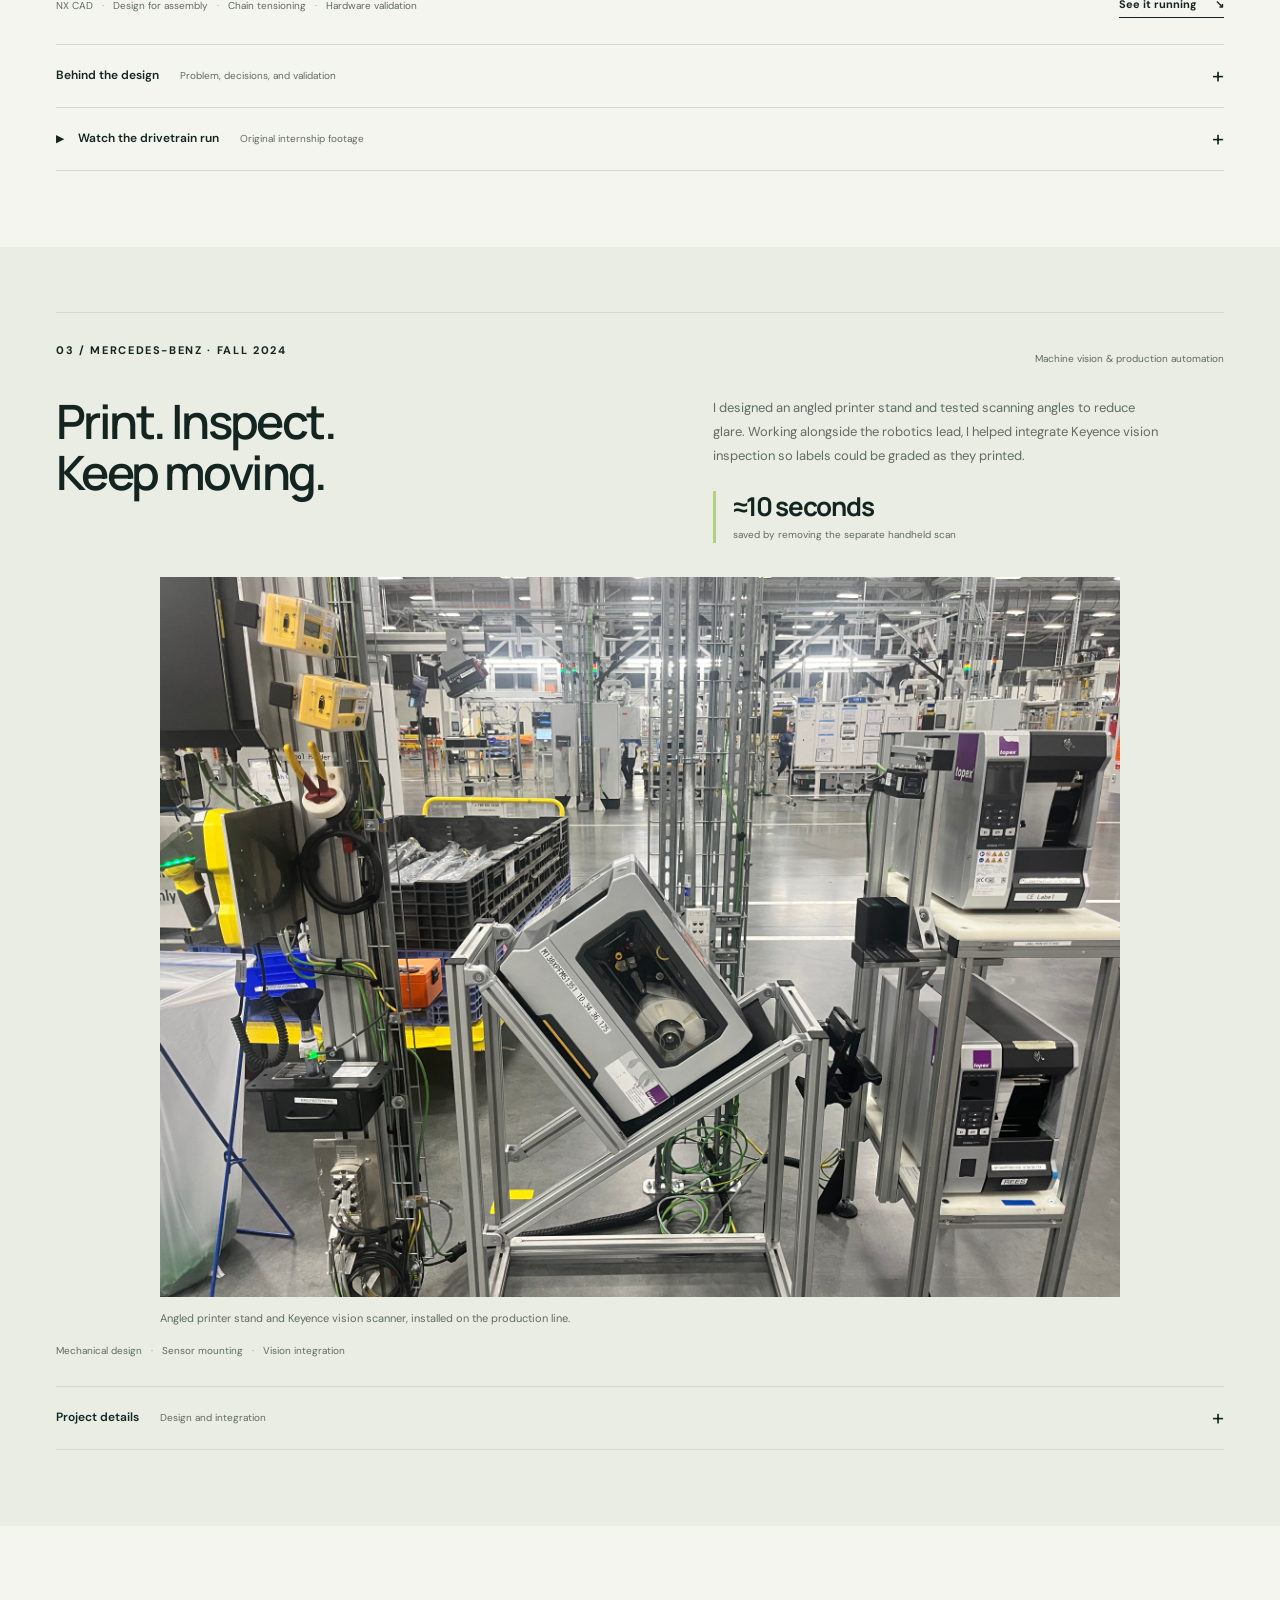
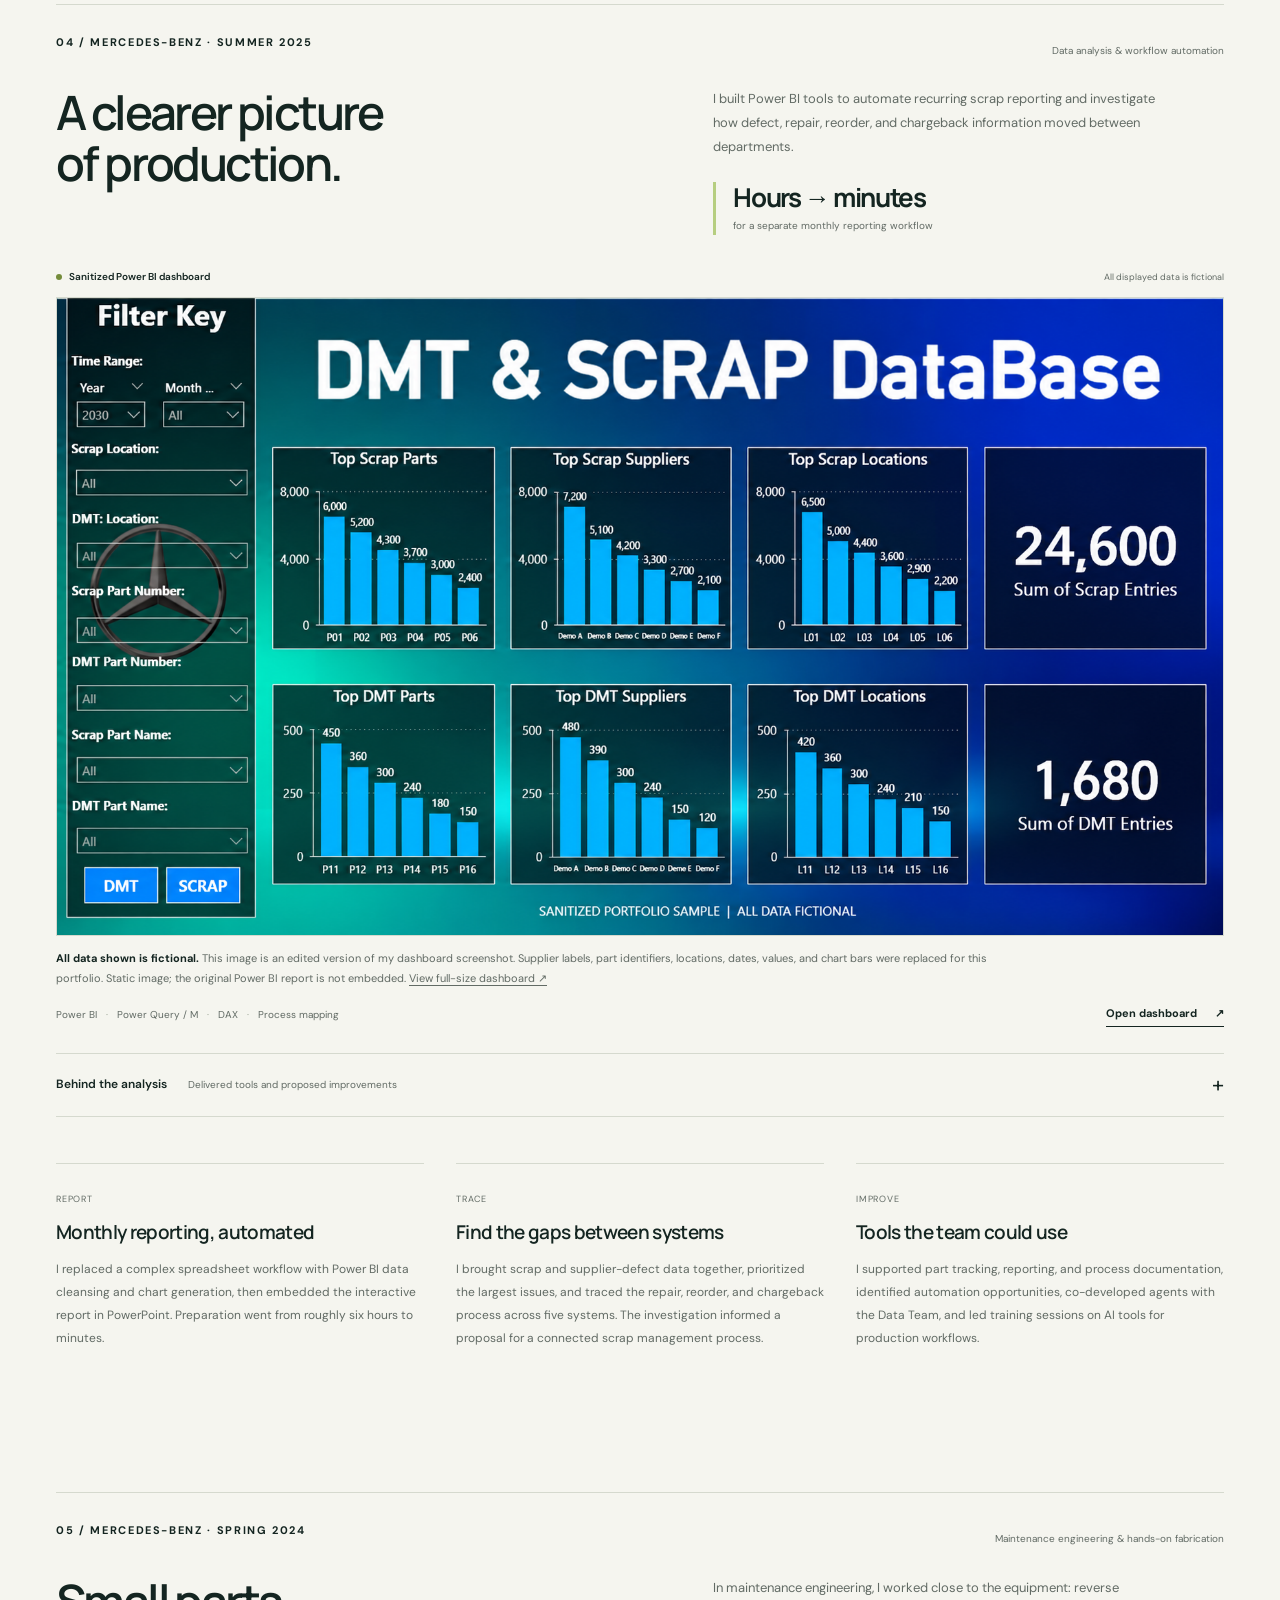
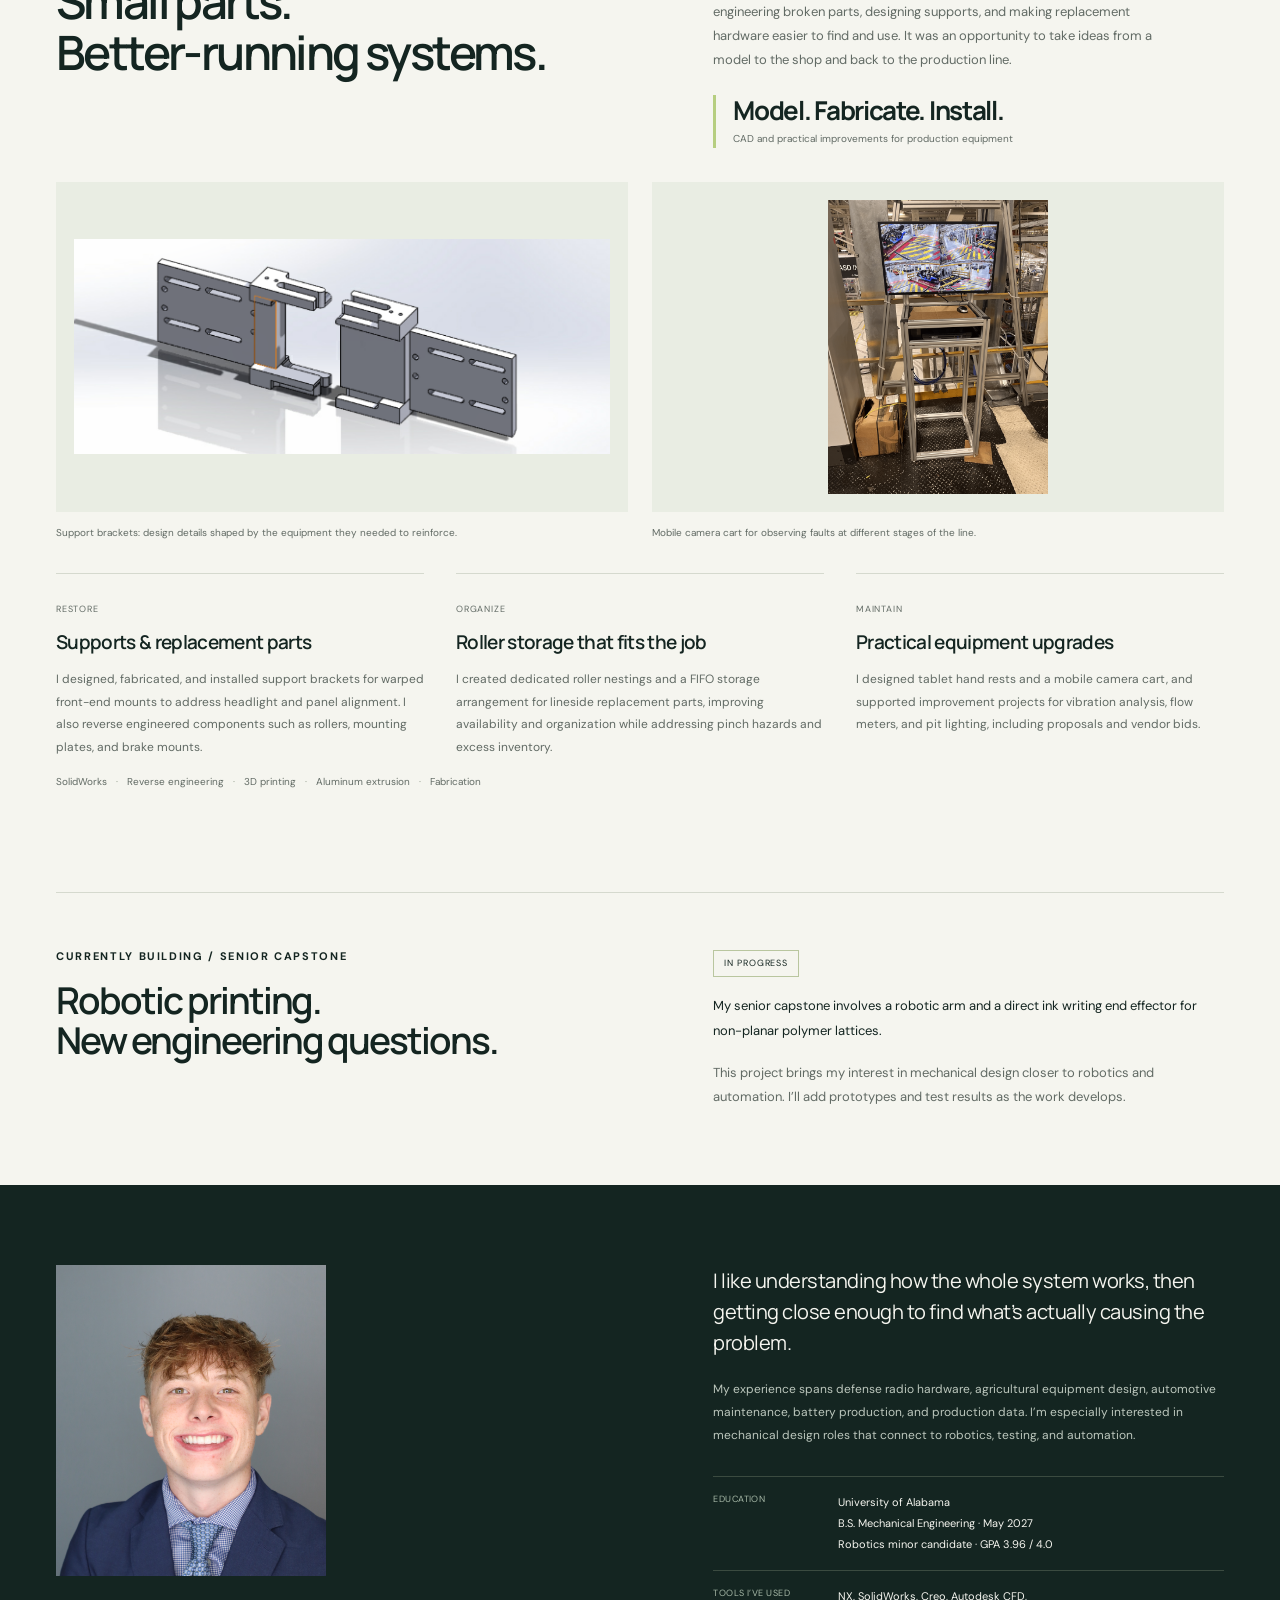
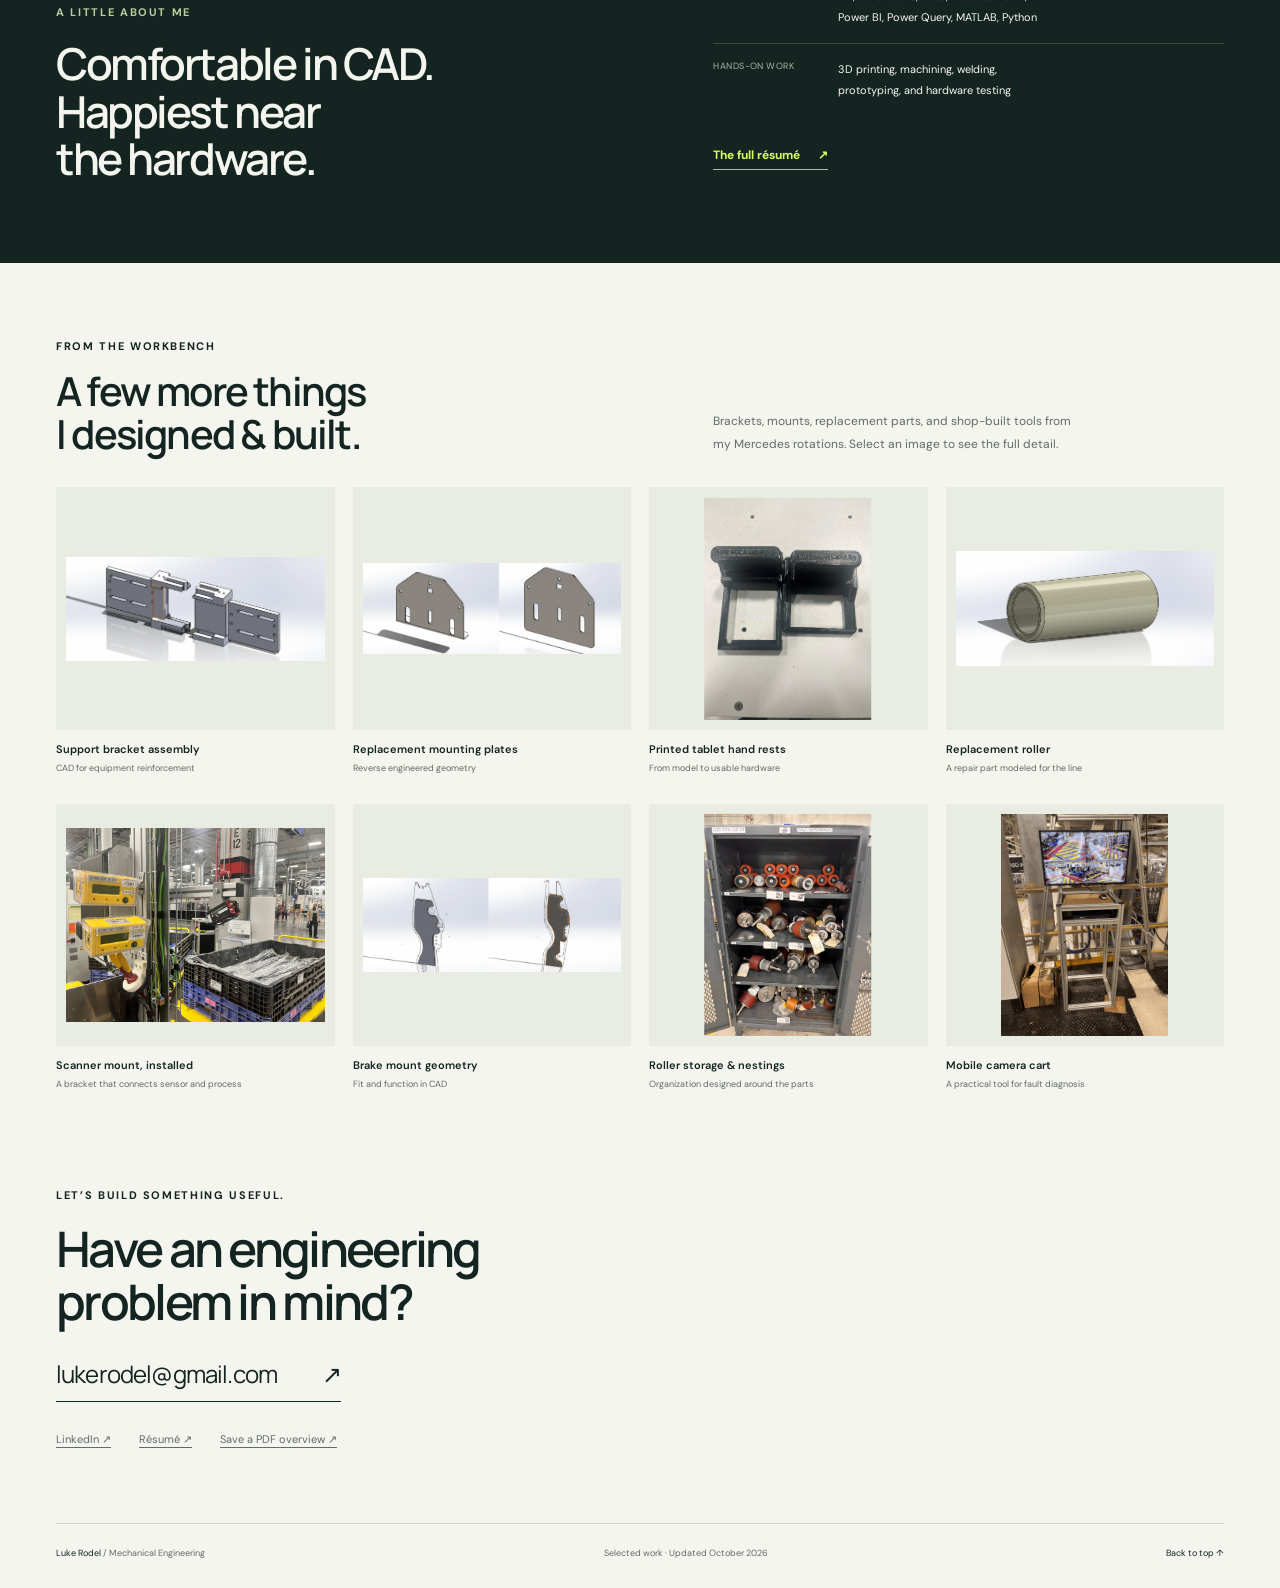
==== commit d9cbaff8: "Simplify label automation project with one installation photo" ====
--- a/index.html
+++ b/index.html
@@ -52,12 +52,21 @@
       <details class="video-notes" id="drivetrain-video"><summary><span><span class="play-icon" aria-hidden="true">▶</span> Watch the drivetrain run <small>Original internship footage</small></span><span class="toggle" aria-hidden="true">+</span></summary><div class="video-container"><video controls playsinline preload="none" poster="assets/drivetrain-poster.jpg" aria-label="Spudnik drivetrain running during internship testing"><source src="assets/drivetrain.mp4" type="video/mp4">Your browser cannot play this video. <a href="assets/drivetrain.mp4">Download the clip</a>.</video><p>The clip shows the mechanism running. The testing context and my observations are described in the engineering notes. <a href="assets/drivetrain.mp4" download>Download video</a></p></div></details>
     </article>
 
-    <section class="vision-band"><article class="project wrap" id="vision" aria-labelledby="vision-title"><div class="project-heading"><p class="eyebrow">03 / Mercedes-Benz · Fall 2024</p><p class="project-discipline">Machine vision & production automation</p></div><div class="project-overview"><h2 id="vision-title">Inspection without<br>the extra steps.</h2><div><p>Reflections and operator movement made battery warning labels difficult to grade. I tested the scanning geometry and designed an angled printer stand to inspect labels as they printed.</p><div class="result"><strong>≈10 seconds</strong><span>saved in the label workflow</span></div></div></div><div class="vision-visual"><figure class="cell-photo"><div class="cell-crop rotated-photo"><img src="assets/label-cell.jpg" alt="Full view of the angled printer frame with the scanner hardware at the side of the installation" width="1222" height="916" loading="lazy"></div><figcaption>Full installation view: angled printer, support frame, and scanner hardware.</figcaption></figure><div class="vision-explainer"><p class="eyebrow">The engineering change</p><h3>Fix the geometry.<br>Remove the manual scan.</h3><p>Test the angle and glare, integrate the camera, and keep the label accessible to the operator.</p><ol class="process"><li><span>01</span><div><strong>Print</strong><p>Label exits the printer.</p></div></li><li><span>02</span><div><strong>Inspect</strong><p>Camera evaluates print quality.</p></div></li><li><span>03</span><div><strong>Accept or reprint</strong><p>A failed grade triggers another print.</p></div></li></ol><p class="diagram-note">Simplified explanation of the workflow.</p></div></div><div class="project-footer"><p>Sensor mounting <span>·</span> Optical troubleshooting <span>·</span> Operator ergonomics <span>·</span> Integration</p></div><details class="engineering-notes"><summary><span>Behind the integration <small>My role and the production constraints</small></span><span class="toggle" aria-hidden="true">+</span></summary><div class="notes-grid"><section><h3>The constraint</h3><p>The station needed automatic grading without adding an awkward manual step. Glare, reflective surfaces, and movement in front of the label affected the initial setup.</p></section><section><h3>My contribution</h3><p>I tested printing and scanning at an angle, designed the angled printer stand, and helped install the updated hardware. I worked alongside the robotics lead on vision setup and the automatic grading sequence.</p></section><section><h3>The outcome</h3><p>Labels could be scanned automatically as they printed, removing the separate handheld scan and reducing the workflow by approximately ten seconds. The installation supported the required grading process.</p></section><section><h3>Why it matters to me</h3><p>This is the kind of engineering I enjoy: a mechanical change that makes a sensor and a production process work better together.</p></section></div></details>
-      <div class="scanner-story">
-        <figure><a href="assets/scanner-mount.jpg" target="_blank" rel="noopener" aria-label="Open the full scanner installation photo"><img src="assets/scanner-mount.jpg" width="1628" height="1221" loading="lazy" alt="Keyence scanner on a custom metal bracket beside the battery production line"></a><figcaption>Keyence scanner and custom mounting bracket. Open the photo for the full view.</figcaption></figure>
-        <div><p class="eyebrow">Beyond the printer</p><h3>Make the inspection<br>work on the line.</h3><p>I designed scanner mounts and helped install updated scanning hardware for the battery label changes. I also updated label jigs, checked label content, prepared temporary work instructions, and trained team members on the revised process.</p><p>The work extended into error-log comparison tools, HV-cap cleaning and preventive maintenance, label-roll guides, and production layout updates for reduced-speed operation.</p></div>
-      </div>
-</article></section>
+    <section class="vision-band">
+      <article class="project wrap" id="vision" aria-labelledby="vision-title">
+        <div class="project-heading"><p class="eyebrow">03 / Mercedes-Benz · Fall 2024</p><p class="project-discipline">Machine vision & production automation</p></div>
+        <div class="project-overview">
+          <h2 id="vision-title">Print. Inspect.<br>Keep moving.</h2>
+          <div><p>I designed an angled printer stand and tested scanning angles to reduce glare. Working alongside the robotics lead, I helped integrate Keyence vision inspection so labels could be graded as they printed.</p><div class="result"><strong>≈10 seconds</strong><span>saved by removing the separate handheld scan</span></div></div>
+        </div>
+        <figure class="vision-photo-single">
+          <a href="assets/label-printer-vision.jpg" target="_blank" rel="noopener" aria-label="Open the full printer and vision scanner installation photo"><img src="assets/label-printer-vision.jpg" width="4032" height="3024" loading="lazy" alt="Angled label printer on the custom aluminum stand, with the Keyence vision scanner mounted above and to the left"></a>
+          <figcaption>Angled printer stand and Keyence vision scanner, installed on the production line.</figcaption>
+        </figure>
+        <div class="project-footer"><p>Mechanical design <span>·</span> Sensor mounting <span>·</span> Vision integration</p></div>
+        <details class="engineering-notes"><summary><span>Project details <small>Design and integration</small></span><span class="toggle" aria-hidden="true">+</span></summary><div class="notes-grid"><section><h3>My contribution</h3><p>I tested the print and scan geometry, designed the angled stand, and helped install the hardware. I worked alongside the robotics lead on vision setup and the automatic grading sequence.</p></section><section><h3>The result</h3><p>Automatic inspection removed a separate handheld scan, reducing the label workflow by approximately ten seconds.</p></section></div></details>
+      </article>
+    </section>
 
     <article class="project wrap" id="data" aria-labelledby="data-title"><div class="project-heading"><p class="eyebrow">04 / Mercedes-Benz · Summer 2025</p><p class="project-discipline">Data analysis & workflow automation</p></div><div class="project-overview"><h2 id="data-title">A clearer picture<br>of production.</h2><div><p>I built Power BI tools to automate recurring scrap reporting and investigate how defect, repair, reorder, and chargeback information moved between departments.</p><div class="result"><strong>Hours → minutes</strong><span>for a separate monthly reporting workflow</span></div></div></div><div class="dashboard-intro"><p><span class="demo-dot" aria-hidden="true"></span> Sanitized Power BI dashboard</p><span>All displayed data is fictional</span></div><figure class="powerbi-example"><a href="assets/dmt-scrap-sanitized.png" target="_blank" rel="noopener" aria-label="Open the full-size sanitized DMT and scrap dashboard"><img src="assets/dmt-scrap-sanitized.png" width="1697" height="927" loading="lazy" alt="Sanitized view of my DMT and scrap Power BI dashboard, with six charts ranking fictional parts, suppliers, and locations and fictional totals of 24,600 scrap entries and 1,680 DMT entries"></a><figcaption><strong>All data shown is fictional.</strong> This image is an edited version of my dashboard screenshot. Supplier labels, part identifiers, locations, dates, values, and chart bars were replaced for this portfolio. Static image; the original Power BI report is not embedded. <a href="assets/dmt-scrap-sanitized.png" target="_blank" rel="noopener">View full-size dashboard ↗</a></figcaption></figure><div class="project-footer"><p>Power BI <span>·</span> Power Query / M <span>·</span> DAX <span>·</span> Process mapping</p><a class="text-link" href="dashboard.html" target="_blank" rel="noopener">Open dashboard <span aria-hidden="true">↗</span><span class="sr-only"> in new tab</span></a></div><details class="engineering-notes"><summary><span>Behind the analysis <small>Delivered tools and proposed improvements</small></span><span class="toggle" aria-hidden="true">+</span></summary><div class="notes-grid"><section><h3>Reporting automation</h3><p>A recurring monthly report depended on manual spreadsheet preparation. I built a Power BI reporting model to clean the inputs and generate charts, reducing preparation from roughly six hours to minutes.</p></section><section><h3>Traceability investigation</h3><p>In a related project, I combined scrap and supplier-defect information and investigated inconsistencies. I mapped how records moved between five systems and their owning departments, identifying where information could be lost or duplicated.</p></section><section><h3>What I delivered</h3><p>Reporting tools and a documented process map supported a proposal for a more connected scrap and reclaim workflow. The proposal is distinct from an implemented plant-wide system or a verified financial saving.</p></section><section><h3>About this dashboard image</h3><p>The layout comes from the Power BI dashboard I made to compare scrap and supplier-defect information. This portfolio image has been edited with fictional data throughout, including the chart values and bar heights. It shows the report’s structure without displaying the original supplier or production data.</p></section></div></details></article>
 
--- a/styles.css
+++ b/styles.css
@@ -67,3 +67,5 @@
 @media print{@page{size:A4;margin:15mm}body{background:#fff;font-size:10pt;color:#142521}.wrap{width:100%}.site-header{padding:0;height:55px}.site-header nav,.hero-visual,.experience-strip,.work-intro,.project-index,.engineering-notes,.video-notes,.dashboard-embed,.dashboard-intro,.project-footer,.hero-actions,.hero-note,.next-section,.contact-links,.site-footer{display:none!important}.hero{display:block;padding:25px 0}.hero h1{font-size:36pt}.hero h1 br{display:none}.hero h1 br:after{content:' '}.hero-intro{font-size:10pt;max-width:none}.project{padding:20px 0;break-inside:avoid}.project-heading{padding-top:10px}.project-overview{gap:25px;margin-block:15px}.project-overview h2{font-size:23pt}.project-overview>div>p{font-size:9pt;line-height:1.6}.result{margin-top:12px}.result strong{font-size:18pt}.comparison{display:grid;grid-template-columns:1fr 1fr;gap:12px}.cad-frame{aspect-ratio:1.42}.comparison figcaption{font-size:8pt}.vision-band{background:#fff}.vision-band .project{padding:20px 0}.vision-visual{grid-template-columns:1fr 1fr;gap:25px;background:#fff}.cell-crop{height:210px}.vision-explainer{padding:10px 0}.vision-explainer h3{font-size:18pt}.vision-explainer>p:not(.eyebrow):not(.diagram-note){font-size:8pt}.process{margin-top:10px}.process li{padding:6px 0}.process p{font-size:7pt}.about-section{background:#fff;color:var(--ink);padding:25px 0;break-inside:avoid}.about-section .eyebrow,.about-layout>div>p+p,.about-facts dt{color:#626b65}.about-section h2{font-size:26pt}.about-lead{font-size:12pt}.about-facts{margin:15px 0}.about-facts>div{padding:8px 0;border-color:#d5d9ce}.about-section .text-link{color:var(--ink)}.contact-section{padding:25px 0;break-inside:avoid}.contact-section h2{font-size:23pt}.contact-email{font-size:15pt}.cell-photo figcaption{font-size:7pt}}
 
 .powerbi-example{margin:0}.powerbi-example>a{display:block;border:1px solid var(--line)}.powerbi-example img{display:block;width:100%;height:auto}.powerbi-example figcaption{font-size:11px;color:var(--muted);line-height:1.8;padding-top:13px;max-width:950px}.powerbi-example figcaption strong{color:var(--ink)}.powerbi-example figcaption a{text-decoration:underline;text-underline-offset:3px;white-space:nowrap}@media(max-width:760px){.powerbi-example figcaption{font-size:10px}}
+
+.vision-photo-single{max-width:960px;margin-inline:auto}.vision-photo-single>a{display:block}.vision-photo-single img{display:block;width:100%;height:auto}.vision-photo-single figcaption{padding-top:12px;font-size:11px;line-height:1.7;color:var(--muted)}@media(max-width:760px){.vision-photo-single figcaption{font-size:10px}}
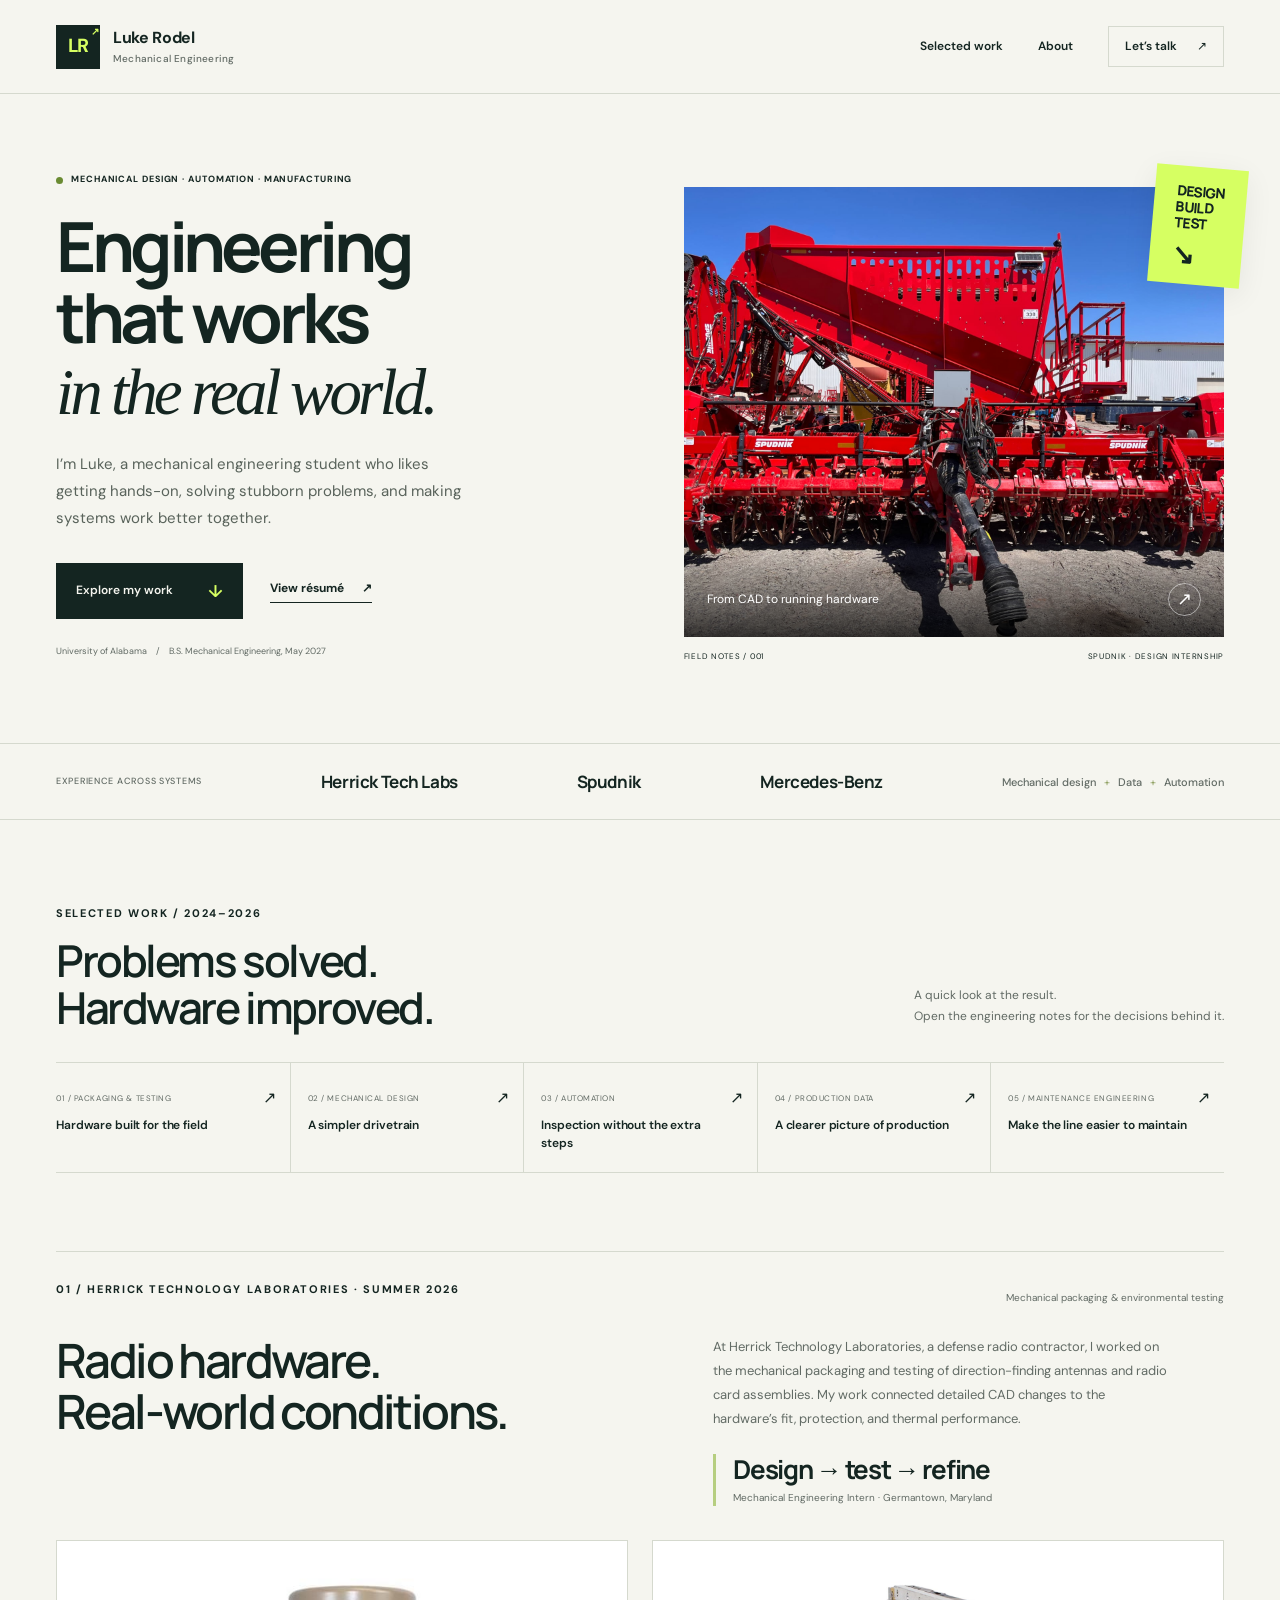
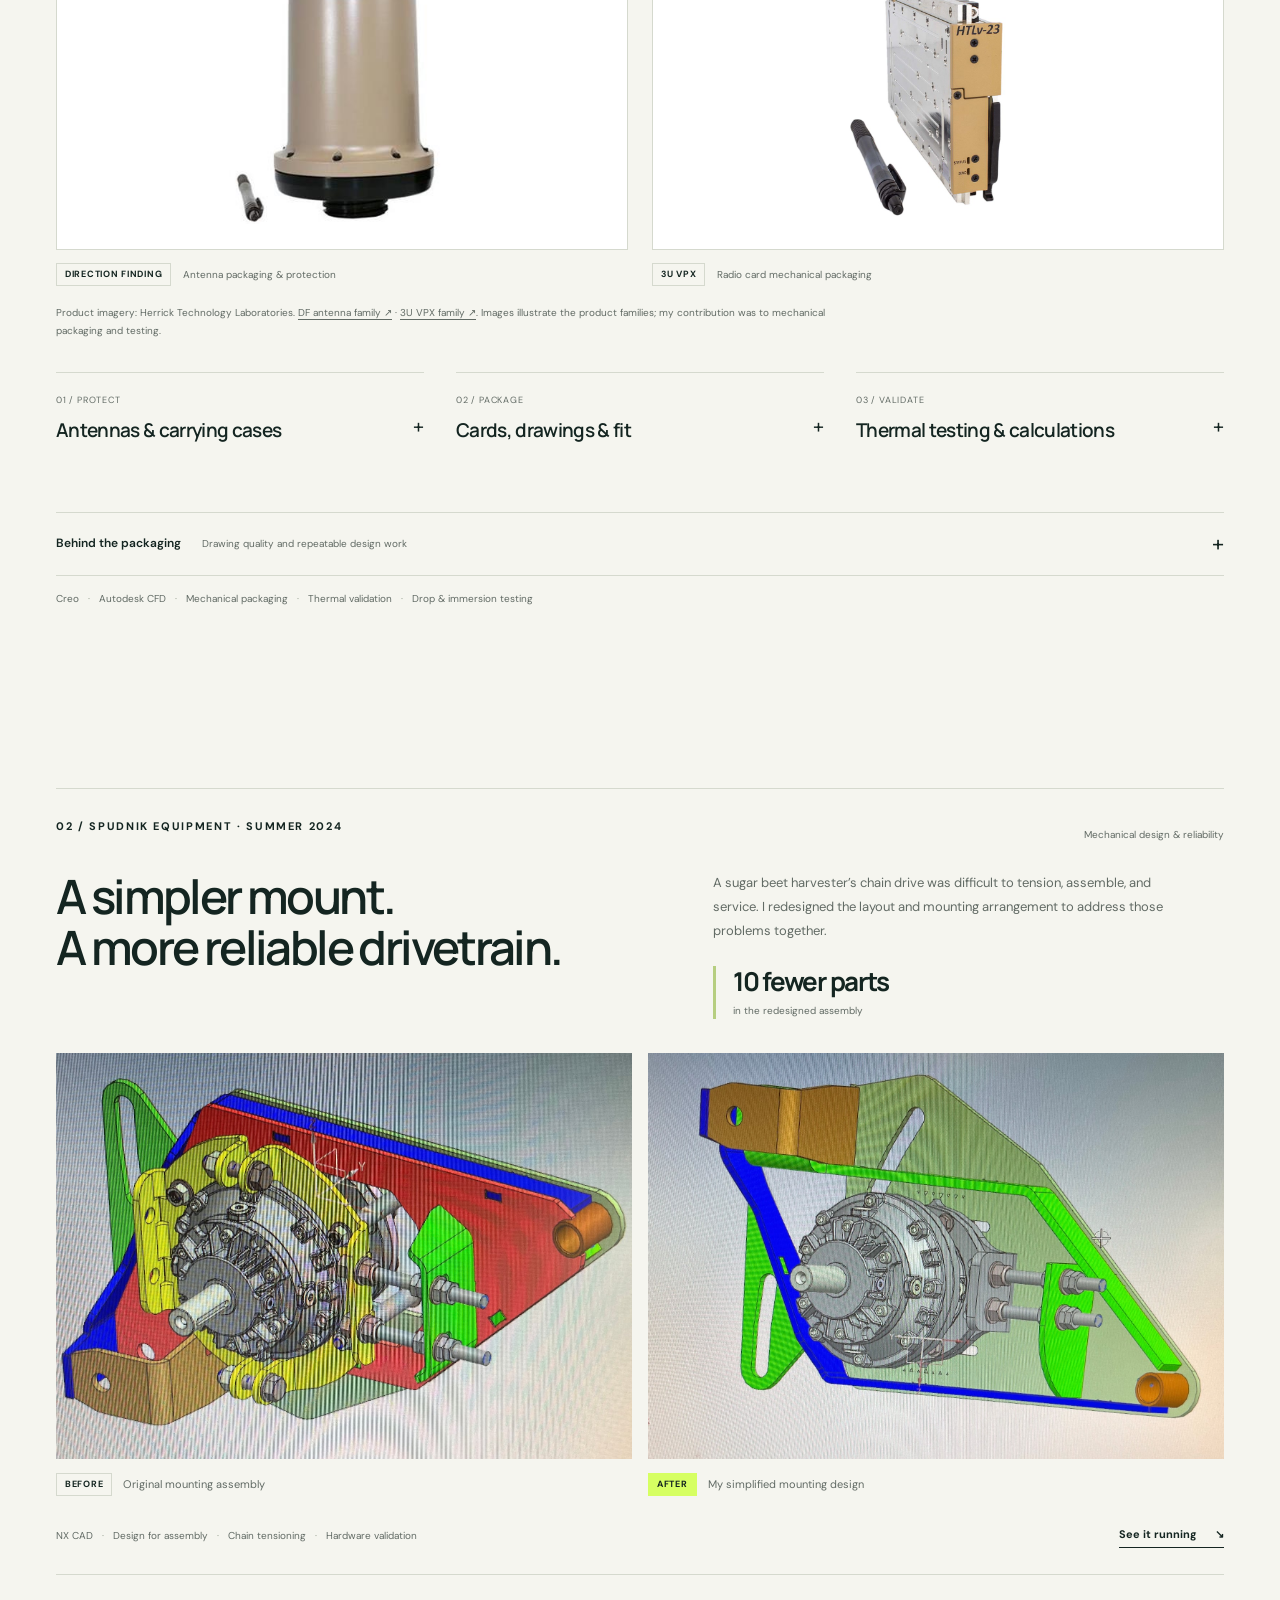
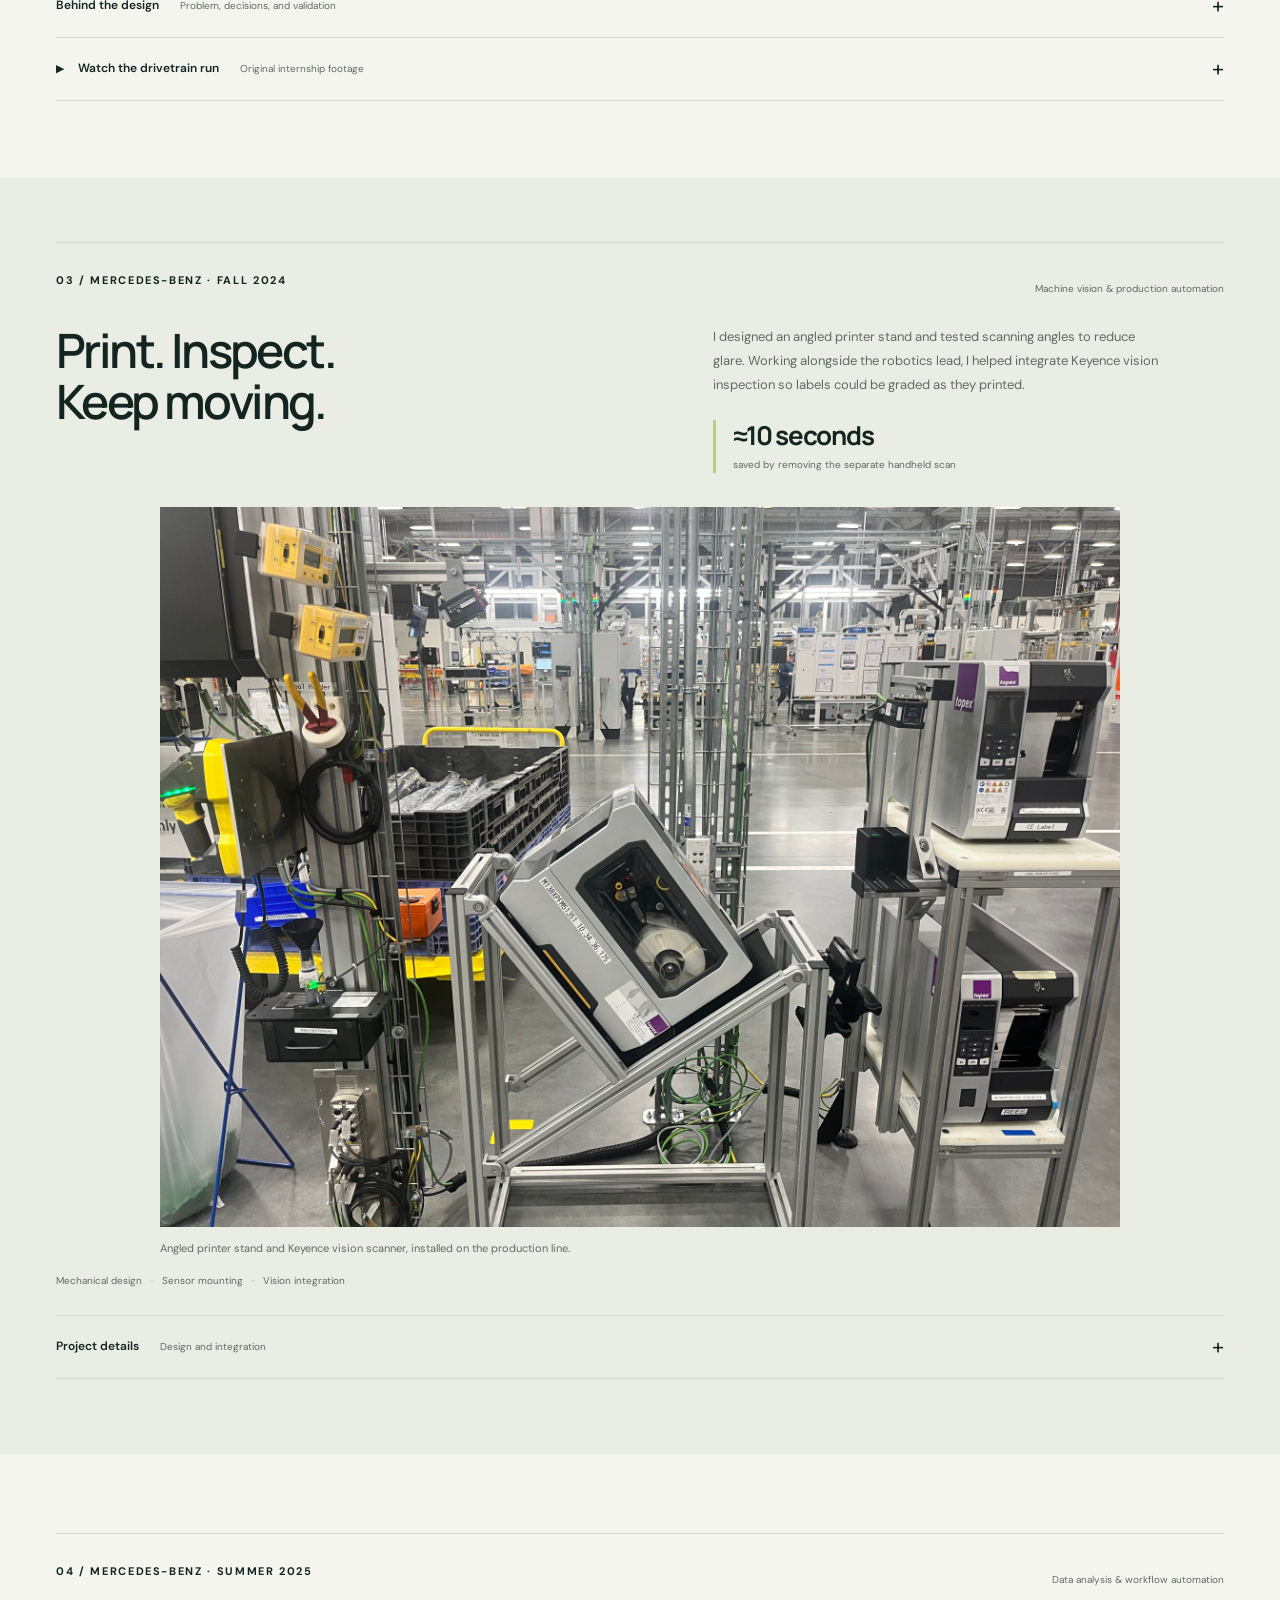
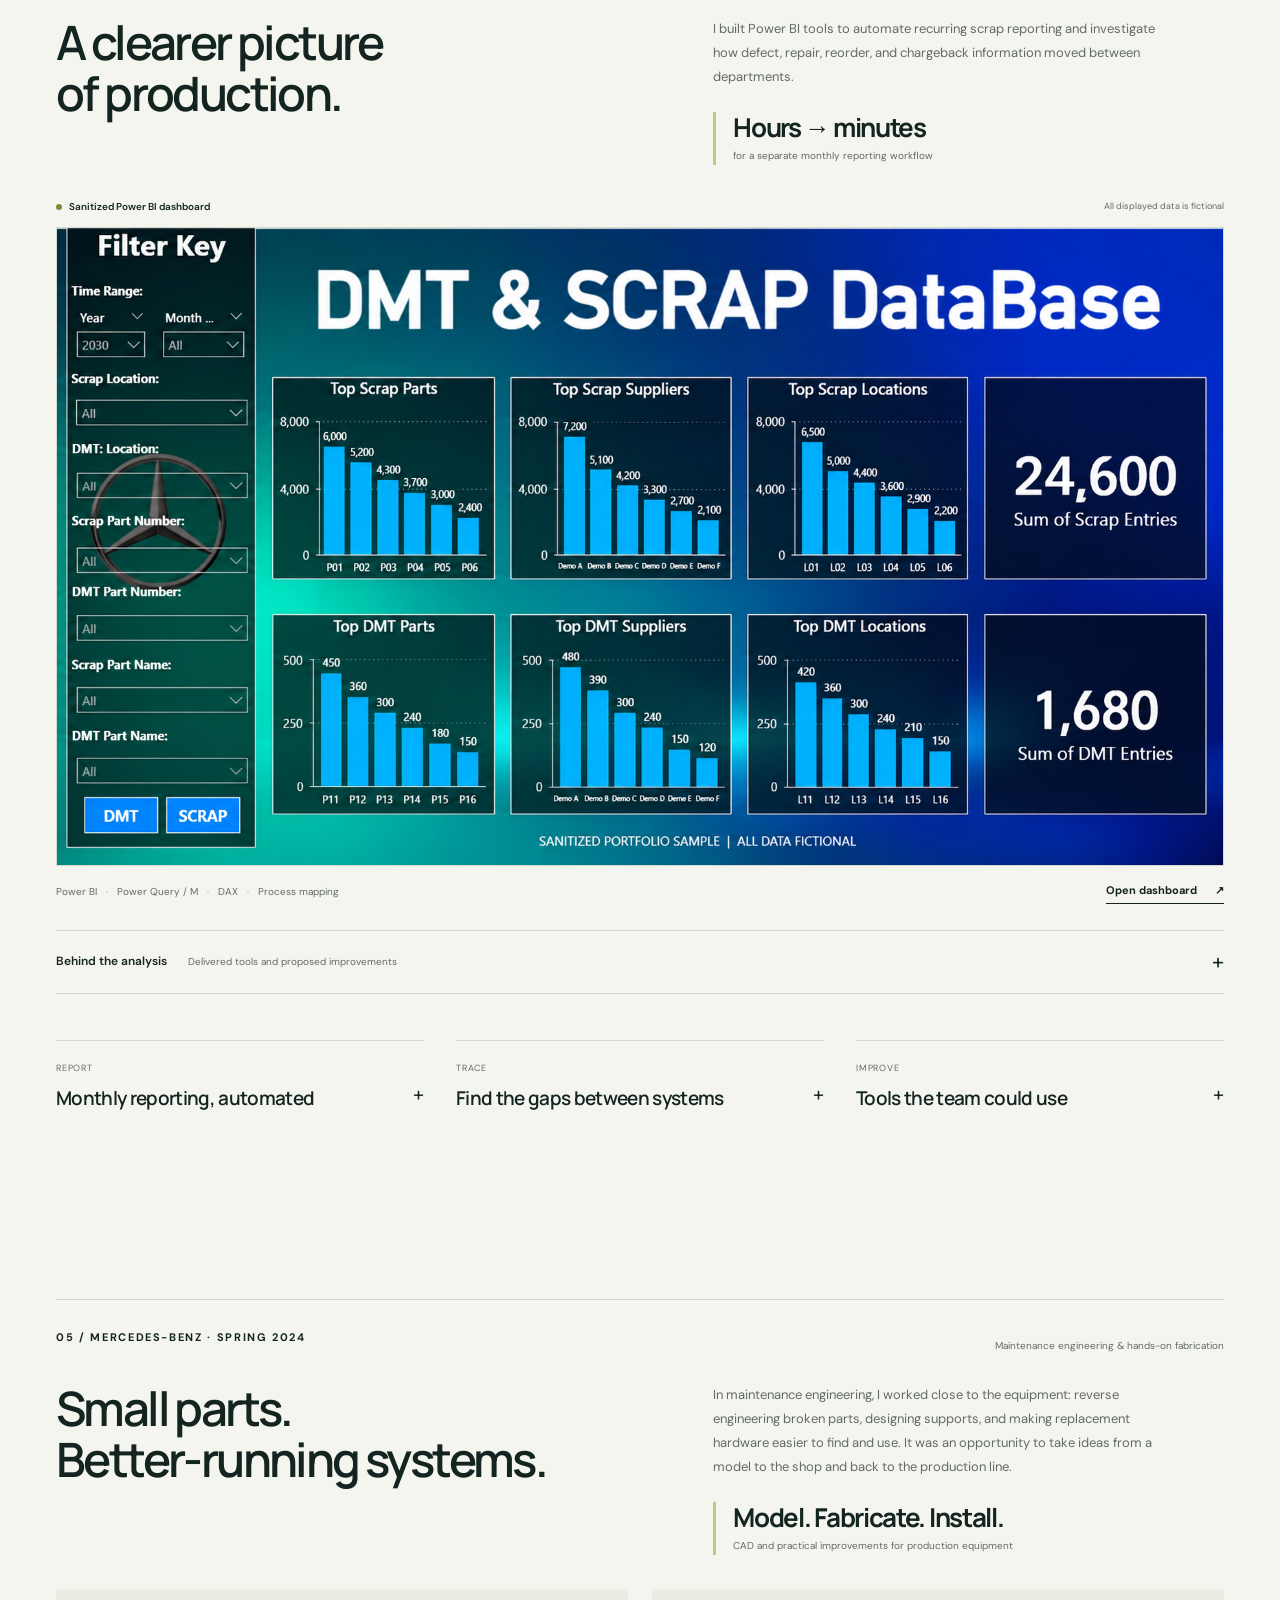
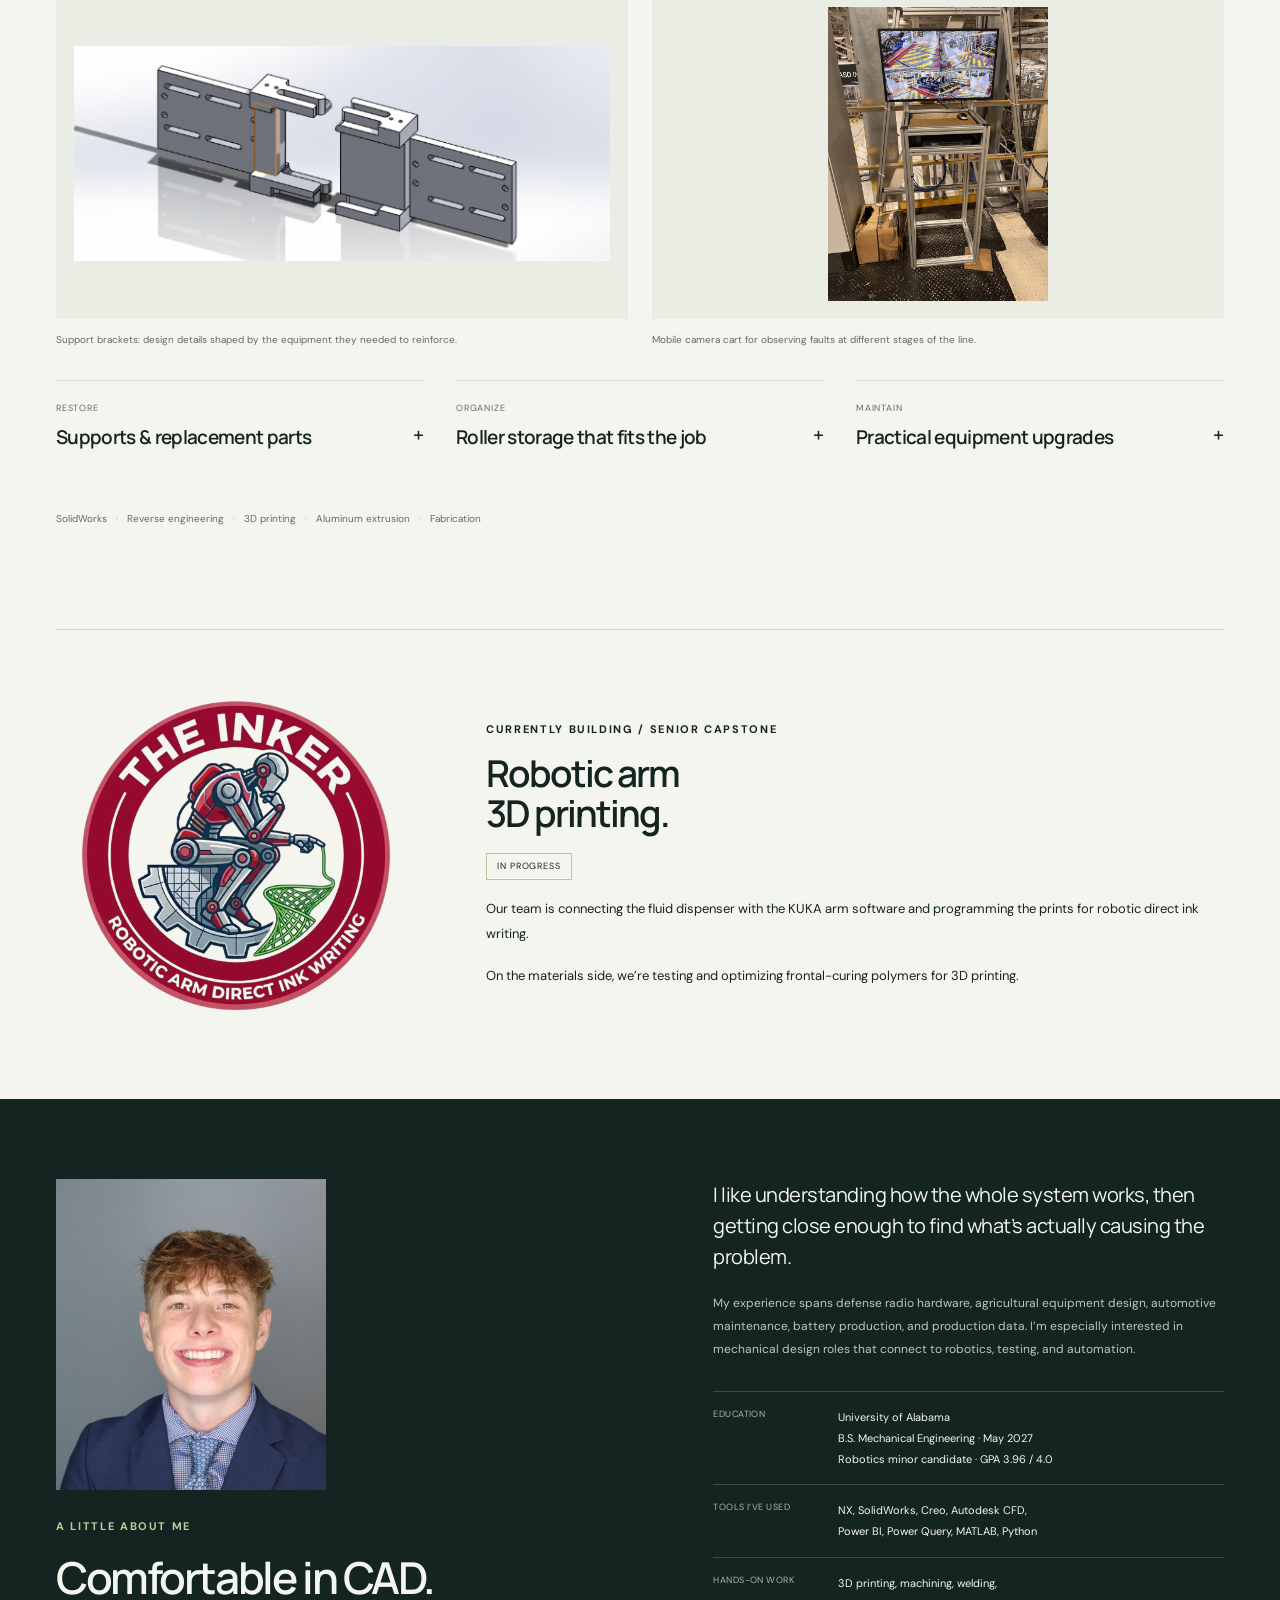
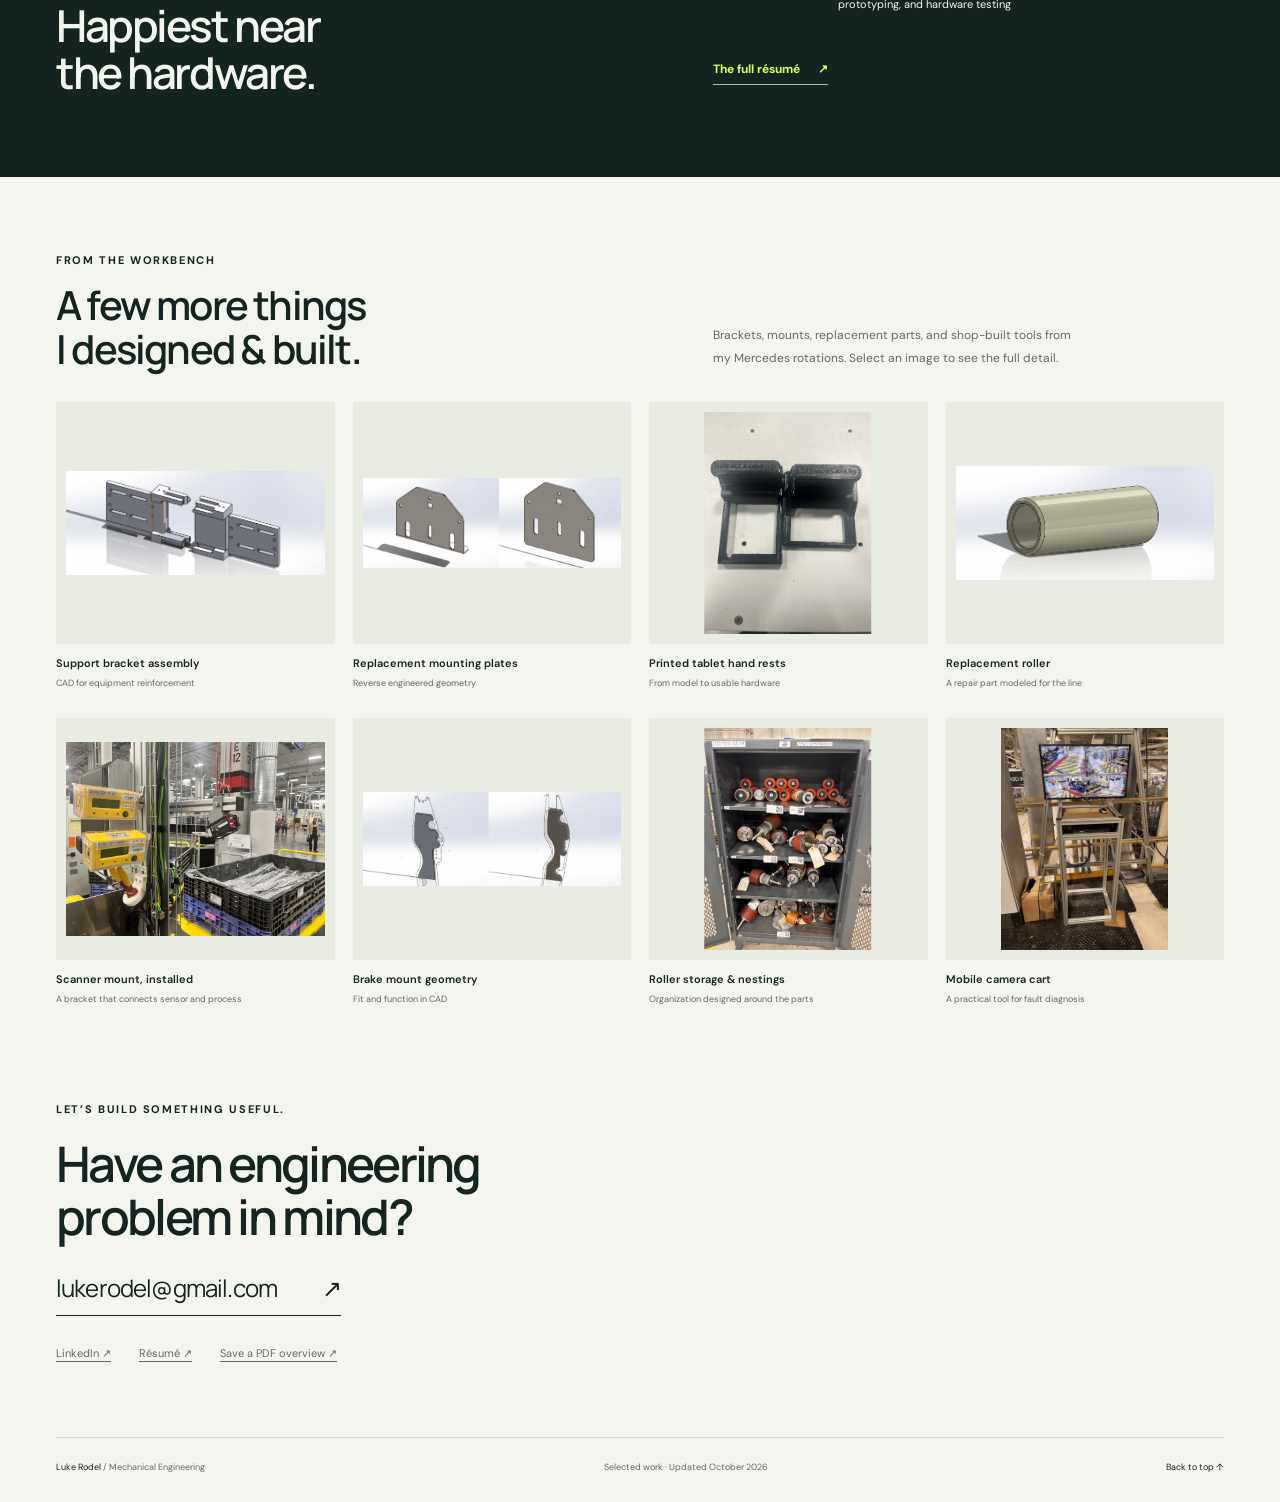
==== commit 2fe3a097: "Collapse internship summaries and update robotic printing capstone" ====
--- a/index.html
+++ b/index.html
@@ -35,9 +35,9 @@
       </div>
       <p class="photo-credit">Product imagery: Herrick Technology Laboratories. <a href="https://www.herricktechlabs.com/htl-products-and-solutions/mission-peripherals/" target="_blank" rel="noopener">DF antenna family ↗</a> · <a href="https://www.herricktechlabs.com/htl-products-and-solutions/3u-vpx/" target="_blank" rel="noopener">3U VPX family ↗</a>. Images illustrate the product families; my contribution was to mechanical packaging and testing.</p>
       <div class="contribution-grid">
-        <section><span class="item-number">01 / Protect</span><h3>Antennas & carrying cases</h3><p>I prepared antenna hardware for drop and immersion testing and designed custom carrying cases with calculated foam inserts to support transport and handling.</p></section>
-        <section><span class="item-number">02 / Package</span><h3>Cards, drawings & fit</h3><p>I updated drawings, repaired CAD models and bills of materials, and made mechanical packaging changes. I used Altium board layouts to coordinate the electronics with their mechanical envelopes.</p></section>
-        <section><span class="item-number">03 / Validate</span><h3>Thermal testing & calculations</h3><p>I performed physical thermal tests, calculations, and Autodesk CFD simulations to compare parts and support thermal testing standards. I also evaluated size, weight, power, and cost for RF assemblies.</p></section>
+        <details class="contribution-detail"><summary><span><span class="item-number">01 / Protect</span><strong class="contribution-title">Antennas & carrying cases</strong></span><span class="toggle" aria-hidden="true">+</span></summary><p>I prepared antenna hardware for drop and immersion testing and designed custom carrying cases with calculated foam inserts to support transport and handling.</p></details>
+        <details class="contribution-detail"><summary><span><span class="item-number">02 / Package</span><strong class="contribution-title">Cards, drawings & fit</strong></span><span class="toggle" aria-hidden="true">+</span></summary><p>I updated drawings, repaired CAD models and bills of materials, and made mechanical packaging changes. I used Altium board layouts to coordinate the electronics with their mechanical envelopes.</p></details>
+        <details class="contribution-detail"><summary><span><span class="item-number">03 / Validate</span><strong class="contribution-title">Thermal testing & calculations</strong></span><span class="toggle" aria-hidden="true">+</span></summary><p>I performed physical thermal tests, calculations, and Autodesk CFD simulations to compare parts and support thermal testing standards. I also evaluated size, weight, power, and cost for RF assemblies.</p></details>
       </div>
       <details class="engineering-notes"><summary><span>Behind the packaging <small>Drawing quality and repeatable design work</small></span><span class="toggle" aria-hidden="true">+</span></summary><div class="notes-grid"><section><h3>Keep the design record usable</h3><p>Repairing CAD references, drawings, and BOMs helped standardize the database and reduce downstream manufacturing errors. The work required attention to both the assembly and the documents used to build it.</p></section><section><h3>Automate recurring details</h3><p>I developed Creo .hol files for threaded inserts and automatic drawing callouts, making recurring design details faster to create and more consistent.</p></section></div></details>
       <div class="project-footer"><p>Creo <span>·</span> Autodesk CFD <span>·</span> Mechanical packaging <span>·</span> Thermal validation <span>·</span> Drop & immersion testing</p></div>
@@ -68,13 +68,13 @@
       </article>
     </section>
 
-    <article class="project wrap" id="data" aria-labelledby="data-title"><div class="project-heading"><p class="eyebrow">04 / Mercedes-Benz · Summer 2025</p><p class="project-discipline">Data analysis & workflow automation</p></div><div class="project-overview"><h2 id="data-title">A clearer picture<br>of production.</h2><div><p>I built Power BI tools to automate recurring scrap reporting and investigate how defect, repair, reorder, and chargeback information moved between departments.</p><div class="result"><strong>Hours → minutes</strong><span>for a separate monthly reporting workflow</span></div></div></div><div class="dashboard-intro"><p><span class="demo-dot" aria-hidden="true"></span> Sanitized Power BI dashboard</p><span>All displayed data is fictional</span></div><figure class="powerbi-example"><a href="assets/dmt-scrap-sanitized.png" target="_blank" rel="noopener" aria-label="Open the full-size sanitized DMT and scrap dashboard"><img src="assets/dmt-scrap-sanitized.png" width="1697" height="927" loading="lazy" alt="Sanitized view of my DMT and scrap Power BI dashboard, with six charts ranking fictional parts, suppliers, and locations and fictional totals of 24,600 scrap entries and 1,680 DMT entries"></a><figcaption><strong>All data shown is fictional.</strong> This image is an edited version of my dashboard screenshot. Supplier labels, part identifiers, locations, dates, values, and chart bars were replaced for this portfolio. Static image; the original Power BI report is not embedded. <a href="assets/dmt-scrap-sanitized.png" target="_blank" rel="noopener">View full-size dashboard ↗</a></figcaption></figure><div class="project-footer"><p>Power BI <span>·</span> Power Query / M <span>·</span> DAX <span>·</span> Process mapping</p><a class="text-link" href="dashboard.html" target="_blank" rel="noopener">Open dashboard <span aria-hidden="true">↗</span><span class="sr-only"> in new tab</span></a></div><details class="engineering-notes"><summary><span>Behind the analysis <small>Delivered tools and proposed improvements</small></span><span class="toggle" aria-hidden="true">+</span></summary><div class="notes-grid"><section><h3>Reporting automation</h3><p>A recurring monthly report depended on manual spreadsheet preparation. I built a Power BI reporting model to clean the inputs and generate charts, reducing preparation from roughly six hours to minutes.</p></section><section><h3>Traceability investigation</h3><p>In a related project, I combined scrap and supplier-defect information and investigated inconsistencies. I mapped how records moved between five systems and their owning departments, identifying where information could be lost or duplicated.</p></section><section><h3>What I delivered</h3><p>Reporting tools and a documented process map supported a proposal for a more connected scrap and reclaim workflow. The proposal is distinct from an implemented plant-wide system or a verified financial saving.</p></section><section><h3>About this dashboard image</h3><p>The layout comes from the Power BI dashboard I made to compare scrap and supplier-defect information. This portfolio image has been edited with fictional data throughout, including the chart values and bar heights. It shows the report’s structure without displaying the original supplier or production data.</p></section></div></details></article>
+    <article class="project wrap" id="data" aria-labelledby="data-title"><div class="project-heading"><p class="eyebrow">04 / Mercedes-Benz · Summer 2025</p><p class="project-discipline">Data analysis & workflow automation</p></div><div class="project-overview"><h2 id="data-title">A clearer picture<br>of production.</h2><div><p>I built Power BI tools to automate recurring scrap reporting and investigate how defect, repair, reorder, and chargeback information moved between departments.</p><div class="result"><strong>Hours → minutes</strong><span>for a separate monthly reporting workflow</span></div></div></div><div class="dashboard-intro"><p><span class="demo-dot" aria-hidden="true"></span> Sanitized Power BI dashboard</p><span>All displayed data is fictional</span></div><figure class="powerbi-example"><a href="assets/dmt-scrap-sanitized.png" target="_blank" rel="noopener" aria-label="Open the full-size sanitized DMT and scrap dashboard"><img src="assets/dmt-scrap-sanitized.png" width="1697" height="927" loading="lazy" alt="Sanitized view of my DMT and scrap Power BI dashboard, with six charts ranking fictional parts, suppliers, and locations and fictional totals of 24,600 scrap entries and 1,680 DMT entries"></a></figure><div class="project-footer"><p>Power BI <span>·</span> Power Query / M <span>·</span> DAX <span>·</span> Process mapping</p><a class="text-link" href="dashboard.html" target="_blank" rel="noopener">Open dashboard <span aria-hidden="true">↗</span><span class="sr-only"> in new tab</span></a></div><details class="engineering-notes"><summary><span>Behind the analysis <small>Delivered tools and proposed improvements</small></span><span class="toggle" aria-hidden="true">+</span></summary><div class="notes-grid"><section><h3>Reporting automation</h3><p>A recurring monthly report depended on manual spreadsheet preparation. I built a Power BI reporting model to clean the inputs and generate charts, reducing preparation from roughly six hours to minutes.</p></section><section><h3>Traceability investigation</h3><p>In a related project, I combined scrap and supplier-defect information and investigated inconsistencies. I mapped how records moved between five systems and their owning departments, identifying where information could be lost or duplicated.</p></section><section><h3>What I delivered</h3><p>Reporting tools and a documented process map supported a proposal for a more connected scrap and reclaim workflow. The proposal is distinct from an implemented plant-wide system or a verified financial saving.</p></section><section><h3>About this dashboard image</h3><p>The layout comes from the Power BI dashboard I made to compare scrap and supplier-defect information. This portfolio image has been edited with fictional data throughout, including the chart values and bar heights. It shows the report’s structure without displaying the original supplier or production data.</p></section></div></details></article>
 
 
       <div class="contribution-grid production-more wrap">
-        <section><span class="item-number">Report</span><h3>Monthly reporting, automated</h3><p>I replaced a complex spreadsheet workflow with Power BI data cleansing and chart generation, then embedded the interactive report in PowerPoint. Preparation went from roughly six hours to minutes.</p></section>
-        <section><span class="item-number">Trace</span><h3>Find the gaps between systems</h3><p>I brought scrap and supplier-defect data together, prioritized the largest issues, and traced the repair, reorder, and chargeback process across five systems. The investigation informed a proposal for a connected scrap management process.</p></section>
-        <section><span class="item-number">Improve</span><h3>Tools the team could use</h3><p>I supported part tracking, reporting, and process documentation, identified automation opportunities, co-developed agents with the Data Team, and led training sessions on AI tools for production workflows.</p></section>
+        <details class="contribution-detail"><summary><span><span class="item-number">Report</span><strong class="contribution-title">Monthly reporting, automated</strong></span><span class="toggle" aria-hidden="true">+</span></summary><p>I replaced a complex spreadsheet workflow with Power BI data cleansing and chart generation, then embedded the interactive report in PowerPoint. Preparation went from roughly six hours to minutes.</p></details>
+        <details class="contribution-detail"><summary><span><span class="item-number">Trace</span><strong class="contribution-title">Find the gaps between systems</strong></span><span class="toggle" aria-hidden="true">+</span></summary><p>I brought scrap and supplier-defect data together, prioritized the largest issues, and traced the repair, reorder, and chargeback process across five systems. The investigation informed a proposal for a connected scrap management process.</p></details>
+        <details class="contribution-detail"><summary><span><span class="item-number">Improve</span><strong class="contribution-title">Tools the team could use</strong></span><span class="toggle" aria-hidden="true">+</span></summary><p>I supported part tracking, reporting, and process documentation, identified automation opportunities, co-developed agents with the Data Team, and led training sessions on AI tools for production workflows.</p></details>
       </div>
 
 
@@ -82,11 +82,14 @@
       <div class="project-heading"><p class="eyebrow">05 / Mercedes-Benz · Spring 2024</p><p class="project-discipline">Maintenance engineering & hands-on fabrication</p></div>
       <div class="project-overview"><h2 id="maintenance-title">Small parts.<br>Better-running systems.</h2><div><p>In maintenance engineering, I worked close to the equipment: reverse engineering broken parts, designing supports, and making replacement hardware easier to find and use. It was an opportunity to take ideas from a model to the shop and back to the production line.</p><div class="result"><strong>Model. Fabricate. Install.</strong><span>CAD and practical improvements for production equipment</span></div></div></div>
       <div class="maintenance-pair"><figure><div class="maintenance-image"><img src="assets/support-brackets.png" loading="lazy" alt="CAD assembly of support brackets designed for production equipment"></div><figcaption>Support brackets: design details shaped by the equipment they needed to reinforce.</figcaption></figure><figure><div class="maintenance-image"><img src="assets/camera-cart.png" loading="lazy" alt="Mobile camera cart built from aluminum extrusion to diagnose production-line faults"></div><figcaption>Mobile camera cart for observing faults at different stages of the line.</figcaption></figure></div>
-      <div class="contribution-grid"><section><span class="item-number">Restore</span><h3>Supports & replacement parts</h3><p>I designed, fabricated, and installed support brackets for warped front-end mounts to address headlight and panel alignment. I also reverse engineered components such as rollers, mounting plates, and brake mounts.</p></section><section><span class="item-number">Organize</span><h3>Roller storage that fits the job</h3><p>I created dedicated roller nestings and a FIFO storage arrangement for lineside replacement parts, improving availability and organization while addressing pinch hazards and excess inventory.</p></section><section><span class="item-number">Maintain</span><h3>Practical equipment upgrades</h3><p>I designed tablet hand rests and a mobile camera cart, and supported improvement projects for vibration analysis, flow meters, and pit lighting, including proposals and vendor bids.</p></section></div>
+      <div class="contribution-grid"><details class="contribution-detail"><summary><span><span class="item-number">Restore</span><strong class="contribution-title">Supports & replacement parts</strong></span><span class="toggle" aria-hidden="true">+</span></summary><p>I designed, fabricated, and installed support brackets for warped front-end mounts to address headlight and panel alignment. I also reverse engineered components such as rollers, mounting plates, and brake mounts.</p></details><details class="contribution-detail"><summary><span><span class="item-number">Organize</span><strong class="contribution-title">Roller storage that fits the job</strong></span><span class="toggle" aria-hidden="true">+</span></summary><p>I created dedicated roller nestings and a FIFO storage arrangement for lineside replacement parts, improving availability and organization while addressing pinch hazards and excess inventory.</p></details><details class="contribution-detail"><summary><span><span class="item-number">Maintain</span><strong class="contribution-title">Practical equipment upgrades</strong></span><span class="toggle" aria-hidden="true">+</span></summary><p>I designed tablet hand rests and a mobile camera cart, and supported improvement projects for vibration analysis, flow meters, and pit lighting, including proposals and vendor bids.</p></details></div>
       <div class="project-footer"><p>SolidWorks <span>·</span> Reverse engineering <span>·</span> 3D printing <span>·</span> Aluminum extrusion <span>·</span> Fabrication</p></div>
     </article>
 
-    <section class="next-section wrap" aria-labelledby="next-title"><div><p class="eyebrow">Currently building / Senior capstone</p><h2 id="next-title">Robotic printing.<br>New engineering questions.</h2></div><div><span class="in-progress">In progress</span><p>My senior capstone involves a robotic arm and a direct ink writing end effector for non-planar polymer lattices.</p><p class="muted">This project brings my interest in mechanical design closer to robotics and automation. I’ll add prototypes and test results as the work develops.</p></div></section>
+    <section class="next-section wrap capstone-project" id="capstone" aria-labelledby="next-title">
+      <figure class="capstone-art"><img src="assets/the-inker.png" width="541" height="540" loading="lazy" alt="The Inker project emblem: a robotic arm printing a green lattice"></figure>
+      <div><p class="eyebrow">Currently building / Senior capstone</p><h2 id="next-title">Robotic arm<br>3D printing.</h2><span class="in-progress">In progress</span><p>Our team is connecting the fluid dispenser with the KUKA arm software and programming the prints for robotic direct ink writing.</p><p>On the materials side, we’re testing and optimizing frontal-curing polymers for 3D printing.</p></div>
+    </section>
 
     <section class="about-section" id="about"><div class="wrap about-layout"><div class="about-person"><figure class="headshot"><img src="assets/luke-rodel-headshot.jpg" width="1984" height="2976" loading="lazy" alt="Portrait of Luke Rodel"></figure><p class="eyebrow">A little about me</p><h2>Comfortable in CAD.<br>Happiest near<br>the hardware.</h2></div><div><p class="about-lead">I like understanding how the whole system works, then getting close enough to find what’s actually causing the problem.</p><p>My experience spans defense radio hardware, agricultural equipment design, automotive maintenance, battery production, and production data. I’m especially interested in mechanical design roles that connect to robotics, testing, and automation.</p><dl class="about-facts"><div><dt>Education</dt><dd>University of Alabama<br>B.S. Mechanical Engineering · May 2027<br>Robotics minor candidate · GPA 3.96 / 4.0</dd></div><div><dt>Tools I’ve used</dt><dd>NX, SolidWorks, Creo, Autodesk CFD,<br>Power BI, Power Query, MATLAB, Python</dd></div><div><dt>Hands-on work</dt><dd>3D printing, machining, welding,<br>prototyping, and hardware testing</dd></div></dl><a class="text-link" href="assets/luke-rodel-resume.pdf" target="_blank" rel="noopener">The full résumé <span aria-hidden="true">↗</span><span class="sr-only"> (PDF, opens in new tab)</span></a></div></div></section>
 
--- a/styles.css
+++ b/styles.css
@@ -69,3 +69,16 @@
 .powerbi-example{margin:0}.powerbi-example>a{display:block;border:1px solid var(--line)}.powerbi-example img{display:block;width:100%;height:auto}.powerbi-example figcaption{font-size:11px;color:var(--muted);line-height:1.8;padding-top:13px;max-width:950px}.powerbi-example figcaption strong{color:var(--ink)}.powerbi-example figcaption a{text-decoration:underline;text-underline-offset:3px;white-space:nowrap}@media(max-width:760px){.powerbi-example figcaption{font-size:10px}}
 
 .vision-photo-single{max-width:960px;margin-inline:auto}.vision-photo-single>a{display:block}.vision-photo-single img{display:block;width:100%;height:auto}.vision-photo-single figcaption{padding-top:12px;font-size:11px;line-height:1.7;color:var(--muted)}@media(max-width:760px){.vision-photo-single figcaption{font-size:10px}}
+
+.contribution-grid{align-items:start}
+.contribution-detail{border-top:1px solid var(--line)}
+.contribution-detail summary{align-items:flex-start;min-height:115px;padding-block:20px;gap:16px}
+.contribution-detail .item-number{display:block;font-weight:400}
+.contribution-title{display:block;font-family:var(--display);font-size:19px;font-weight:600;letter-spacing:-.035em;line-height:1.3;margin-top:10px}
+.contribution-detail .toggle{flex-shrink:0;font-size:20px;line-height:1;margin-top:23px;font-weight:400}
+.contribution-detail>p{padding-bottom:24px}
+.capstone-project{grid-template-columns:minmax(230px,360px) minmax(0,1fr);align-items:center;justify-content:center}
+.capstone-art{width:100%;max-width:340px;margin-inline:auto}
+.capstone-art img{width:100%;height:auto;object-fit:contain}
+.capstone-project h2{margin-bottom:18px}
+@media(max-width:760px){.contribution-detail summary{min-height:0;padding-block:17px}.contribution-title{font-size:20px}.contribution-detail>p{padding-bottom:20px}.capstone-project{grid-template-columns:1fr;gap:28px}.capstone-art{max-width:240px}.capstone-project h2{font-size:33px}}
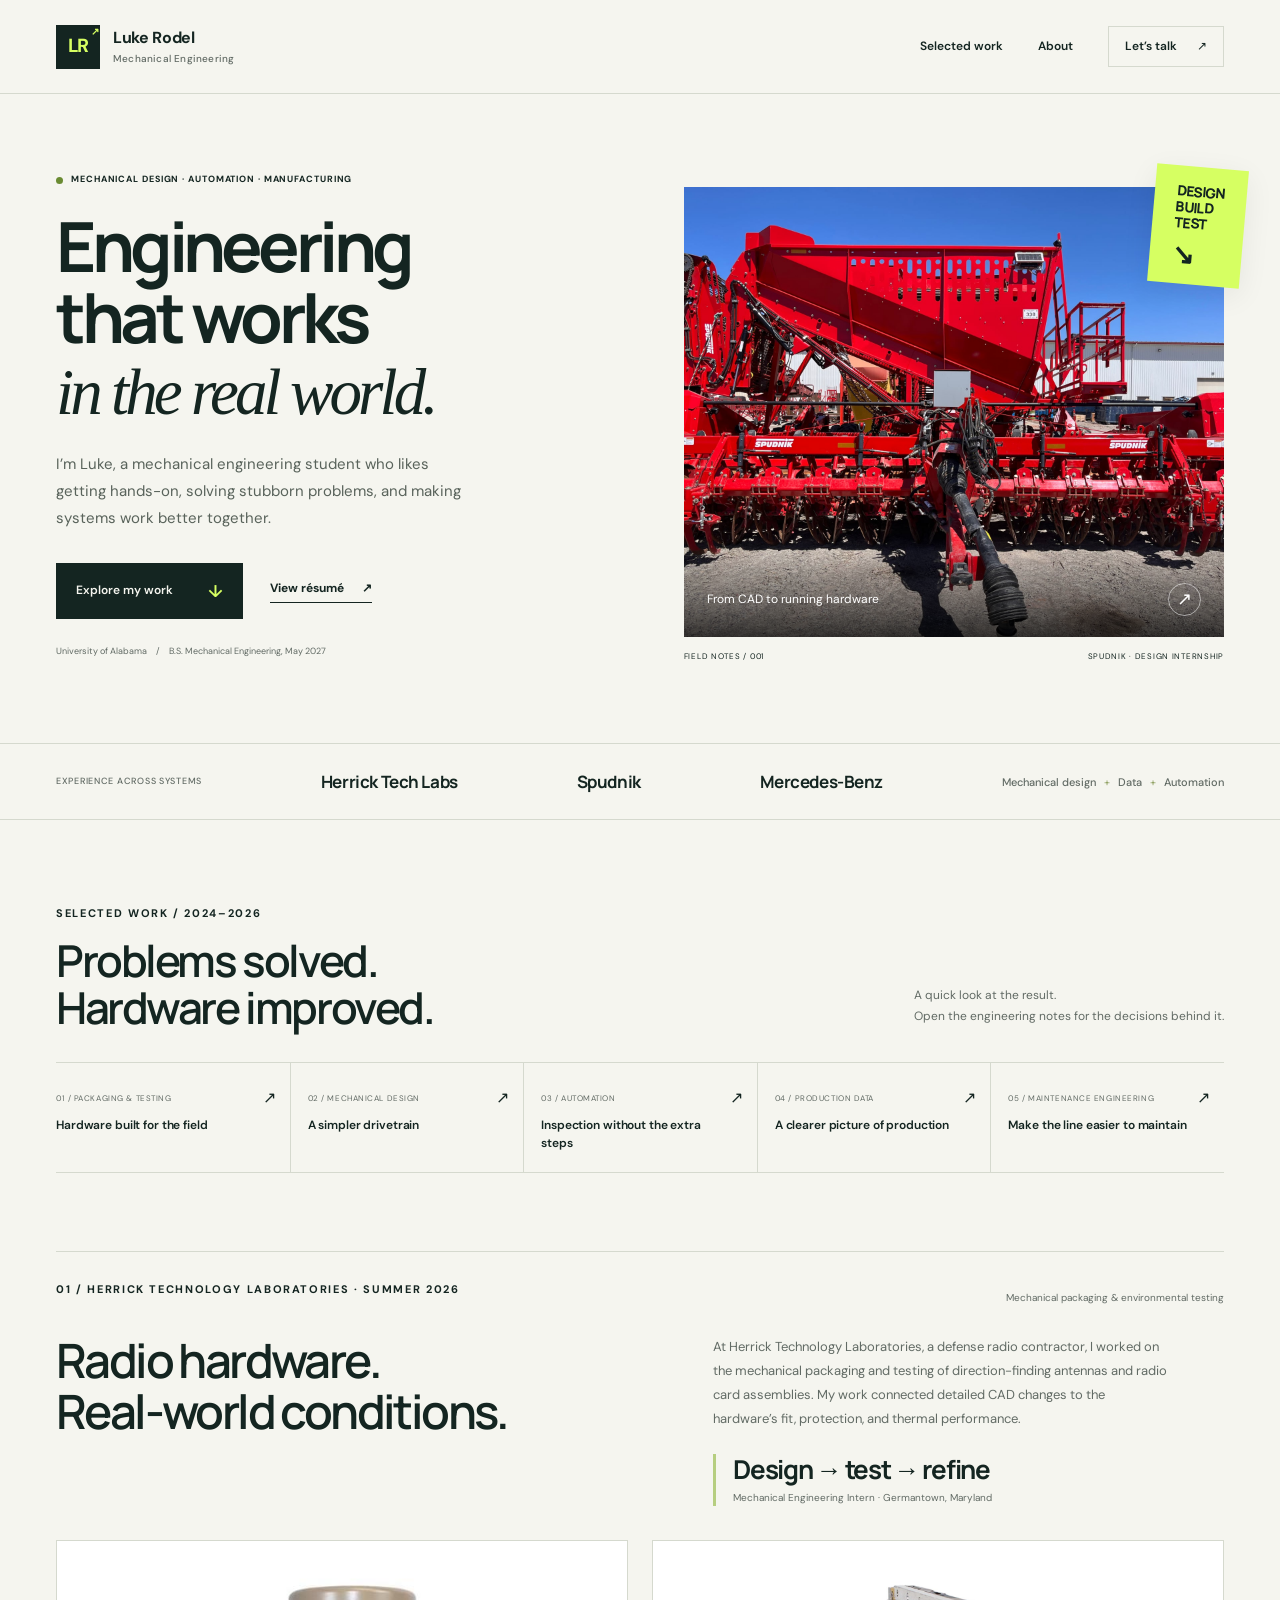
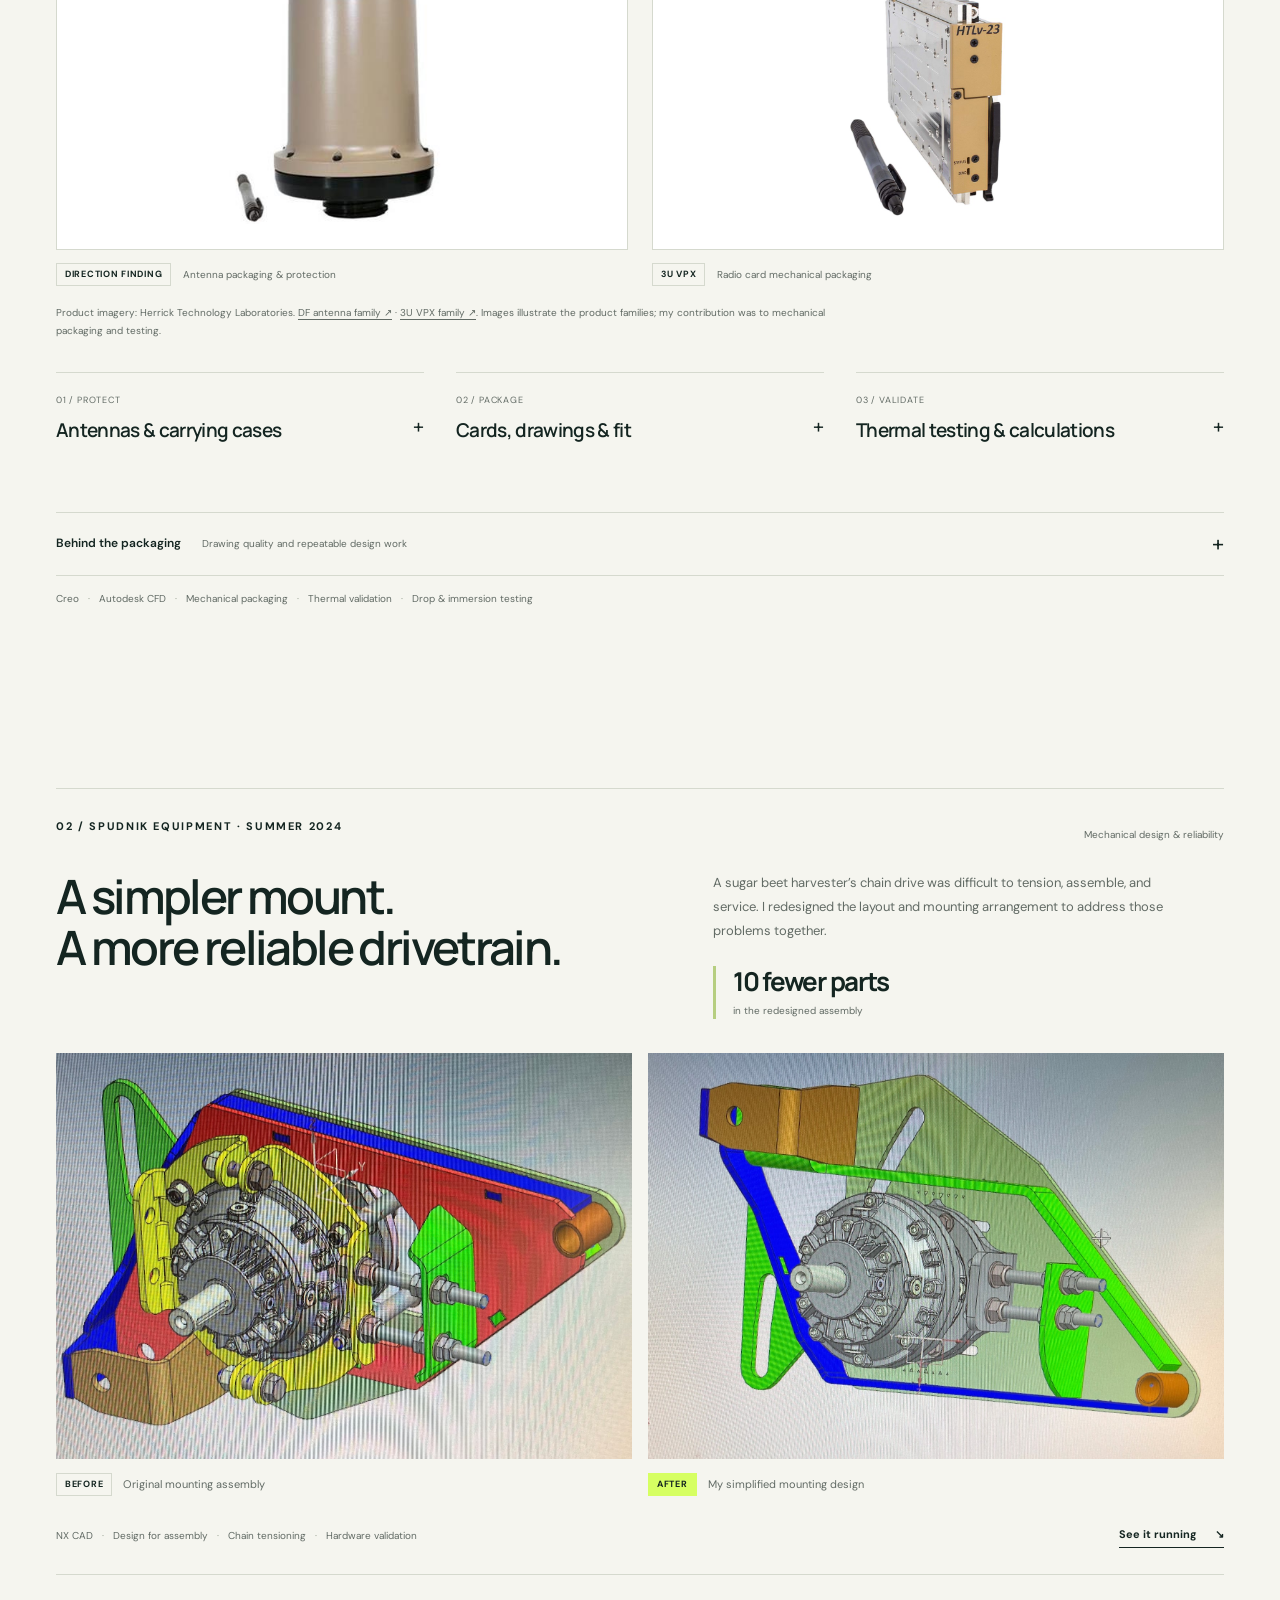
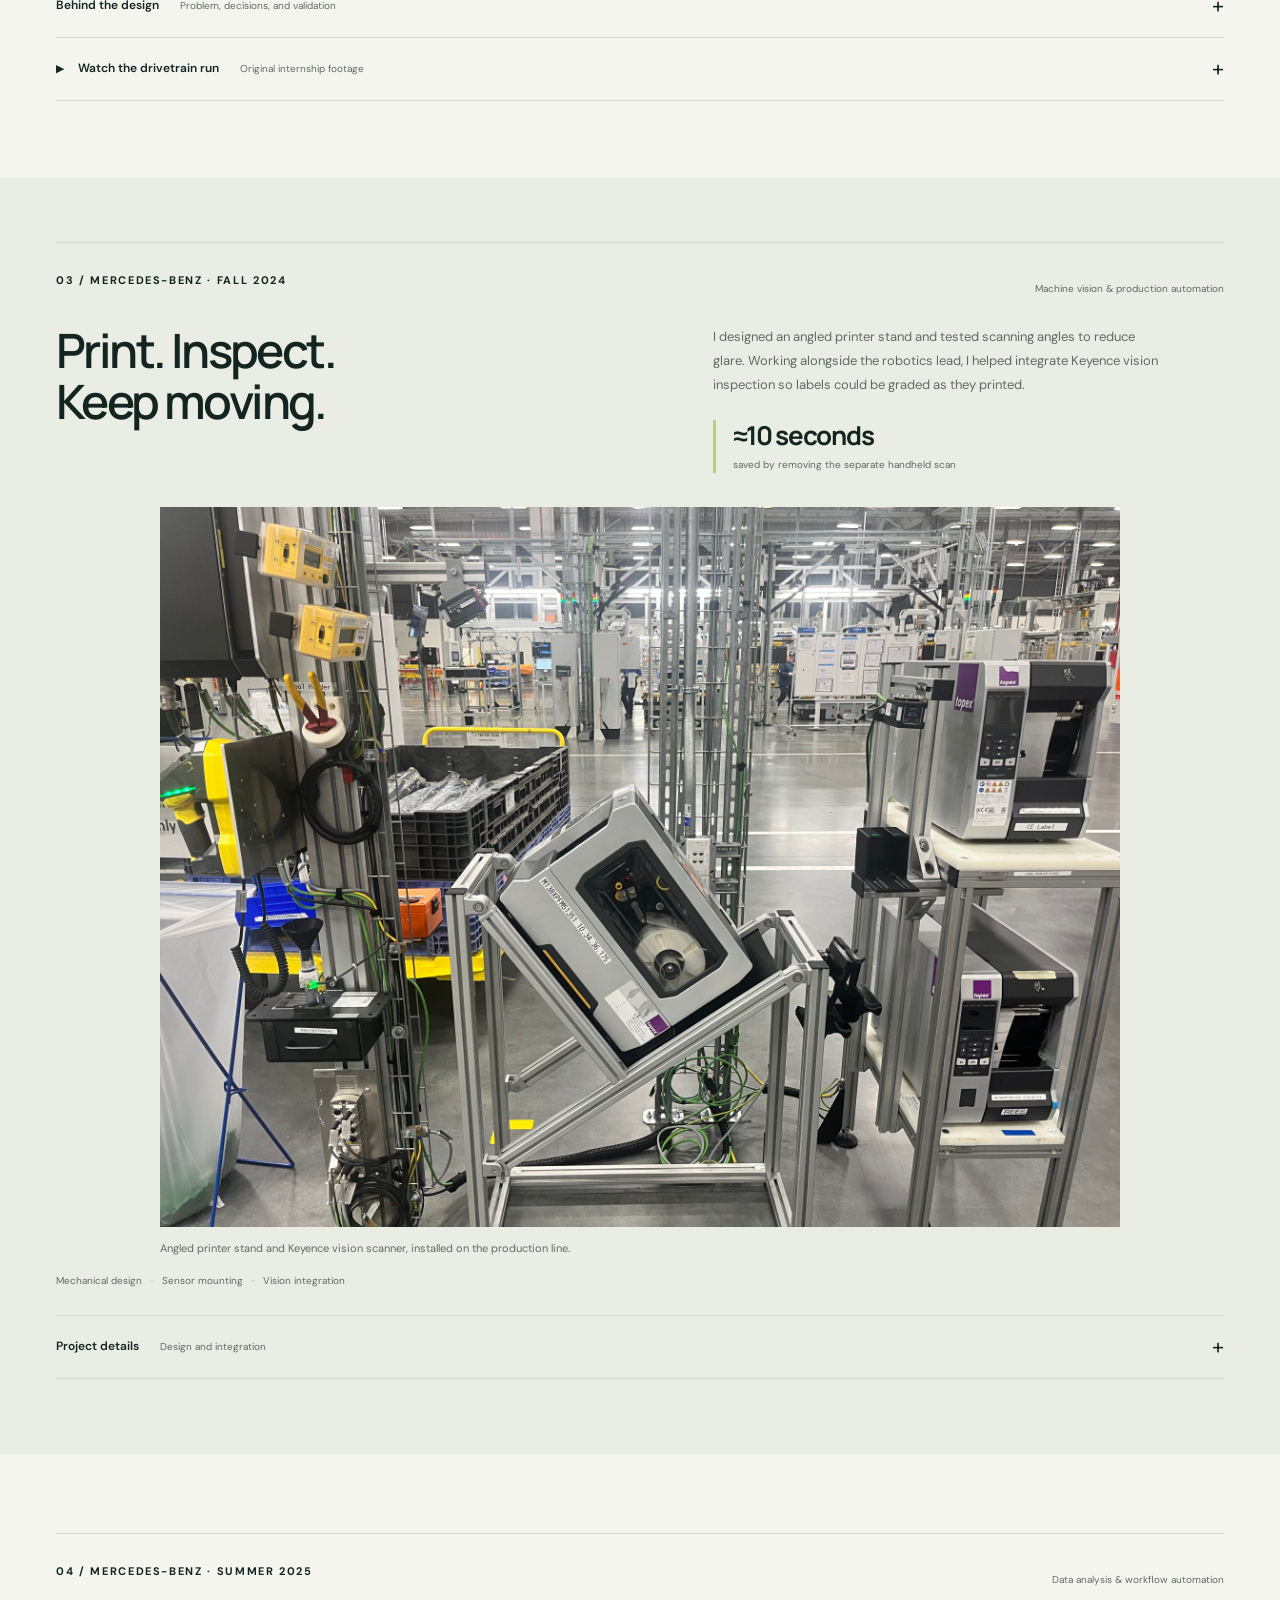
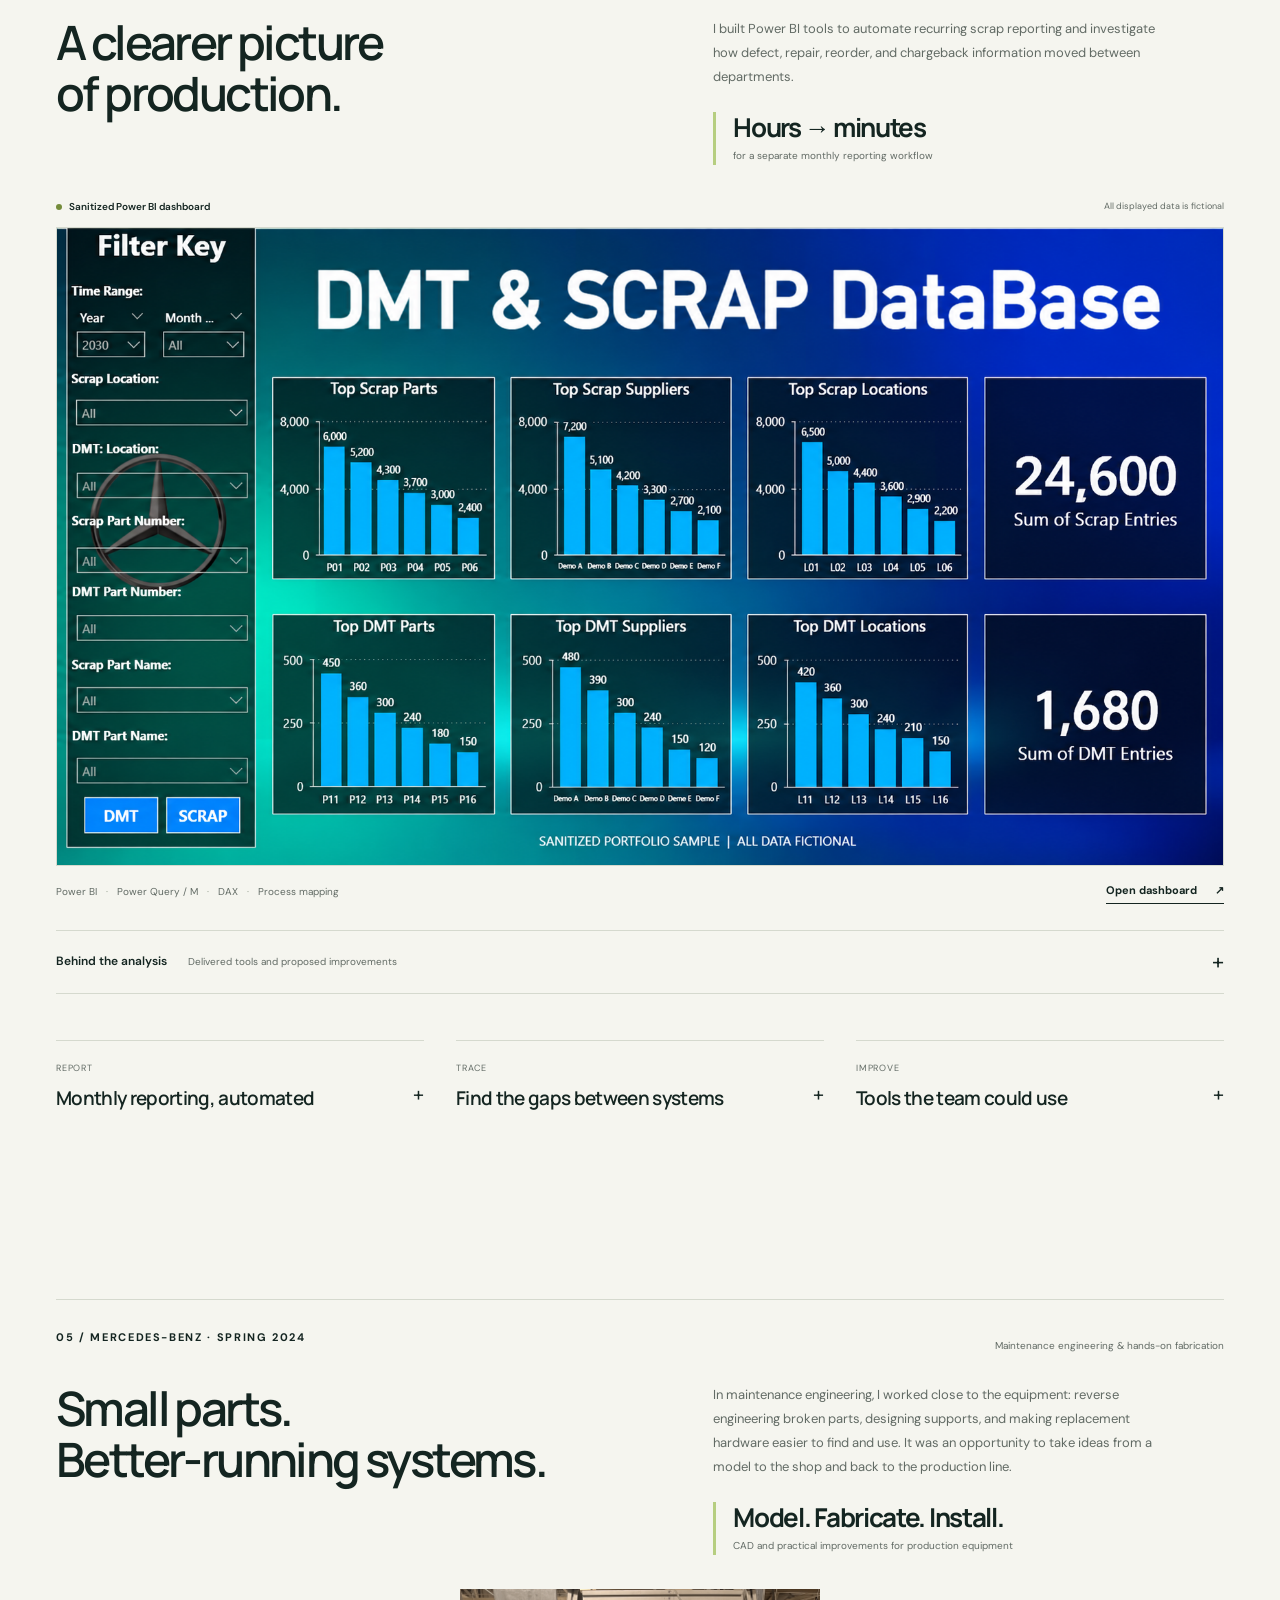
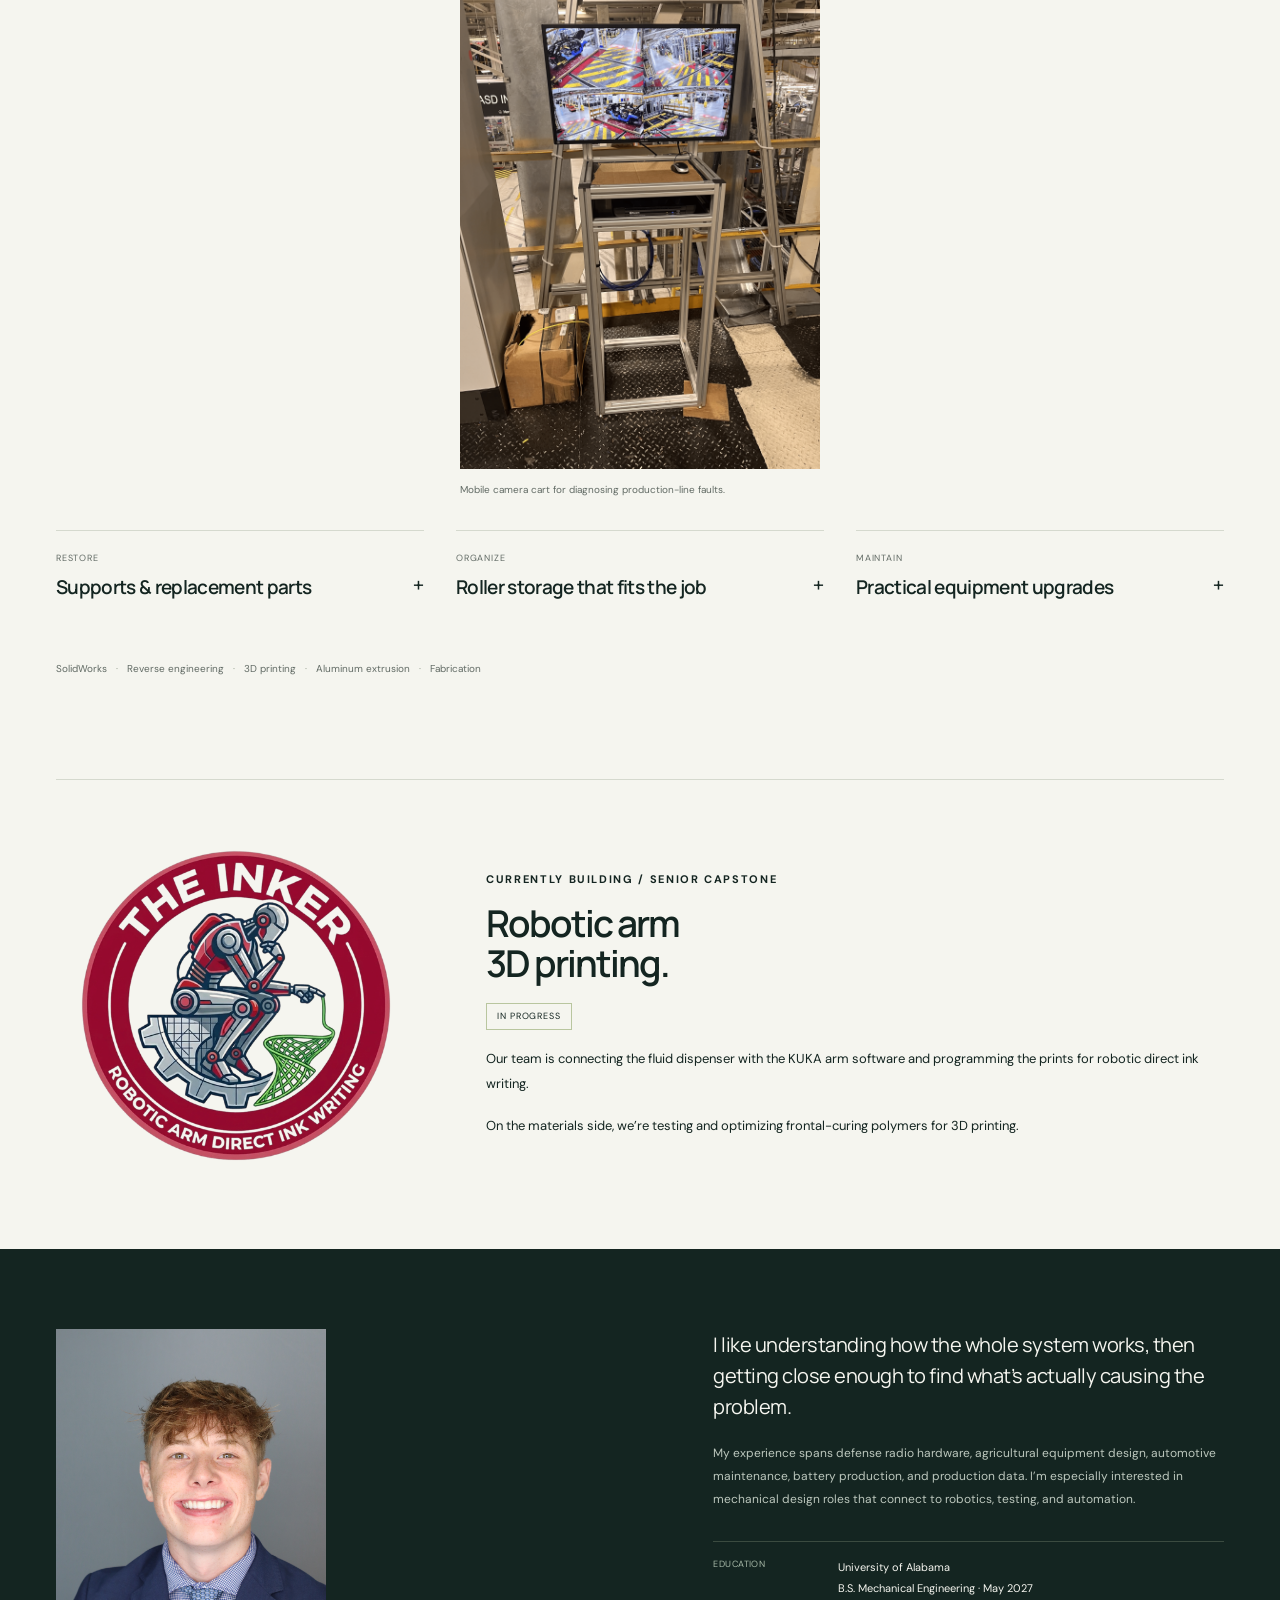
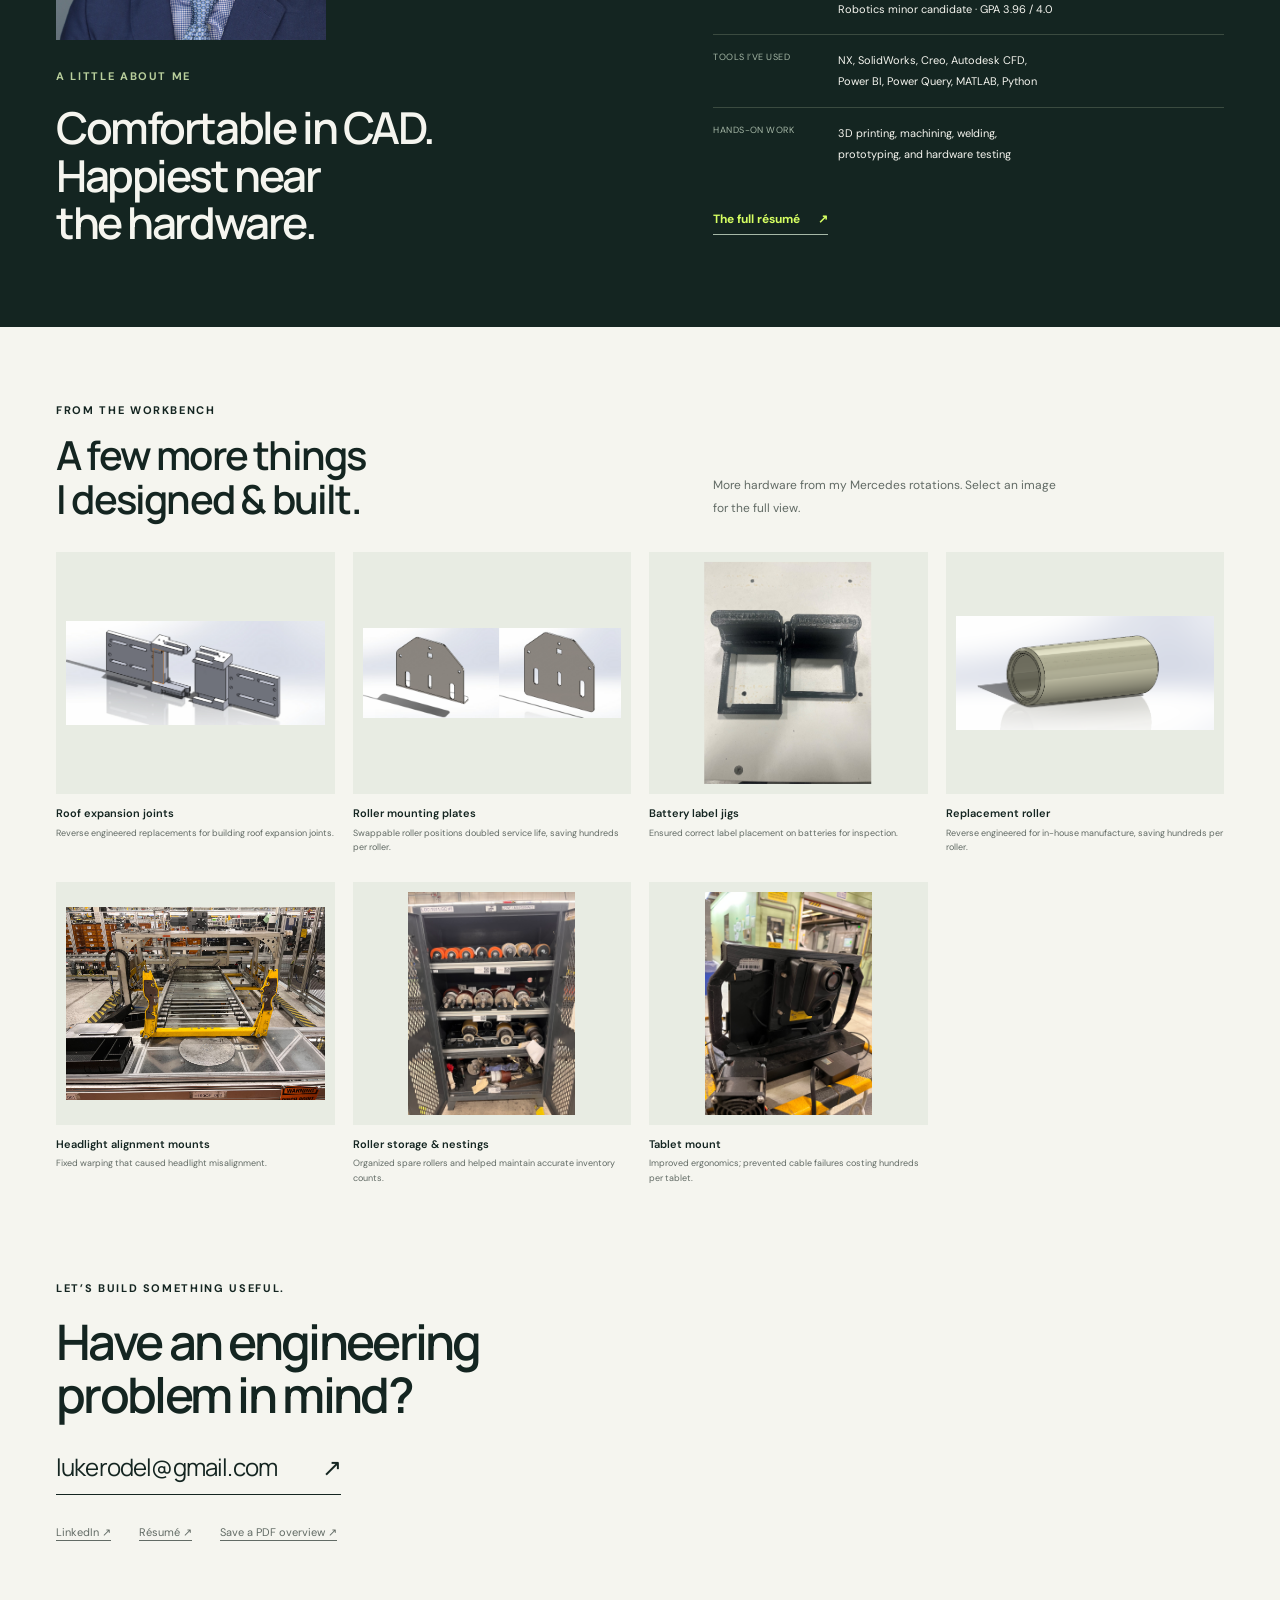
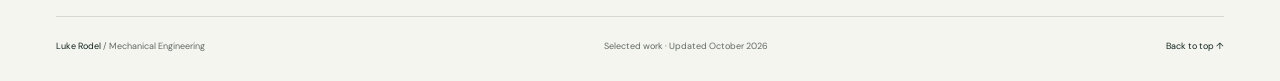
==== commit 300f28b8: "Correct project gallery captions and show installed hardware" ====
--- a/index.html
+++ b/index.html
@@ -81,8 +81,8 @@
     <article class="project wrap" id="maintenance" aria-labelledby="maintenance-title">
       <div class="project-heading"><p class="eyebrow">05 / Mercedes-Benz · Spring 2024</p><p class="project-discipline">Maintenance engineering & hands-on fabrication</p></div>
       <div class="project-overview"><h2 id="maintenance-title">Small parts.<br>Better-running systems.</h2><div><p>In maintenance engineering, I worked close to the equipment: reverse engineering broken parts, designing supports, and making replacement hardware easier to find and use. It was an opportunity to take ideas from a model to the shop and back to the production line.</p><div class="result"><strong>Model. Fabricate. Install.</strong><span>CAD and practical improvements for production equipment</span></div></div></div>
-      <div class="maintenance-pair"><figure><div class="maintenance-image"><img src="assets/support-brackets.png" loading="lazy" alt="CAD assembly of support brackets designed for production equipment"></div><figcaption>Support brackets: design details shaped by the equipment they needed to reinforce.</figcaption></figure><figure><div class="maintenance-image"><img src="assets/camera-cart.png" loading="lazy" alt="Mobile camera cart built from aluminum extrusion to diagnose production-line faults"></div><figcaption>Mobile camera cart for observing faults at different stages of the line.</figcaption></figure></div>
-      <div class="contribution-grid"><details class="contribution-detail"><summary><span><span class="item-number">Restore</span><strong class="contribution-title">Supports & replacement parts</strong></span><span class="toggle" aria-hidden="true">+</span></summary><p>I designed, fabricated, and installed support brackets for warped front-end mounts to address headlight and panel alignment. I also reverse engineered components such as rollers, mounting plates, and brake mounts.</p></details><details class="contribution-detail"><summary><span><span class="item-number">Organize</span><strong class="contribution-title">Roller storage that fits the job</strong></span><span class="toggle" aria-hidden="true">+</span></summary><p>I created dedicated roller nestings and a FIFO storage arrangement for lineside replacement parts, improving availability and organization while addressing pinch hazards and excess inventory.</p></details><details class="contribution-detail"><summary><span><span class="item-number">Maintain</span><strong class="contribution-title">Practical equipment upgrades</strong></span><span class="toggle" aria-hidden="true">+</span></summary><p>I designed tablet hand rests and a mobile camera cart, and supported improvement projects for vibration analysis, flow meters, and pit lighting, including proposals and vendor bids.</p></details></div>
+      <figure class="maintenance-feature"><img src="assets/camera-cart.png" width="3024" height="4032" loading="lazy" alt="Mobile camera cart built from aluminum extrusion to diagnose production-line faults"><figcaption>Mobile camera cart for diagnosing production-line faults.</figcaption></figure>
+      <div class="contribution-grid"><details class="contribution-detail"><summary><span><span class="item-number">Restore</span><strong class="contribution-title">Supports & replacement parts</strong></span><span class="toggle" aria-hidden="true">+</span></summary><p>I corrected warped front-end mounts that caused headlight misalignment and reverse engineered building roof expansion joints, replacement rollers, and roller mounting plates.</p></details><details class="contribution-detail"><summary><span><span class="item-number">Organize</span><strong class="contribution-title">Roller storage that fits the job</strong></span><span class="toggle" aria-hidden="true">+</span></summary><p>I created roller nestings and organized lineside storage to make replacement parts easier to find and inventory counts easier to maintain.</p></details><details class="contribution-detail"><summary><span><span class="item-number">Maintain</span><strong class="contribution-title">Practical equipment upgrades</strong></span><span class="toggle" aria-hidden="true">+</span></summary><p>I designed tablet mounts to improve ergonomics and prevent cable damage, plus a mobile camera cart for fault diagnosis. I also supported vibration analysis, flow-meter, and pit-lighting improvements.</p></details></div>
       <div class="project-footer"><p>SolidWorks <span>·</span> Reverse engineering <span>·</span> 3D printing <span>·</span> Aluminum extrusion <span>·</span> Fabrication</p></div>
     </article>
 
@@ -93,7 +93,7 @@
 
     <section class="about-section" id="about"><div class="wrap about-layout"><div class="about-person"><figure class="headshot"><img src="assets/luke-rodel-headshot.jpg" width="1984" height="2976" loading="lazy" alt="Portrait of Luke Rodel"></figure><p class="eyebrow">A little about me</p><h2>Comfortable in CAD.<br>Happiest near<br>the hardware.</h2></div><div><p class="about-lead">I like understanding how the whole system works, then getting close enough to find what’s actually causing the problem.</p><p>My experience spans defense radio hardware, agricultural equipment design, automotive maintenance, battery production, and production data. I’m especially interested in mechanical design roles that connect to robotics, testing, and automation.</p><dl class="about-facts"><div><dt>Education</dt><dd>University of Alabama<br>B.S. Mechanical Engineering · May 2027<br>Robotics minor candidate · GPA 3.96 / 4.0</dd></div><div><dt>Tools I’ve used</dt><dd>NX, SolidWorks, Creo, Autodesk CFD,<br>Power BI, Power Query, MATLAB, Python</dd></div><div><dt>Hands-on work</dt><dd>3D printing, machining, welding,<br>prototyping, and hardware testing</dd></div></dl><a class="text-link" href="assets/luke-rodel-resume.pdf" target="_blank" rel="noopener">The full résumé <span aria-hidden="true">↗</span><span class="sr-only"> (PDF, opens in new tab)</span></a></div></div></section>
 
-    <section class="parts-gallery wrap" id="parts" aria-labelledby="parts-title"><div class="gallery-heading"><div><p class="eyebrow">From the workbench</p><h2 id="parts-title">A few more things<br>I designed & built.</h2></div><p>Brackets, mounts, replacement parts, and shop-built tools from my Mercedes rotations. Select an image to see the full detail.</p></div><div class="parts-grid"><figure><a href="assets/support-brackets.png" target="_blank" rel="noopener" aria-label="Open full image: Support bracket assembly"><div class="gallery-image"><img src="assets/support-brackets.png" loading="lazy" alt="Support bracket assembly"></div></a><figcaption><strong>Support bracket assembly</strong><span>CAD for equipment reinforcement</span></figcaption></figure><figure><a href="assets/mounting-plates.png" target="_blank" rel="noopener" aria-label="Open full image: Replacement mounting plates"><div class="gallery-image"><img src="assets/mounting-plates.png" loading="lazy" alt="Replacement mounting plates"></div></a><figcaption><strong>Replacement mounting plates</strong><span>Reverse engineered geometry</span></figcaption></figure><figure><a href="assets/printed-hand-rests.jpg" target="_blank" rel="noopener" aria-label="Open full image: Printed tablet hand rests"><div class="gallery-image rotated-photo"><img src="assets/printed-hand-rests.jpg" loading="lazy" alt="Printed tablet hand rests"></div></a><figcaption><strong>Printed tablet hand rests</strong><span>From model to usable hardware</span></figcaption></figure><figure><a href="assets/replacement-roller.png" target="_blank" rel="noopener" aria-label="Open full image: Replacement roller"><div class="gallery-image"><img src="assets/replacement-roller.png" loading="lazy" alt="Replacement roller"></div></a><figcaption><strong>Replacement roller</strong><span>A repair part modeled for the line</span></figcaption></figure><figure><a href="assets/scanner-mount.jpg" target="_blank" rel="noopener" aria-label="Open full image: Scanner mount, installed"><div class="gallery-image"><img src="assets/scanner-mount.jpg" loading="lazy" alt="Scanner mount, installed"></div></a><figcaption><strong>Scanner mount, installed</strong><span>A bracket that connects sensor and process</span></figcaption></figure><figure><a href="assets/brake-mount.png" target="_blank" rel="noopener" aria-label="Open full image: Brake mount geometry"><div class="gallery-image"><img src="assets/brake-mount.png" loading="lazy" alt="Brake mount geometry"></div></a><figcaption><strong>Brake mount geometry</strong><span>Fit and function in CAD</span></figcaption></figure><figure><a href="assets/roller-storage.jpg" target="_blank" rel="noopener" aria-label="Open full image: Roller storage & nestings"><div class="gallery-image rotated-photo"><img src="assets/roller-storage.jpg" loading="lazy" alt="Roller storage & nestings"></div></a><figcaption><strong>Roller storage & nestings</strong><span>Organization designed around the parts</span></figcaption></figure><figure><a href="assets/camera-cart.png" target="_blank" rel="noopener" aria-label="Open full image: Mobile camera cart"><div class="gallery-image"><img src="assets/camera-cart.png" loading="lazy" alt="Mobile camera cart"></div></a><figcaption><strong>Mobile camera cart</strong><span>A practical tool for fault diagnosis</span></figcaption></figure></div></section>
+    <section class="parts-gallery wrap" id="parts" aria-labelledby="parts-title"><div class="gallery-heading"><div><p class="eyebrow">From the workbench</p><h2 id="parts-title">A few more things<br>I designed & built.</h2></div><p>More hardware from my Mercedes rotations. Select an image for the full view.</p></div><div class="parts-grid"><figure><a href="assets/support-brackets.png" target="_blank" rel="noopener" aria-label="Open full image: Roof expansion joints"><div class="gallery-image"><img src="assets/support-brackets.png" loading="lazy" alt="CAD model of reverse engineered building roof expansion joint components"></div></a><figcaption><strong>Roof expansion joints</strong><span>Reverse engineered replacements for building roof expansion joints.</span></figcaption></figure><figure><a href="assets/mounting-plates.png" target="_blank" rel="noopener" aria-label="Open full image: Roller mounting plates"><div class="gallery-image"><img src="assets/mounting-plates.png" loading="lazy" alt="Replacement mounting plate designs that allow roller positions to be swapped"></div></a><figcaption><strong>Roller mounting plates</strong><span>Swappable roller positions doubled service life, saving hundreds per roller.</span></figcaption></figure><figure><a href="assets/label-placement-jigs.jpg" target="_blank" rel="noopener" aria-label="Open full image: Battery label jigs"><div class="gallery-image rotated-photo"><img src="assets/label-placement-jigs.jpg" loading="lazy" alt="3D printed jigs used to position battery labels for inspection"></div></a><figcaption><strong>Battery label jigs</strong><span>Ensured correct label placement on batteries for inspection.</span></figcaption></figure><figure><a href="assets/replacement-roller.png" target="_blank" rel="noopener" aria-label="Open full image: Replacement roller"><div class="gallery-image"><img src="assets/replacement-roller.png" loading="lazy" alt="CAD model of a reverse engineered replacement roller"></div></a><figcaption><strong>Replacement roller</strong><span>Reverse engineered for in-house manufacture, saving hundreds per roller.</span></figcaption></figure><figure><a href="assets/headlight-mounts-installed.jpg" target="_blank" rel="noopener" aria-label="Open full image: Headlight alignment mounts"><div class="gallery-image"><img src="assets/headlight-mounts-installed.jpg" width="4032" height="3024" loading="lazy" alt="Installed reinforcement plates on the yellow front-end fixture mounts"></div></a><figcaption><strong>Headlight alignment mounts</strong><span>Fixed warping that caused headlight misalignment.</span></figcaption></figure><figure><a href="assets/roller-storage-organized.jpg" target="_blank" rel="noopener" aria-label="Open full image: Roller storage & nestings"><div class="gallery-image"><img src="assets/roller-storage-organized.jpg" width="3024" height="4032" loading="lazy" alt="Organized spare rollers held in dedicated nestings inside a maintenance cabinet"></div></a><figcaption><strong>Roller storage & nestings</strong><span>Organized spare rollers and helped maintain accurate inventory counts.</span></figcaption></figure><figure><a href="assets/tablet-mount.jpg" target="_blank" rel="noopener" aria-label="Open full image: Tablet mount"><div class="gallery-image"><img src="assets/tablet-mount.jpg" width="3024" height="4032" loading="lazy" alt="Tablet in a custom printed frame with hand straps and cable support"></div></a><figcaption><strong>Tablet mount</strong><span>Improved ergonomics; prevented cable failures costing hundreds per tablet.</span></figcaption></figure></div></section>
 
     <section class="contact-section wrap" aria-labelledby="contact-title"><p class="eyebrow">Let’s build something useful.</p><h2 id="contact-title">Have an engineering<br>problem in mind?</h2><a class="contact-email" href="mailto:lukerodel@gmail.com">lukerodel@gmail.com <span aria-hidden="true">↗</span></a><div class="contact-links"><a href="https://www.linkedin.com/in/lukerodel/" target="_blank" rel="noopener">LinkedIn ↗<span class="sr-only"> (opens in new tab)</span></a><a href="assets/luke-rodel-resume.pdf" target="_blank" rel="noopener">Résumé ↗<span class="sr-only"> (PDF, opens in new tab)</span></a><button type="button" id="print-portfolio">Save a PDF overview ↗</button></div></section>
   </main><footer class="site-footer wrap"><span>Luke Rodel <span class="muted">/ Mechanical Engineering</span></span><span>Selected work · Updated October 2026</span><a href="#top">Back to top ↑</a></footer>
--- a/styles.css
+++ b/styles.css
@@ -82,3 +82,5 @@
 .capstone-art img{width:100%;height:auto;object-fit:contain}
 .capstone-project h2{margin-bottom:18px}
 @media(max-width:760px){.contribution-detail summary{min-height:0;padding-block:17px}.contribution-title{font-size:20px}.contribution-detail>p{padding-bottom:20px}.capstone-project{grid-template-columns:1fr;gap:28px}.capstone-art{max-width:240px}.capstone-project h2{font-size:33px}}
+
+.maintenance-feature{max-width:360px;margin-inline:auto}.maintenance-feature img{display:block;width:100%;height:auto}.maintenance-feature figcaption{padding-top:12px;font-size:10px;line-height:1.7;color:var(--muted)}
